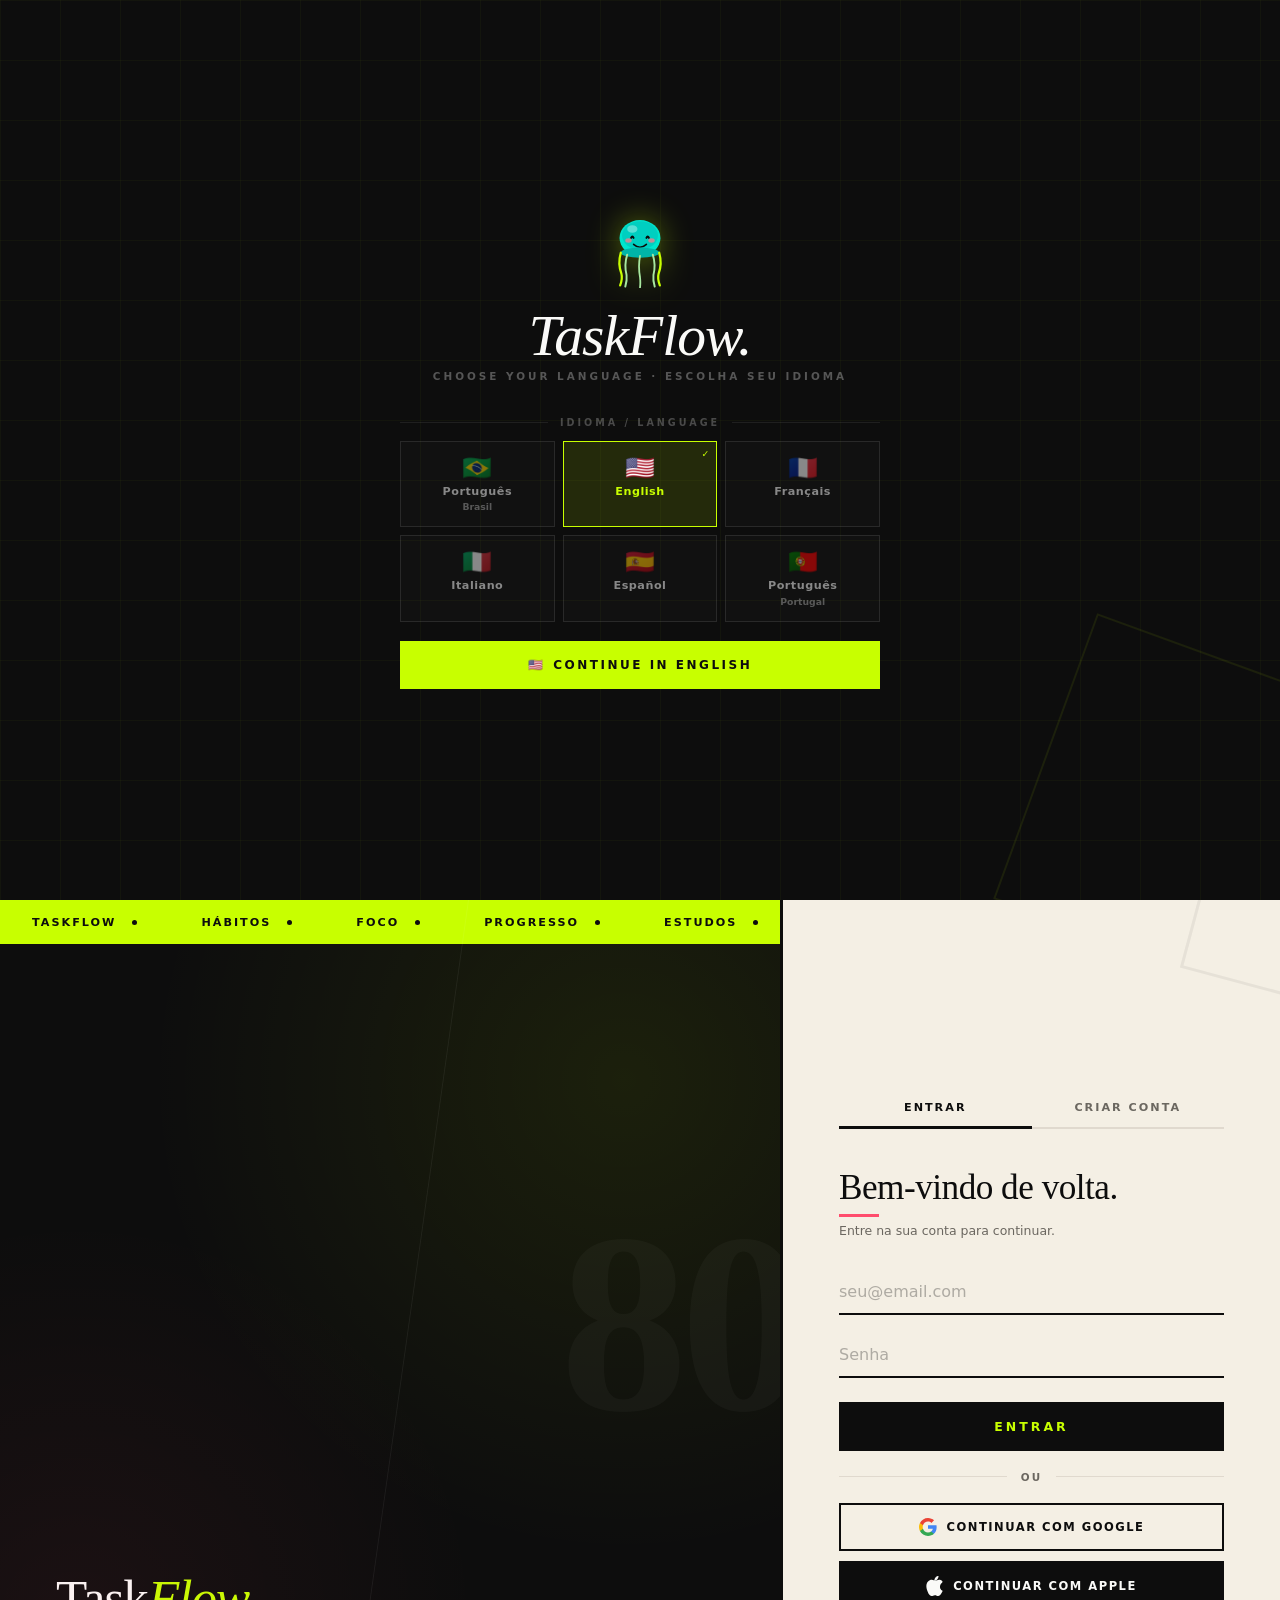
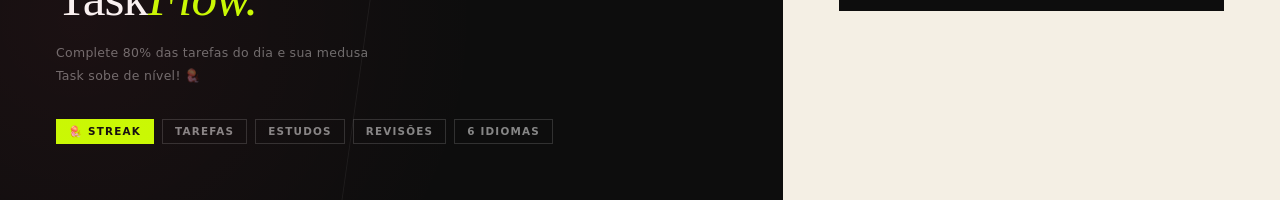
==== index.html.html @ 51c84fd9 "Add files via upload" ====
<!DOCTYPE html>
<html lang="pt-BR" id="html-root">
<head>
<meta charset="UTF-8">
<meta name="viewport" content="width=device-width,initial-scale=1.0,viewport-fit=cover,maximum-scale=1.0,user-scalable=no">
<meta name="theme-color" content="#0a0a0a" media="(prefers-color-scheme: dark)">
<meta name="theme-color" content="#0a0a0a">
<meta name="mobile-web-app-capable" content="yes">
<meta name="apple-mobile-web-app-capable" content="yes">
<meta name="apple-mobile-web-app-status-bar-style" content="black-translucent">
<meta name="apple-mobile-web-app-title" content="TaskFlow">
<meta name="application-name" content="TaskFlow">
<meta name="format-detection" content="telephone=no">
<meta http-equiv="X-Frame-Options" content="DENY">
<meta http-equiv="X-Content-Type-Options" content="nosniff">
<meta http-equiv="Referrer-Policy" content="no-referrer">
<meta http-equiv="Content-Security-Policy" content="default-src 'self' 'unsafe-inline' https://fonts.googleapis.com https://fonts.gstatic.com; script-src 'self' 'unsafe-inline'; object-src 'none'; base-uri 'self';">
<link href="https://fonts.googleapis.com/css2?family=Playfair+Display:ital,wght@0,700;0,900;1,700;1,900&family=Inter:wght@300;400;500;600;700;800;900&family=DM+Serif+Display:ital@0;1&display=swap" rel="stylesheet">
<style>
*{box-sizing:border-box;margin:0;padding:0}
:root{
  /* Paleta Zhoosh-inspired */
  --cream:#F4EFE4;--white:#FAFAF8;--black:#0D0D0D;
  --yellow:#C8FF00;--pink:#FF4D6D;--mint:#00E5CC;--lilac:#B8A9FF;--coral:#FF5F40;--orange:#FF8B00;
  --text:#0D0D0D;--muted:#6B6760;--faint:#E0D9CE;
  --font-head:'Playfair Display',Georgia,serif;
  --font-body:'Inter',system-ui,sans-serif;
  /* Extras Zhoosh */
  --lime:#C8FF00;--rouge:#FF4D6D;--sand:#F4EFE4;--ink:#0D0D0D;
}
body{font-family:var(--font-body);background:var(--cream);color:var(--text);min-height:100vh;overflow-x:hidden}
/* ===== AUTH — estética editorial maximalista (Zhoosh-inspired) ===== */
.auth-screen{display:flex;min-height:100vh;align-items:stretch;background:var(--sand)}
.auth-left{
  flex:1;background:var(--ink);
  display:flex;flex-direction:column;justify-content:flex-end;
  padding:3.5rem;position:relative;overflow:hidden;
}
/* Ticker animado no topo esquerdo */
.auth-left::before{
  content:'';position:absolute;inset:0;
  background:
    radial-gradient(circle at 80% 20%, rgba(200,255,0,0.08) 0%, transparent 50%),
    radial-gradient(circle at 10% 80%, rgba(255,77,109,0.06) 0%, transparent 40%);
  pointer-events:none;
}
/* Elemento decorativo — linha diagonal */
.auth-left::after{
  content:'';position:absolute;
  top:0;left:60%;right:0;bottom:0;
  border-left:1px solid rgba(255,255,255,0.06);
  transform:skewX(-8deg);transform-origin:top;
  pointer-events:none;
}
/* Ticker marquee no topo do auth-left */
.auth-ticker{
  position:absolute;top:0;left:0;right:0;
  height:44px;background:var(--lime);
  display:flex;align-items:center;
  overflow:hidden;border-bottom:none;
}
.auth-ticker-track{
  display:flex;align-items:center;gap:0;
  animation:tickerMove 18s linear infinite;
  white-space:nowrap;
}
@keyframes tickerMove{0%{transform:translateX(0)}100%{transform:translateX(-50%)}}
.auth-ticker-item{
  font-size:0.7rem;font-weight:900;color:var(--ink);
  text-transform:uppercase;letter-spacing:2px;
  padding:0 2rem;display:flex;align-items:center;gap:1rem;
}
.auth-ticker-dot{width:5px;height:5px;background:var(--ink);border-radius:50%;flex-shrink:0}
/* Número decorativo grande */
.auth-deco-num{
  position:absolute;right:-20px;top:50%;transform:translateY(-60%);
  font-family:var(--font-head);font-size:clamp(12rem,20vw,22rem);
  font-weight:900;color:rgba(255,255,255,0.03);
  line-height:1;pointer-events:none;letter-spacing:-8px;
  user-select:none;
}
.auth-brand{
  font-family:'DM Serif Display',var(--font-head);
  font-size:clamp(2.8rem,4vw,3.8rem);
  font-weight:400;
  color:var(--white);
  margin-bottom:1.2rem;
  line-height:1;
  letter-spacing:-1px;
}
.auth-brand em{color:var(--lime);font-style:italic}
.auth-tagline{
  font-size:0.78rem;
  color:rgba(255,255,255,0.4);
  line-height:1.8;
  max-width:340px;
  font-weight:500;
  letter-spacing:0.3px;
}
/* Tags de feature na auth left */
.auth-tags{display:flex;flex-wrap:wrap;gap:8px;margin-top:2rem}
.auth-tag{
  padding:5px 12px;
  border:1.5px solid rgba(255,255,255,0.15);
  border-radius:0;
  font-size:0.65rem;font-weight:700;
  color:rgba(255,255,255,0.5);
  text-transform:uppercase;letter-spacing:1.2px;
  transition:all 0.2s;
}
.auth-tag:hover{border-color:var(--lime);color:var(--lime)}
.auth-tag.highlight{background:var(--lime);color:var(--ink);border-color:var(--lime)}

/* ── Painel direito ── */
.auth-right{
  width:500px;
  display:flex;flex-direction:column;justify-content:center;
  padding:4rem 3.5rem;
  background:var(--sand);
  border-left:3px solid var(--ink);
  position:relative;overflow:hidden;
}
/* Detalhe geométrico no canto */
.auth-right::before{
  content:'';position:absolute;
  top:-40px;right:-40px;
  width:120px;height:120px;
  border:3px solid var(--ink);
  opacity:0.06;
  transform:rotate(15deg);
}
/* Tabs redesenhadas — estilo pill underline */
.auth-tabs{
  display:flex;margin-bottom:2.5rem;
  border:none;border-radius:0;overflow:visible;
  border-bottom:2px solid var(--faint);
  gap:0;
}
.auth-tab{
  flex:1;padding:12px 8px;border:none;
  background:transparent;
  font-size:0.7rem;font-weight:800;
  text-transform:uppercase;letter-spacing:2px;
  cursor:pointer;transition:all 0.2s;
  font-family:var(--font-body);
  color:var(--muted);
  border-bottom:3px solid transparent;
  margin-bottom:-2px;
  border-radius:0;
}
.auth-tab.active{
  color:var(--ink);
  border-bottom-color:var(--ink);
  background:transparent;
}
.auth-tab:hover:not(.active){color:var(--ink);border-bottom-color:var(--faint)}

/* Heading do form */
.auth-form h2{
  font-family:'DM Serif Display',var(--font-head);
  font-size:2.2rem;font-weight:400;
  margin-bottom:4px;line-height:1.1;
  letter-spacing:-0.5px;color:var(--ink);
}
.auth-form h2 em{font-style:italic;color:var(--rouge)}
.auth-form p{font-size:0.78rem;color:var(--muted);margin-bottom:1.8rem;line-height:1.6}

/* Inputs estilo editorial */
.auth-inp{
  width:100%;
  border:none;border-bottom:2px solid var(--ink);
  border-radius:0;
  padding:12px 0;
  font-size:0.92rem;font-family:var(--font-body);
  outline:none;
  background:transparent;
  color:var(--ink);
  transition:all 0.2s;
  margin-bottom:18px;
}
.auth-inp:focus{border-bottom-color:var(--rouge);background:transparent;box-shadow:none}
.auth-inp::placeholder{color:rgba(13,13,13,0.3);font-weight:400}

/* Botão principal — bold block */
.auth-btn{
  width:100%;padding:15px;
  border:2.5px solid var(--ink);border-radius:0;
  background:var(--ink);color:var(--lime);
  font-size:0.78rem;font-weight:900;
  text-transform:uppercase;letter-spacing:3px;
  cursor:pointer;transition:all 0.2s;
  font-family:var(--font-body);margin-top:6px;
  position:relative;overflow:hidden;
}
.auth-btn::before{
  content:'';position:absolute;
  inset:0;background:var(--lime);
  transform:translateX(-101%);transition:transform 0.3s cubic-bezier(0.77,0,0.18,1);
}
.auth-btn:hover::before{transform:translateX(0)}
.auth-btn:hover{color:var(--ink)}
.auth-btn span{position:relative;z-index:1}

/* Erros */
.auth-err{
  background:rgba(255,77,109,0.08);
  border-left:3px solid var(--rouge);
  border-radius:0;padding:10px 14px;
  font-size:0.78rem;color:var(--rouge);
  margin-bottom:14px;display:none;font-weight:600;
}
.auth-err.show{display:block}
.auth-lockout{
  background:rgba(255,139,0,0.08);
  border-left:3px solid var(--orange);
  border-radius:0;padding:10px 14px;
  font-size:0.78rem;color:var(--orange);
  margin-bottom:14px;display:none;font-weight:600;
}
.auth-lockout.show{display:block}

@media(max-width:900px){.auth-left{display:none}.auth-right{width:100%;border-left:none;padding:2.5rem 1.8rem}}
.app-screen{display:none;flex-direction:column;min-height:100vh}
.app-screen.visible{display:flex}
.nav{display:flex;background:var(--ink);border-bottom:3px solid var(--lime);padding:0 0.75rem;position:sticky;top:0;z-index:100;overflow-x:auto;align-items:center;height:52px;-webkit-overflow-scrolling:touch;scroll-snap-type:x proximity}
.nav::-webkit-scrollbar{display:none}
.nav-brand-wrap{display:flex;align-items:center;gap:8px;margin-right:6px;flex-shrink:0}
.nav-brand{font-family:'DM Serif Display',var(--font-head);font-size:1.1rem;font-weight:400;font-style:italic;color:var(--white);letter-spacing:-0.5px}
.task-mascot-nav{position:relative;display:flex;align-items:center;gap:4px;cursor:pointer;flex-shrink:0}
.task-svg-nav{width:36px;height:43px;transition:transform 0.2s;filter:drop-shadow(0 0 0px rgba(61,255,192,0))}
.task-svg-nav:hover{transform:translateY(-2px)}
.streak-nav-num{font-family:var(--font-head);font-size:1rem;font-weight:900;color:var(--lime);min-width:18px;text-align:center}
.streak-nav-days{font-size:0.52rem;color:rgba(255,255,255,0.4);font-weight:700;text-transform:uppercase;letter-spacing:0.4px;align-self:flex-end;padding-bottom:5px}
.streak-active .task-svg-nav{filter:drop-shadow(0 0 7px rgba(200,255,0,0.7))}
.nav-tabs{display:flex;flex:1;scroll-snap-align:start}
.nav-tab{padding:0 0.7rem;border:none;background:transparent;color:rgba(255,255,255,0.4);cursor:pointer;font-size:0.68rem;font-weight:800;text-transform:uppercase;letter-spacing:0.7px;height:52px;transition:all 0.2s;white-space:nowrap;font-family:var(--font-body);border-bottom:3px solid transparent;margin-bottom:-3px}
.nav-tab:hover{color:rgba(255,255,255,0.8)}
.nav-tab.active{color:var(--lime);border-bottom-color:var(--lime)}
.nav-right{display:flex;align-items:center;gap:6px;margin-left:4px;flex-shrink:0;border-left:1px solid rgba(255,255,255,0.1);padding-left:8px}
.nav-avatar{width:28px;height:28px;border-radius:50%;background:var(--yellow);display:flex;align-items:center;justify-content:center;font-size:0.7rem;font-weight:900;color:var(--black);border:2px solid var(--yellow)}
.nav-logout{font-size:0.6rem;color:rgba(255,255,255,0.35);font-weight:700;text-transform:uppercase;border:none;background:none;cursor:pointer;font-family:var(--font-body)}
.nav-logout:hover{color:var(--pink)}
.medusa-stage{position:fixed;inset:0;z-index:500;pointer-events:none;display:none}
.medusa-stage.active{display:block}
.water-blur{position:absolute;inset:0;backdrop-filter:blur(12px) saturate(1.4);background:radial-gradient(ellipse at center,rgba(10,42,26,0.6) 0%,rgba(0,0,50,0.4) 100%);animation:waterPulse 0.4s ease infinite alternate}
@keyframes waterPulse{from{backdrop-filter:blur(10px) saturate(1.2)}to{backdrop-filter:blur(16px) saturate(1.8)}}
.medusa-swimmer{position:absolute;bottom:-20px;left:-140px;animation:swimIn 1.6s cubic-bezier(0.34,1.2,0.64,1) forwards}
@keyframes swimIn{0%{left:-140px;bottom:-20px;transform:rotate(-10deg)}60%{left:calc(50% - 70px);bottom:calc(50% - 90px);transform:rotate(5deg)}80%{left:calc(50% - 70px);bottom:calc(50% - 80px);transform:rotate(-3deg)}100%{left:calc(50% - 70px);bottom:calc(50% - 85px);transform:rotate(0deg)}}
.medusa-swimmer svg{width:140px;height:168px;filter:drop-shadow(0 0 20px rgba(61,255,192,0.8))}
.old-number{position:absolute;top:50%;left:calc(50% + 20px);font-family:var(--font-head);font-size:5rem;font-weight:900;color:var(--yellow);text-shadow:0 0 20px rgba(245,230,66,0.8);transform:translate(0,-50%);animation:throwNum 0.7s ease-in forwards;animation-delay:1.5s;opacity:0}
@keyframes throwNum{0%{opacity:1;transform:translate(0,-50%) scale(1) rotate(0deg)}100%{opacity:0;transform:translate(300px,-200px) scale(0.2) rotate(720deg)}}
.new-number{position:absolute;top:-80px;left:calc(50% - 50px);font-family:var(--font-head);font-size:5rem;font-weight:900;color:var(--mint);text-shadow:0 0 30px rgba(61,255,192,0.9);animation:dropNum 0.8s cubic-bezier(0.34,1.56,0.64,1) forwards;animation-delay:2.3s;opacity:0}
@keyframes dropNum{0%{top:-80px;opacity:0;transform:scale(0.5)}60%{top:calc(50% - 60px);opacity:1;transform:scale(1.2)}80%{top:calc(50% - 50px);transform:scale(0.95)}100%{top:calc(50% - 55px);opacity:1;transform:scale(1)}}
.tentacle-anim{animation:tentacleWave 0.8s ease-in-out infinite alternate}
@keyframes tentacleWave{from{transform:scaleY(1) translateX(0)}to{transform:scaleY(1.08) translateX(3px)}}
.confetti-wrap{position:fixed;inset:0;pointer-events:none;z-index:600;display:none}
.confetti-wrap.show{display:block}
.cp{position:absolute;animation:cf linear forwards}
@keyframes cf{0%{transform:translateY(-20px) rotate(0deg);opacity:1}100%{transform:translateY(110vh) rotate(720deg);opacity:0}}
.streak-msg{position:absolute;bottom:calc(50% - 140px);left:50%;transform:translateX(-50%);font-family:var(--font-head);font-size:1.6rem;font-weight:900;color:var(--white);text-shadow:0 0 20px rgba(61,255,192,0.9);white-space:nowrap;animation:msgFade 0.5s ease forwards;animation-delay:2.8s;opacity:0;text-align:center}
@keyframes msgFade{0%{opacity:0;transform:translateX(-50%) translateY(10px)}100%{opacity:1;transform:translateX(-50%) translateY(0)}}
.page{display:none;padding:1rem 1rem 5rem;animation:pgIn 0.22s ease}
.page.active{display:block}
@keyframes pgIn{from{opacity:0;transform:translateY(6px)}to{opacity:1;transform:translateY(0)}}
.hero{background:var(--ink);padding:2rem 1.5rem 1.8rem;position:relative;overflow:hidden;margin-bottom:1rem;border-radius:0}
.hero::before{content:'';position:absolute;top:-30px;right:-30px;width:120px;height:120px;border-radius:50%;background:rgba(245,230,66,0.05)}
.hero-eye{font-size:0.62rem;font-weight:800;text-transform:uppercase;letter-spacing:2.5px;color:var(--lime);margin-bottom:7px}
.hero-title{font-family:'DM Serif Display',var(--font-head);font-size:clamp(1.7rem,5vw,2.5rem);font-weight:400;font-style:italic;color:var(--white);line-height:1;letter-spacing:-1px}
.hero-title span{color:var(--lime);font-style:normal}
.hero-sub{font-size:0.76rem;color:rgba(255,255,255,0.38);margin-top:5px}
.stats{display:flex;gap:0;margin-top:1.3rem;border-top:1px solid rgba(255,255,255,0.1);padding-top:1.1rem}
.stat{flex:1;text-align:center;border-right:1px solid rgba(255,255,255,0.1)}
.stat:last-child{border-right:none}
.stat-n{font-family:var(--font-head);font-size:1.5rem;font-weight:900;line-height:1}
.stat-l{font-size:0.58rem;text-transform:uppercase;letter-spacing:1.2px;color:rgba(255,255,255,0.38);margin-top:2px}
.s-y .stat-n{color:var(--yellow)}.s-p .stat-n{color:var(--pink)}.s-m .stat-n{color:var(--mint)}
.streak-card{background:linear-gradient(135deg,#0d0d0d,#1a1a0a);border:2px solid var(--lime);border-radius:14px;padding:1rem 1.2rem;margin-bottom:1rem;display:flex;align-items:center;gap:14px;position:relative;overflow:hidden}
.streak-card::before{content:'';position:absolute;top:-20px;right:-20px;width:100px;height:100px;border-radius:50%;background:rgba(61,255,192,0.06)}
.sc-medusa{width:52px;height:62px;flex-shrink:0}
.sc-info{flex:1}
.sc-title{font-size:0.62rem;font-weight:800;text-transform:uppercase;letter-spacing:1.5px;color:var(--lime);margin-bottom:3px}
.sc-num{font-family:var(--font-head);font-size:1.9rem;font-weight:900;color:var(--white);line-height:1}
.sc-sub{font-size:0.7rem;color:rgba(255,255,255,0.45);margin-top:2px}
.sc-right{display:flex;flex-direction:column;align-items:flex-end;gap:4px}
.sc-pct{font-family:var(--font-head);font-size:1.4rem;font-weight:900;color:var(--lime)}
.sc-bar{width:80px;height:6px;background:rgba(255,255,255,0.1);border-radius:0;overflow:hidden;border:1.5px solid rgba(200,255,0,0.3)}
.sc-bar-fill{height:100%;border-radius:0;background:linear-gradient(90deg,var(--lime),var(--white));transition:width 0.6s cubic-bezier(0.34,1.56,0.64,1)}
.sc-bar-lbl{font-size:0.58rem;color:rgba(255,255,255,0.35);font-weight:600}
.add-panel{background:var(--white);border:2px solid var(--ink);border-radius:0;padding:1rem;margin-bottom:1rem;position:relative}
.add-panel::before{content:'';position:absolute;top:0;left:0;right:0;height:4px;background:var(--lime);border-radius:0}
.panel-title{font-size:0.63rem;font-weight:800;text-transform:uppercase;letter-spacing:2px;color:var(--muted);margin-bottom:9px}
.inp{width:100%;background:var(--cream);border:1.5px solid var(--ink);border-radius:0;padding:9px 12px;font-size:0.86rem;color:var(--text);outline:none;transition:all 0.2s;font-family:var(--font-body);font-weight:500}
.inp:focus{border-color:var(--lime);background:var(--white);box-shadow:3px 3px 0 var(--lime)}
.inp::placeholder{color:#aaa;font-weight:400}
select.inp option{background:var(--white)}
.row2{display:flex;gap:7px;margin-top:7px}.row2 .inp{flex:1}
.kbtn{width:100%;margin-top:7px;padding:10px;border-radius:0;border:2px solid var(--ink);background:var(--ink);color:var(--lime);font-size:0.79rem;font-weight:800;cursor:pointer;transition:all 0.2s;font-family:var(--font-body);text-transform:uppercase;letter-spacing:1.2px}
.kbtn:hover{background:var(--lime);color:var(--ink);box-shadow:3px 3px 0 var(--ink)}
.kbtn.sec{background:var(--white);color:var(--ink)}.kbtn.sec:hover{background:var(--lime);color:var(--ink)}
.kbtn.sm{padding:6px 12px;width:auto;font-size:0.71rem;margin-top:0}
.kbtn.mint{background:var(--mint);color:var(--black)}
.kbtn.pink{background:var(--pink);color:var(--white)}
.filters{display:flex;gap:5px;margin-bottom:1rem;overflow-x:auto;padding-bottom:2px}
.filters::-webkit-scrollbar{display:none}
.fpill{padding:6px 12px;border-radius:0;border:2px solid var(--ink);background:var(--white);font-size:0.68rem;cursor:pointer;white-space:nowrap;transition:all 0.18s;color:var(--text);font-weight:700;text-transform:uppercase;letter-spacing:0.7px;font-family:var(--font-body)}
.fpill:hover{box-shadow:2px 2px 0 var(--black)}
.fpill.active{background:var(--ink);color:var(--lime)}
.tcard{background:var(--white);border:2px solid var(--ink);border-radius:0;margin-bottom:8px;padding:0.9rem 0.9rem 0.9rem 1.1rem;transition:all 0.2s;position:relative;overflow:hidden}
.tcard:hover{transform:translateY(-2px);box-shadow:5px 5px 0 var(--ink)}
.tcard.done{opacity:0.35;background:var(--cream)}
.tstrip{position:absolute;left:0;top:0;bottom:0;width:4px}
.ts-a{background:var(--rouge)}.ts-m{background:var(--yellow)}.ts-b{background:var(--lime)}
.ttop{display:flex;align-items:flex-start;gap:7px}
.ttitle{font-size:0.88rem;font-weight:700;flex:1;line-height:1.3}
.ttitle.struck{text-decoration:line-through;color:var(--muted)}
.rpill{font-size:0.6rem;background:var(--lilac);color:var(--black);padding:2px 7px;border-radius:20px;font-weight:700;white-space:nowrap;border:1.5px solid var(--black)}
.tmeta{display:flex;gap:5px;flex-wrap:wrap;margin-top:6px;align-items:center}
.badge{font-size:0.62rem;padding:2px 7px;border-radius:20px;font-weight:700;border:1.5px solid var(--black)}
.b-a{background:var(--rouge);color:var(--white)}.b-m{background:var(--ink);color:var(--lime)}.b-b{background:var(--lime);color:var(--ink)}
.b-s{background:var(--cream);color:var(--muted);border-color:var(--faint)}
.apill{font-size:0.6rem;background:var(--coral);color:var(--white);padding:2px 7px;border-radius:20px;font-weight:700;border:1.5px solid var(--black)}
.tacts{display:flex;gap:4px;margin-top:8px;padding-top:8px;border-top:2px solid var(--black)}
.tact{flex:1;padding:5px 3px;border-radius:6px;border:1.5px solid var(--black);background:var(--cream);font-size:0.66rem;cursor:pointer;font-weight:700;transition:all 0.15s;color:var(--muted);font-family:var(--font-body);text-transform:uppercase;letter-spacing:0.4px}
.tact.f1:hover,.tact.f1.on{background:var(--lime);color:var(--ink);border-color:var(--ink)}
.tact.f2:hover,.tact.f2.on{background:var(--yellow);color:var(--black);border-color:var(--black)}
.tact.f3:hover,.tact.f3.on{background:var(--pink);color:var(--black);border-color:var(--black)}
.tact.del:hover{background:var(--pink);color:var(--black);border-color:var(--black)}
.micro-toast{position:fixed;bottom:80px;left:50%;transform:translateX(-50%);background:var(--ink);color:var(--lime);border:2px solid var(--lime);border-radius:20px;padding:10px 20px;font-size:0.8rem;font-weight:700;z-index:400;animation:toastIn 0.3s ease,toastOut 0.3s ease 2.2s forwards;white-space:nowrap;font-family:var(--font-head);letter-spacing:0.3px}
@keyframes toastIn{from{opacity:0;transform:translateX(-50%) translateY(10px)}to{opacity:1;transform:translateX(-50%) translateY(0)}}
@keyframes toastOut{from{opacity:1}to{opacity:0}}
.dg{display:grid;grid-template-columns:repeat(7,1fr);gap:5px;margin:8px 0}
.dg-btn{padding:7px 2px;border-radius:7px;border:2px solid var(--black);background:var(--cream);color:var(--text);font-size:0.67rem;cursor:pointer;font-weight:700;transition:all 0.18s;font-family:var(--font-body);text-align:center;text-transform:uppercase}
.dg-btn.on{background:var(--black);color:var(--yellow)}
.overlay{display:none;position:fixed;inset:0;background:rgba(0,0,0,0.75);z-index:300;align-items:center;justify-content:center;padding:1rem;backdrop-filter:blur(4px)}
.overlay.open{display:flex;animation:fadeIn 0.18s}
@keyframes fadeIn{from{opacity:0}to{opacity:1}}
.modal{background:var(--white);border:3px solid var(--ink);border-radius:0;padding:1.4rem;width:100%;max-width:400px;animation:mUp 0.22s;max-height:90vh;overflow-y:auto;box-shadow:6px 6px 0 var(--ink)}
@keyframes mUp{from{opacity:0;transform:translateY(18px)}to{opacity:1;transform:translateY(0)}}
.modal h3{font-family:var(--font-head);font-size:1.25rem;font-weight:900;margin-bottom:4px}
.modal p{font-size:0.78rem;color:var(--muted);margin-bottom:1rem}
.modal-btns{display:flex;gap:7px;margin-top:11px}
.modal-btns .kbtn{margin-top:0}
.modal-btns .kbtn.cancel{background:var(--cream);color:var(--muted);border-color:var(--faint)}
.mini-cal{background:var(--black);border-radius:10px;overflow:hidden;margin-bottom:11px}
.mc-hdr{display:flex;align-items:center;justify-content:space-between;padding:8px 12px;border-bottom:1px solid rgba(255,255,255,0.08)}
.mc-hdr span{font-size:0.78rem;font-weight:700;color:var(--yellow);text-transform:uppercase;letter-spacing:0.8px}
.mc-nav{display:flex;gap:3px}
.mc-nav button{width:26px;height:26px;border-radius:6px;border:1.5px solid rgba(255,255,255,0.15);background:transparent;color:var(--white);cursor:pointer;font-size:0.85rem;font-family:var(--font-body);transition:all 0.15s}
.mc-nav button:hover{border-color:var(--yellow);color:var(--yellow)}
.mc-dh{display:grid;grid-template-columns:repeat(7,1fr);padding:5px 7px 2px}
.mc-dh span{text-align:center;font-size:0.56rem;color:rgba(255,255,255,0.3);font-weight:700;text-transform:uppercase}
.mc-grid{display:grid;grid-template-columns:repeat(7,1fr);padding:0 7px 8px;gap:2px}
.mc-cell{height:28px;border-radius:6px;display:flex;align-items:center;justify-content:center;font-size:0.7rem;cursor:pointer;transition:all 0.15s;color:rgba(255,255,255,0.45);font-weight:600}
.mc-cell:hover{background:rgba(245,230,66,0.15);color:var(--yellow)}
.mc-cell.mc-oth{opacity:0.15;pointer-events:none}
.mc-cell.mc-tod{color:var(--lime);font-weight:800}
.mc-cell.mc-sel{background:var(--lime);color:var(--ink);font-weight:800;border-radius:0}
.sel-chips{display:flex;flex-wrap:wrap;gap:4px;min-height:20px;margin-bottom:9px}
.schap{display:flex;align-items:center;gap:4px;background:var(--lime);border:1.5px solid var(--ink);border-radius:0;padding:2px 7px;font-size:0.65rem;color:var(--ink);font-weight:700}
.schap button{background:none;border:none;cursor:pointer;font-size:0.7rem;font-weight:800}
.cal-hdr{display:flex;align-items:center;justify-content:space-between;margin-bottom:1rem}
.cal-hdr h2{font-family:var(--font-head);font-size:1.2rem;font-weight:900}
.cnav{display:flex;gap:5px}
.cnav button{width:32px;height:32px;border-radius:0;border:2px solid var(--ink);background:var(--white);cursor:pointer;font-size:0.9rem;transition:all 0.18s;font-family:var(--font-body);font-weight:700}
.cnav button:hover{background:var(--lime)}
.cal-wrap{background:var(--white);border:2px solid var(--black);border-radius:12px;overflow:hidden;margin-bottom:1rem}
.cal-dh{display:grid;grid-template-columns:repeat(7,1fr);background:var(--black)}
.cal-dh span{text-align:center;padding:6px 1px;font-size:0.58rem;font-weight:800;color:rgba(255,255,255,0.55);text-transform:uppercase;letter-spacing:0.4px}
.cal-grid{display:grid;grid-template-columns:repeat(7,1fr)}
.cal-cell{min-height:54px;border-right:1.5px solid var(--faint);border-bottom:1.5px solid var(--faint);padding:3px;cursor:pointer;transition:background 0.15s}
.cal-cell:nth-child(7n){border-right:none}
.cal-cell:hover{background:rgba(245,230,66,0.07)}
.cal-cell.c-oth{opacity:0.3}
.cal-cell.c-today{background:rgba(245,230,66,0.1)}
.cal-cell.c-today .day-n{background:var(--ink);color:var(--lime);border-radius:0}
.day-n{font-size:0.67rem;font-weight:700;color:var(--muted);width:19px;height:19px;display:flex;align-items:center;justify-content:center;margin-bottom:2px}
.cdots{display:flex;flex-direction:column;gap:1px}
.cdot{font-size:0.54rem;padding:1px 3px;border-radius:3px;white-space:nowrap;overflow:hidden;text-overflow:ellipsis;max-width:100%;font-weight:600}
.d-r{background:var(--pink);color:var(--black)}.d-y{background:var(--yellow);color:var(--black)}.d-g{background:var(--mint);color:var(--black)}.d-p{background:var(--lilac);color:var(--black)}.d-c{background:#a5f3fc;color:var(--black)}
.tbl-wrap{overflow-x:auto;border:2px solid var(--black);border-radius:12px;background:var(--white);margin-bottom:9px}
.xtable{width:100%;border-collapse:collapse;min-width:560px}
.xtable th{background:var(--black);border:1px solid rgba(255,255,255,0.08);padding:5px 6px;font-size:0.62rem;font-weight:800;color:rgba(255,255,255,0.55);text-align:center;white-space:nowrap;text-transform:uppercase}
.xtable th.rh{text-align:left;min-width:120px;color:var(--yellow)}
.xtable td{border:1px solid var(--faint);padding:4px 4px;font-size:0.66rem;text-align:center;vertical-align:middle}
.xtable td.tnc{text-align:left;font-weight:700;color:var(--text);font-size:0.69rem;background:var(--cream);white-space:nowrap;padding-left:8px}
.cd{background:rgba(61,255,192,0.2);color:#00875a}.cf{background:rgba(245,230,66,0.3);color:#7a6800}.cn{background:rgba(255,107,157,0.15);color:#c00060}.cr{background:rgba(196,181,253,0.25);color:#5b21b6}.ce{color:var(--faint)}
.mat-card{background:var(--white);border:2px solid var(--ink);border-radius:0;margin-bottom:9px;overflow:hidden;transition:all 0.2s}
.mat-card:hover{box-shadow:5px 5px 0 var(--ink)}
.mat-hd{display:flex;align-items:center;gap:8px;padding:0.8rem 0.95rem;cursor:pointer;user-select:none}
.mat-dot{width:9px;height:9px;border-radius:50%;flex-shrink:0;border:2px solid var(--black)}
.mat-name{font-size:0.88rem;font-weight:800;flex:1;text-transform:uppercase;letter-spacing:0.3px}
.mat-badge{padding:2px 8px;border-radius:20px;font-weight:800;border:1.5px solid var(--black);font-size:0.6rem}
.mb-g{background:var(--lime);color:var(--ink)}.mb-y{background:var(--ink);color:var(--lime)}.mb-r{background:var(--rouge);color:var(--white)}
.mat-body{display:none;border-top:2px solid var(--black);padding:0.85rem;background:var(--cream)}
.mat-body.open{display:block}
.tema-card{background:var(--white);border:1.5px solid var(--black);border-radius:9px;margin-bottom:7px;overflow:hidden}
.tema-hd{display:flex;align-items:center;gap:6px;padding:0.55rem 0.8rem;cursor:pointer}
.tema-name{font-size:0.79rem;font-weight:700;flex:1;text-transform:uppercase;letter-spacing:0.2px}
.tema-body{display:none;border-top:1.5px solid var(--black)}
.tema-body.open{display:block}
.aula-row{display:flex;align-items:center;gap:8px;padding:0.52rem 0.8rem;border-bottom:1px solid var(--faint);transition:background 0.15s}
.aula-row:last-child{border-bottom:none}
.aula-row:hover{background:rgba(245,230,66,0.05)}
.aula-info{flex:1;display:flex;flex-direction:column;gap:2px;min-width:0}
.aula-title{font-size:0.77rem;font-weight:600}
.aula-acts{display:flex;gap:6px;align-items:center;flex-shrink:0}
.dot-s{width:13px;height:13px;border-radius:50%;border:2px solid var(--black);cursor:pointer;transition:all 0.2s;flex-shrink:0;background:var(--cream)}
.dot-s.g{background:var(--lime);box-shadow:0 0 0 2px var(--ink)}
.dot-s.atras{background:var(--rouge);box-shadow:0 0 0 2px var(--ink)}
.dot-lbl{font-size:0.55rem;color:var(--muted);white-space:nowrap;font-weight:700;text-transform:uppercase;letter-spacing:0.3px}
.rchips{display:flex;gap:2px;flex-wrap:wrap;margin-top:2px}
.rchip{display:flex;align-items:center;gap:2px;background:var(--cream);border-radius:4px;padding:2px 5px;border:1px solid var(--black)}
.rcd{width:6px;height:6px;border-radius:50%;flex-shrink:0;cursor:pointer;border:1px solid var(--black)}
.rcd.g{background:var(--mint)}.rcd.r{background:var(--pink)}.rcd.e{background:var(--cream)}
.rcd-date{font-size:0.58rem;color:var(--text);font-weight:600}
.rcd-adiar{font-size:0.55rem;color:var(--coral);cursor:pointer;margin-left:2px;font-weight:700}
.anki-dot{width:13px;height:13px;border-radius:3px;border:2px solid var(--black);cursor:pointer;transition:all 0.2s;flex-shrink:0;display:flex;align-items:center;justify-content:center;font-size:0.57rem;font-weight:900;background:var(--cream);color:var(--muted)}
.anki-dot.on{background:var(--lime);color:var(--ink)}
.ibtn{background:none;border:none;cursor:pointer;padding:3px 5px;border-radius:4px;font-size:0.78rem;transition:all 0.15s;color:var(--muted)}
.ibtn:hover{background:var(--yellow);color:var(--black)}
.ibtn.dng:hover{background:var(--pink);color:var(--black)}
.cp-row{display:flex;gap:6px;flex-wrap:wrap;margin:7px 0}
.cp-o{width:20px;height:20px;border-radius:50%;cursor:pointer;border:2px solid transparent;transition:all 0.2s}
.cp-o.sel{border-color:var(--ink);transform:scale(1.2);box-shadow:2px 2px 0 var(--ink)}
.sec-label{font-size:0.62rem;font-weight:800;text-transform:uppercase;letter-spacing:1.8px;color:var(--muted);margin-bottom:7px;display:flex;align-items:center;gap:6px}
.sec-label::after{content:'';flex:1;height:1.5px;background:var(--faint)}
.empty-state{text-align:center;padding:2rem 1rem;color:var(--muted)}
.es-ico{font-size:2.2rem;margin-bottom:7px;opacity:0.4}
.es-txt{font-size:0.8rem;font-weight:600;text-transform:uppercase;letter-spacing:0.4px}
.quest-box{background:var(--cream);border:1.5px solid var(--black);border-radius:9px;padding:0.7rem 0.85rem;margin-top:4px}
.quest-box-title{font-size:0.6rem;font-weight:800;text-transform:uppercase;letter-spacing:1px;color:var(--muted);margin-bottom:7px}
.quest-row{display:flex;gap:7px;align-items:center;margin-bottom:5px}
.quest-lbl{font-size:0.68rem;font-weight:600;color:var(--text);width:90px;flex-shrink:0}
.quest-inp{width:60px;background:var(--white);border:1.5px solid var(--black);border-radius:6px;padding:4px 8px;font-size:0.78rem;font-family:var(--font-body);font-weight:700;outline:none;text-align:center}
.quest-inp:focus{border-color:var(--yellow)}
.quest-stats{display:flex;gap:8px;margin-top:8px;flex-wrap:wrap}
.qstat{flex:1;min-width:60px;text-align:center;background:var(--white);border:1.5px solid var(--black);border-radius:8px;padding:5px 4px}
.qstat-n{font-family:var(--font-head);font-size:1.1rem;font-weight:900}
.qstat-l{font-size:0.56rem;font-weight:700;text-transform:uppercase;letter-spacing:0.5px;color:var(--muted);margin-top:1px}
/* [SEGURANÇA] Indicador visual de sessão com expiração próxima */
.session-warn{background:#fff3cd;border-bottom:2px solid #ffc107;padding:6px 1rem;font-size:0.72rem;color:#856404;font-weight:700;display:none;text-align:center}
.session-warn.show{display:block}

/* ===== LANG PICKER — estética Zhoosh ===== */
#lang-screen{display:none;min-height:100vh;flex-direction:column;align-items:center;justify-content:center;padding:2rem;background:var(--ink);position:relative;overflow:hidden}
/* Grade de fundo sutil */
#lang-screen::before{content:'';position:absolute;inset:0;background-image:linear-gradient(rgba(200,255,0,0.03) 1px,transparent 1px),linear-gradient(90deg,rgba(200,255,0,0.03) 1px,transparent 1px);background-size:60px 60px;pointer-events:none}
/* Detalhe decorativo canto */
#lang-screen::after{content:'';position:absolute;bottom:-60px;right:-60px;width:300px;height:300px;border:2px solid rgba(200,255,0,0.08);transform:rotate(20deg);pointer-events:none}
#lang-screen.visible{display:flex}
.ls-inner{position:relative;z-index:1;display:flex;flex-direction:column;align-items:center;width:100%;max-width:480px;animation:lsFadeUp 0.6s ease both}
@keyframes lsFadeUp{from{opacity:0;transform:translateY(20px)}to{opacity:1;transform:translateY(0)}}
.ls-mascot{width:64px;height:77px;margin-bottom:1.2rem;filter:drop-shadow(0 0 16px rgba(200,255,0,0.4));animation:lsFloat 3s ease-in-out infinite}
@keyframes lsFloat{0%,100%{transform:translateY(0)}50%{transform:translateY(-7px)}}
.ls-brand{font-family:'DM Serif Display',var(--font-head);font-size:clamp(2.6rem,9vw,3.6rem);font-weight:400;font-style:italic;color:var(--white);letter-spacing:-1px;line-height:1;margin-bottom:0.3rem}
.ls-brand span{color:var(--lime);font-style:normal}
.ls-tagline{font-size:0.65rem;color:rgba(255,255,255,0.3);font-weight:700;letter-spacing:3px;text-transform:uppercase;margin-bottom:2.2rem;text-align:center}
.ls-prompt{font-size:0.6rem;font-weight:900;text-transform:uppercase;letter-spacing:3px;color:rgba(255,255,255,0.25);margin-bottom:0.8rem;display:flex;align-items:center;gap:12px;width:100%}
.ls-prompt::before,.ls-prompt::after{content:'';flex:1;height:1px;background:rgba(255,255,255,0.08)}
.ls-prompt::after{transform:none}
.lang-grid{display:grid;grid-template-columns:repeat(3,1fr);gap:8px;width:100%;margin-bottom:1.2rem}
@media(max-width:400px){.lang-grid{grid-template-columns:repeat(2,1fr)}}
.lang-btn{display:flex;flex-direction:column;align-items:center;gap:5px;padding:14px 8px;border:1.5px solid rgba(255,255,255,0.1);border-radius:0;background:rgba(255,255,255,0.02);color:rgba(255,255,255,0.5);cursor:pointer;transition:all 0.2s;font-family:var(--font-body);position:relative;overflow:hidden}
.lang-btn::before{content:'';position:absolute;inset:0;background:var(--lime);opacity:0;transition:opacity 0.2s}
.lang-btn:hover{border-color:var(--lime);color:var(--ink);transform:translateY(-2px)}
.lang-btn:hover::before{opacity:1}
.lang-btn:hover .lang-flag,.lang-btn:hover .lang-name,.lang-btn:hover .lang-region{position:relative;z-index:1}
.lang-btn:focus-visible{outline:2px solid var(--lime);outline-offset:2px}
.lang-btn.active{border-color:var(--lime);background:rgba(200,255,0,0.12);color:var(--lime)}
.lang-btn.active .lang-check{opacity:1;transform:scale(1)}
.lang-check{position:absolute;top:6px;right:7px;font-size:0.58rem;opacity:0;transform:scale(0.5);transition:all 0.2s;color:var(--lime);font-weight:900}
.lang-btn.active .lang-check{color:var(--lime)}
.lang-btn:hover .lang-check{color:var(--ink)}
.lang-flag{font-size:1.5rem;line-height:1;position:relative;z-index:1}
.lang-name{font-size:0.7rem;font-weight:800;letter-spacing:0.5px;text-align:center;line-height:1.2;position:relative;z-index:1}
.lang-region{font-size:0.58rem;font-weight:600;opacity:0.6;text-align:center;margin-top:-2px;position:relative;z-index:1}
.ls-confirm{width:100%;padding:15px;border:2.5px solid var(--lime);border-radius:0;background:var(--lime);color:var(--ink);font-size:0.75rem;font-weight:900;text-transform:uppercase;letter-spacing:2.5px;cursor:pointer;font-family:var(--font-body);transition:all 0.22s;position:relative;overflow:hidden}
.ls-confirm::before{content:'';position:absolute;inset:0;background:var(--ink);transform:translateX(-101%);transition:transform 0.3s cubic-bezier(0.77,0,0.18,1)}
.ls-confirm:not(:disabled):hover{color:var(--lime)}
.ls-confirm:not(:disabled):hover::before{transform:translateX(0)}
.ls-confirm:disabled{opacity:0.25;cursor:not-allowed;background:rgba(255,255,255,0.08);border-color:rgba(255,255,255,0.08);color:rgba(255,255,255,0.2)}
.ls-confirm-inner{display:flex;align-items:center;justify-content:center;gap:8px;position:relative;z-index:1}
/* ===== NAV LANG BTN ===== */
.nav-lang-btn{display:flex;align-items:center;gap:5px;border:1.5px solid rgba(255,255,255,0.12);border-radius:20px;padding:4px 10px;background:transparent;color:rgba(255,255,255,0.55);font-size:0.68rem;font-weight:700;cursor:pointer;font-family:var(--font-body);transition:all 0.2s;white-space:nowrap}
.nav-lang-btn:hover{border-color:var(--yellow);color:var(--yellow);background:rgba(245,230,66,0.06)}
.nav-lang-flag{font-size:0.95rem;line-height:1}
/* ===== LANG MODAL ===== */
.lang-modal-overlay{display:none;position:fixed;inset:0;z-index:999;background:rgba(0,0,0,0.88);align-items:center;justify-content:center;padding:1rem;backdrop-filter:blur(8px)}
.lang-modal-overlay.open{display:flex;animation:fadeIn 0.18s ease}
.lang-modal{background:#111;border:2px solid rgba(245,230,66,0.3);border-radius:16px;padding:1.5rem;width:100%;max-width:440px;animation:mUp 0.25s cubic-bezier(0.34,1.4,0.64,1);box-shadow:0 0 60px rgba(0,0,0,0.8)}
.lm-header{display:flex;align-items:center;justify-content:space-between;margin-bottom:1.2rem}
.lm-title{font-family:var(--font-head);font-size:1.2rem;font-weight:900;color:var(--yellow)}
.lm-close{width:30px;height:30px;border-radius:50%;border:1.5px solid rgba(255,255,255,0.15);background:transparent;color:rgba(255,255,255,0.5);cursor:pointer;font-size:1rem;display:flex;align-items:center;justify-content:center;transition:all 0.15s;font-family:var(--font-body)}
.lm-close:hover{border-color:var(--pink);color:var(--pink);background:rgba(255,107,157,0.1)}
.lm-current{font-size:0.68rem;font-weight:700;color:rgba(255,255,255,0.3);text-transform:uppercase;letter-spacing:1.5px;margin-bottom:0.8rem;display:flex;align-items:center;gap:6px}
.lm-current-pill{background:rgba(61,255,192,0.1);border:1px solid rgba(61,255,192,0.2);border-radius:20px;padding:2px 10px;font-size:0.65rem;font-weight:800;color:var(--mint)}
.lang-modal .lang-grid{margin-bottom:0}
.lang-modal .lang-btn{padding:12px 8px}
.lang-modal .lang-flag{font-size:1.3rem}
.lang-modal .lang-name{font-size:0.7rem}
.lang-toast{position:fixed;bottom:24px;left:50%;transform:translateX(-50%);background:var(--ink);border:2px solid var(--lime);border-radius:0;padding:10px 20px;font-size:0.78rem;font-weight:700;color:var(--lime);z-index:9999;white-space:nowrap;animation:toastIn 0.3s ease,toastOut 0.3s ease 2s forwards;font-family:var(--font-head)}


/* ===== MOBILE / iOS / ANDROID ===== */
html { -webkit-text-size-adjust: 100%; text-size-adjust: 100%; }
body { -webkit-tap-highlight-color: transparent; overscroll-behavior: none; }
input, button, select, textarea { -webkit-appearance: none; appearance: none; border-radius: 0; font-size: 16px; }
input[type="email"], input[type="password"], input[type="text"], input[type="date"], input[type="number"] {
  font-size: 16px; /* previne zoom no iOS ao focar */
}
button { cursor: pointer; -webkit-tap-highlight-color: transparent; }
/* Safe area (notch iPhone / Android) */
.nav { padding-left: max(0.75rem, env(safe-area-inset-left)); padding-right: max(0.75rem, env(safe-area-inset-right)); }
.page { padding-bottom: max(5rem, calc(4rem + env(safe-area-inset-bottom))); }
.auth-screen { padding-bottom: env(safe-area-inset-bottom); }
#lang-screen { padding-bottom: max(2rem, env(safe-area-inset-bottom)); }
/* Touch feedback melhorado */
.kbtn:active, .auth-btn:active, .lang-btn:active, .ls-confirm:active,
.fpill:active, .tact:active, .nav-tab:active, .ibtn:active {
  transform: scale(0.97); transition: transform 0.08s;
}
/* Scroll suave nativo */
.page, .filters, .nav, .mat-body, .tbl-wrap { -webkit-overflow-scrolling: touch; }
/* Evitar seleção de texto em elementos interativos */
.nav-tab, .fpill, .kbtn, .auth-btn, .lang-btn, .ls-confirm, .tact {
  -webkit-user-select: none; user-select: none;
}

/* ===== SOCIAL AUTH — estilo Zhoosh ===== */
.auth-divider {
  display: flex; align-items: center; gap: 14px;
  margin: 20px 0; color: var(--muted); font-size: 0.65rem;
  font-weight: 800; text-transform: uppercase; letter-spacing: 2px;
}
.auth-divider::before, .auth-divider::after {
  content: ''; flex: 1; height: 1px; background: var(--faint);
}
.social-btns { display: flex; flex-direction: column; gap: 10px; }
.social-btn {
  width: 100%; padding: 13px 16px;
  border: 2px solid var(--ink); border-radius: 0;
  background: transparent; color: var(--ink);
  font-size: 0.72rem; font-weight: 800;
  cursor: pointer; transition: all 0.2s;
  font-family: var(--font-body);
  display: flex; align-items: center; justify-content: center; gap: 10px;
  -webkit-tap-highlight-color: transparent;
  position: relative; overflow: hidden;
  text-transform: uppercase; letter-spacing: 1.5px;
}
.social-btn::before {
  content: ''; position: absolute; inset: 0;
  transform: translateX(-101%); transition: transform 0.28s cubic-bezier(0.77,0,0.18,1);
}
.social-btn:hover::before { transform: translateX(0); }
.social-btn:hover { color: var(--white); }
.social-btn svg { flex-shrink: 0; position: relative; z-index: 1; }
.social-btn span { position: relative; z-index: 1; }

/* Google — destaque verde lima */
.social-btn-google::before { background: var(--ink); }
.social-btn-google:hover { color: var(--lime); }
.social-btn-google:hover svg path { fill: var(--lime) !important; }

/* Apple — sólido preto */
.social-btn-apple { background: var(--ink); color: var(--white); }
.social-btn-apple svg { fill: var(--white); }
.social-btn-apple::before { background: var(--rouge); }
.social-btn-apple:hover { color: var(--white); }

/* Loading */
.social-btn.loading { pointer-events: none; opacity: 0.6; }
.social-btn.loading::after {
  content: ''; position: absolute; right: 16px;
  width: 16px; height: 16px;
  border: 2px solid rgba(255,255,255,0.2);
  border-top-color: currentColor;
  border-radius: 50%;
  animation: spin 0.7s linear infinite;
}
@keyframes spin { to { transform: rotate(360deg); } }

/* Badge */
.social-badge {
  font-size: 0.56rem; font-weight: 900;
  background: var(--lime); color: var(--ink);
  border-radius: 0; padding: 2px 6px;
  text-transform: uppercase; letter-spacing: 0.5px;
  margin-left: auto; flex-shrink: 0;
}

/* Modal de instruções OAuth (quando client_id não configurado) */
.oauth-info-modal {
  display: none; position: fixed; inset: 0; z-index: 9998;
  background: rgba(0,0,0,0.8); align-items: flex-end; justify-content: center;
  backdrop-filter: blur(4px); padding: 0;
}
.oauth-info-modal.open { display: flex; animation: fadeIn 0.2s; }
.oauth-sheet {
  background: var(--white); border-radius: 20px 20px 0 0;
  padding: 1.5rem 1.5rem max(1.5rem, env(safe-area-inset-bottom));
  width: 100%; max-width: 480px; max-height: 80vh; overflow-y: auto;
  animation: slideUp 0.3s cubic-bezier(0.34,1.4,0.64,1);
}
@keyframes slideUp { from { transform: translateY(100%); } to { transform: translateY(0); } }
.oauth-sheet-handle {
  width: 40px; height: 4px; border-radius: 2px;
  background: var(--faint); margin: 0 auto 1.2rem;
}
.oauth-sheet h3 { font-family: var(--font-head); font-size: 1.2rem; font-weight: 900; margin-bottom: 8px; }
.oauth-sheet p { font-size: 0.82rem; color: var(--muted); line-height: 1.6; margin-bottom: 12px; }
.oauth-step {
  display: flex; align-items: flex-start; gap: 10px;
  background: var(--cream); border-radius: 8px; padding: 10px 12px;
  margin-bottom: 8px; border: 1.5px solid var(--faint);
}
.oauth-step-num {
  width: 22px; height: 22px; border-radius: 50%;
  background: var(--black); color: var(--yellow);
  font-size: 0.68rem; font-weight: 900;
  display: flex; align-items: center; justify-content: center; flex-shrink: 0;
}
.oauth-step-text { font-size: 0.76rem; color: var(--text); line-height: 1.5; }
.oauth-step-text code {
  background: var(--black); color: var(--yellow);
  padding: 1px 5px; border-radius: 4px;
  font-size: 0.72rem; font-family: monospace;
}

/* ===== MOBILE ESPECÍFICO ===== */
@media (max-width: 480px) {
  .auth-right { padding: 1.5rem 1.2rem; }
  .auth-form h2 { font-size: 1.5rem; }
  .auth-inp { padding: 13px 14px; } /* maior área de toque */
  .auth-btn { padding: 15px; font-size: 0.85rem; }
  .social-btn { padding: 14px 16px; }
  .lang-btn { padding: 16px 10px; }
  .ls-confirm { padding: 15px; }
  .modal { border-radius: 20px 20px 0 0; max-width: 100%; margin: 0; align-self: flex-end; }
  .overlay { align-items: flex-end; padding: 0; }
  .kbtn { padding: 13px; }
  .nav { height: 56px; }
  .nav-tab { height: 56px; font-size: 0.65rem; }
  .stat-n { font-size: 1.3rem; }
  .tact { padding: 8px 3px; font-size: 0.64rem; }
}
/* iPhone com notch/dynamic island */
@supports (padding-top: env(safe-area-inset-top)) {
  .nav { padding-top: 0; } /* nav já tem height fixa */
  #lang-screen { padding-top: max(2rem, env(safe-area-inset-top)); }
  .auth-screen { padding-top: env(safe-area-inset-top); }
}


/* Auth form heading — acento na última palavra via ::after não é viável com textContent
   Usar font-size maior e cor para h2 */
.auth-form h2 { color: var(--ink); }
.auth-form #tab-login h2, .auth-form #tab-register h2 { font-size: 2rem; }
#tab-login .auth-form h2::after { content: ''; display:block; width:40px; height:3px; background:var(--rouge); margin-top:6px; }
#tab-register .auth-form h2::after { content: ''; display:block; width:40px; height:3px; background:var(--lime); margin-top:6px; }

/* Input labels flutuantes (label acima do input) */
.auth-inp-wrap { position: relative; margin-bottom: 18px; }
.auth-inp-wrap .auth-inp { margin-bottom: 0; }

/* Nav lang btn Zhoosh */
.nav-lang-btn { border-radius: 0; }

/* OAuth modal Zhoosh */
.oauth-sheet { border-radius: 0; }
.oauth-step { border-radius: 0; }
.oauth-step-num { border-radius: 0; }

/* Lang modal Zhoosh */
.lang-modal { border-radius: 0; background: var(--sand); }
.lang-modal .lang-btn { border-radius: 0; }

/* Bottom sheet mobile */
@media(max-width:480px) {
  .modal { border-radius: 0; }
  .lang-modal { border-radius: 0; }
}

/* Tact sem radius */
.tact { border-radius: 0; }
.dg-btn { border-radius: 0; }
.ibtn { border-radius: 0; }
.anki-dot { border-radius: 0; }
.tema-card { border-radius: 0; }
.tema-hd { border-radius: 0; }
.mat-card { border-radius: 0; }
.tcard { border-radius: 0; }
.rchip { border-radius: 0; }
.badge { border-radius: 0; }
.rpill { border-radius: 0; }
.apill { border-radius: 0; }
.mat-badge { border-radius: 0; }

/* Cal wrap sem radius */
.cal-wrap { border-radius: 0; }
.tbl-wrap { border-radius: 0; }
.quest-box { border-radius: 0; }
.qstat { border-radius: 0; }

/* Hover nos filtros */
.fpill:hover { box-shadow: 3px 3px 0 var(--ink); }

/* Scrollbar estilizada */
::-webkit-scrollbar { width: 4px; height: 4px; }
::-webkit-scrollbar-track { background: var(--faint); }
::-webkit-scrollbar-thumb { background: var(--ink); }
::-webkit-scrollbar-thumb:hover { background: var(--lime); }

/* Seleção de texto */
::selection { background: var(--lime); color: var(--ink); }


/* ===== PAYWALL / SUBSCRIPTION ===== */
/* Overlay de desfoque total */
#paywall-overlay {
  display: none; position: fixed; inset: 0; z-index: 9000;
  background: rgba(13,13,13,0.55);
  backdrop-filter: blur(18px) saturate(1.2);
  -webkit-backdrop-filter: blur(18px) saturate(1.2);
  align-items: center; justify-content: center;
  padding: 1rem;
  animation: pwFadeIn 0.5s ease;
}
@keyframes pwFadeIn { from { opacity: 0; backdrop-filter: blur(0px); } to { opacity: 1; backdrop-filter: blur(18px); } }
#paywall-overlay.active { display: flex; }

/* Card do paywall */
.pw-card {
  background: var(--ink); color: var(--white);
  border: 3px solid var(--lime);
  border-radius: 0; width: 100%; max-width: 480px;
  max-height: 92vh; overflow-y: auto;
  box-shadow: 8px 8px 0 var(--lime);
  animation: pwSlide 0.45s cubic-bezier(0.34,1.2,0.64,1);
  position: relative;
}
@keyframes pwSlide { from { transform: translateY(30px) scale(0.97); opacity: 0; } to { transform: none; opacity: 1; } }

/* Ticker verde lima no topo do card */
.pw-ticker {
  background: var(--lime); overflow: hidden;
  height: 36px; display: flex; align-items: center;
}
.pw-ticker-track {
  display: flex; white-space: nowrap;
  animation: tickerMove 12s linear infinite;
}
.pw-ticker-item {
  font-size: 0.65rem; font-weight: 900; color: var(--ink);
  text-transform: uppercase; letter-spacing: 2px;
  padding: 0 1.5rem; display: flex; align-items: center; gap: 0.8rem;
}
.pw-ticker-dot { width: 4px; height: 4px; background: var(--ink); border-radius: 50%; flex-shrink: 0; }

.pw-body { padding: 2rem 2rem 0.5rem; }

/* Mascote + header */
.pw-header { display: flex; align-items: center; gap: 16px; margin-bottom: 1.5rem; }
.pw-mascot { width: 52px; height: 62px; flex-shrink: 0; filter: drop-shadow(0 0 12px rgba(200,255,0,0.5)); }
.pw-header-text {}
.pw-eyebrow {
  font-size: 0.58rem; font-weight: 900; text-transform: uppercase;
  letter-spacing: 2.5px; color: var(--lime); margin-bottom: 4px;
}
.pw-title {
  font-family: 'DM Serif Display', var(--font-head);
  font-size: clamp(1.6rem, 5vw, 2rem);
  font-weight: 400; font-style: italic;
  color: var(--white); line-height: 1.1; letter-spacing: -0.5px;
}
.pw-title span { color: var(--lime); font-style: normal; }

/* Trial status bar */
.pw-trial-bar {
  background: rgba(255,255,255,0.04);
  border: 1.5px solid rgba(255,255,255,0.1);
  padding: 14px 16px; margin-bottom: 1.5rem;
  display: flex; align-items: center; gap: 12px;
}
.pw-trial-icon { font-size: 1.4rem; flex-shrink: 0; }
.pw-trial-info { flex: 1; }
.pw-trial-label {
  font-size: 0.65rem; font-weight: 800; text-transform: uppercase;
  letter-spacing: 1.5px; color: rgba(255,255,255,0.4); margin-bottom: 2px;
}
.pw-trial-value { font-size: 0.92rem; font-weight: 700; color: var(--white); }
.pw-trial-value em { color: var(--lime); font-style: normal; }
.pw-trial-value.expired { color: #FF4D6D; }

/* Progress bar do trial */
.pw-progress-wrap {
  background: rgba(255,255,255,0.08);
  height: 4px; margin-bottom: 1.8rem; position: relative; overflow: hidden;
}
.pw-progress-fill {
  height: 100%; background: var(--lime);
  transition: width 0.8s cubic-bezier(0.34,1.2,0.64,1);
}
.pw-progress-fill.expired { background: #FF4D6D; }

/* Features list */
.pw-features {
  display: flex; flex-direction: column; gap: 8px;
  margin-bottom: 1.8rem;
}
.pw-feature {
  display: flex; align-items: center; gap: 10px;
  font-size: 0.78rem; color: rgba(255,255,255,0.7);
}
.pw-feature-icon {
  width: 20px; height: 20px; background: var(--lime);
  display: flex; align-items: center; justify-content: center;
  font-size: 0.7rem; color: var(--ink); font-weight: 900; flex-shrink: 0;
}

/* Planos */
.pw-plans-label {
  font-size: 0.6rem; font-weight: 900; text-transform: uppercase;
  letter-spacing: 2.5px; color: rgba(255,255,255,0.3);
  margin-bottom: 10px;
}
.pw-plans { display: grid; grid-template-columns: 1fr 1fr; gap: 10px; margin-bottom: 1.5rem; }
.pw-plan {
  border: 2px solid rgba(255,255,255,0.15); padding: 1.2rem 1rem;
  cursor: pointer; transition: all 0.2s; position: relative; overflow: hidden;
  background: rgba(255,255,255,0.02);
}
.pw-plan::before {
  content: ''; position: absolute; inset: 0;
  background: rgba(200,255,0,0.06); opacity: 0; transition: opacity 0.2s;
}
.pw-plan:hover { border-color: var(--lime); }
.pw-plan:hover::before { opacity: 1; }
.pw-plan.selected { border-color: var(--lime); background: rgba(200,255,0,0.08); }
.pw-plan.selected .pw-plan-check { opacity: 1; }

/* Badge melhor valor */
.pw-plan-badge {
  position: absolute; top: -1px; right: -1px;
  background: var(--lime); color: var(--ink);
  font-size: 0.52rem; font-weight: 900;
  text-transform: uppercase; letter-spacing: 1px;
  padding: 3px 8px;
}
.pw-plan-check {
  position: absolute; top: 8px; left: 8px;
  width: 16px; height: 16px; background: var(--lime);
  display: flex; align-items: center; justify-content: center;
  font-size: 0.6rem; color: var(--ink); font-weight: 900;
  opacity: 0; transition: opacity 0.2s;
}
.pw-plan-period {
  font-size: 0.62rem; font-weight: 800; text-transform: uppercase;
  letter-spacing: 1.5px; color: rgba(255,255,255,0.4);
  margin-bottom: 6px;
}
.pw-plan-price {
  font-family: var(--font-head); font-size: 1.8rem;
  font-weight: 900; color: var(--white); line-height: 1;
}
.pw-plan-price sup {
  font-size: 0.8rem; font-weight: 700;
  vertical-align: super; margin-right: 1px;
}
.pw-plan-price sub {
  font-size: 0.65rem; font-weight: 600;
  color: rgba(255,255,255,0.45); vertical-align: baseline;
}
.pw-plan-monthly {
  font-size: 0.62rem; color: rgba(255,255,255,0.35);
  margin-top: 4px; font-weight: 600;
}
.pw-plan.selected .pw-plan-price { color: var(--lime); }

/* CTA botão */
.pw-cta {
  width: 100%; padding: 16px;
  border: 2.5px solid var(--lime); border-radius: 0;
  background: var(--lime); color: var(--ink);
  font-size: 0.78rem; font-weight: 900;
  text-transform: uppercase; letter-spacing: 3px;
  cursor: pointer; font-family: var(--font-body);
  transition: all 0.22s; position: relative; overflow: hidden;
  margin-bottom: 1rem;
}
.pw-cta::before {
  content: ''; position: absolute; inset: 0;
  background: var(--ink); transform: translateX(-101%);
  transition: transform 0.3s cubic-bezier(0.77,0,0.18,1);
}
.pw-cta:hover::before { transform: translateX(0); }
.pw-cta:hover { color: var(--lime); }
.pw-cta span { position: relative; z-index: 1; }
.pw-cta:disabled { opacity: 0.4; cursor: not-allowed; pointer-events: none; }

/* Link "já tenho assinatura" */
.pw-restore {
  text-align: center; font-size: 0.7rem;
  color: rgba(255,255,255,0.3); cursor: pointer;
  font-weight: 700; text-decoration: underline;
  margin-bottom: 0.5rem; display: block;
  background: none; border: none; width: 100%;
  font-family: var(--font-body);
}
.pw-restore:hover { color: var(--lime); }

/* Footer do card */
.pw-footer {
  padding: 1rem 2rem 1.5rem;
  border-top: 1px solid rgba(255,255,255,0.08);
}
.pw-fine-print {
  font-size: 0.62rem; color: rgba(255,255,255,0.2);
  line-height: 1.6; text-align: center;
}

/* Badge de "trial ativo" no nav */
.nav-trial-badge {
  background: var(--lime); color: var(--ink);
  font-size: 0.52rem; font-weight: 900;
  padding: 2px 6px; text-transform: uppercase; letter-spacing: 0.5px;
  cursor: pointer; transition: all 0.15s; border: none;
  font-family: var(--font-body); flex-shrink: 0;
}
.nav-trial-badge:hover { background: var(--rouge); color: var(--white); }
.nav-trial-badge.expired { background: var(--rouge); color: var(--white); animation: pulseBadge 1.5s ease-in-out infinite; }
@keyframes pulseBadge { 0%,100%{ opacity:1; } 50%{ opacity:0.6; } }

/* Verificação de sub em loading */
.pw-verify {
  text-align: center; padding: 3rem 2rem;
}
.pw-verify-spinner {
  width: 32px; height: 32px; border: 3px solid rgba(200,255,0,0.2);
  border-top-color: var(--lime); border-radius: 50%;
  animation: spin 0.8s linear infinite; margin: 0 auto 1rem;
}
.pw-verify-text { font-size: 0.78rem; color: rgba(255,255,255,0.4); font-weight: 600; }

/* Sucesso de assinatura */
.pw-success { text-align: center; padding: 2.5rem 2rem; }
.pw-success-icon { font-size: 3rem; margin-bottom: 1rem; }
.pw-success-title {
  font-family: 'DM Serif Display', var(--font-head);
  font-size: 1.8rem; font-weight: 400; font-style: italic;
  color: var(--lime); margin-bottom: 0.5rem;
}
.pw-success-sub { font-size: 0.8rem; color: rgba(255,255,255,0.5); margin-bottom: 1.5rem; }

/* Mobile */
@media(max-width:480px) {
  .pw-card { max-height: 96vh; }
  .pw-body { padding: 1.5rem 1.5rem 0.5rem; }
  .pw-plans { grid-template-columns: 1fr 1fr; gap: 8px; }
  .pw-footer { padding: 1rem 1.5rem 1.2rem; }
  .pw-title { font-size: 1.5rem; }
}

</style>
<!-- Google Identity Services SDK -->
<script src="https://accounts.google.com/gsi/client" async defer></script>
</head>
<body>


<!-- ============================================
     PAYWALL OVERLAY — Sistema de Assinatura
     ============================================ -->
<div id="paywall-overlay" role="dialog" aria-modal="true" aria-labelledby="pw-title-el">

  <div class="pw-card">
    <!-- Ticker topo -->
    <div class="pw-ticker" aria-hidden="true">
      <div class="pw-ticker-track">
        <span class="pw-ticker-item">TaskFlow Pro<span class="pw-ticker-dot"></span></span>
        <span class="pw-ticker-item">Desbloqueie tudo<span class="pw-ticker-dot"></span></span>
        <span class="pw-ticker-item">7 dias grátis<span class="pw-ticker-dot"></span></span>
        <span class="pw-ticker-item">TaskFlow Pro<span class="pw-ticker-dot"></span></span>
        <span class="pw-ticker-item">Desbloqueie tudo<span class="pw-ticker-dot"></span></span>
        <span class="pw-ticker-item">7 dias grátis<span class="pw-ticker-dot"></span></span>
      </div>
    </div>

    <!-- Estado: verificando -->
    <div id="pw-state-verify" class="pw-verify" style="display:none">
      <div class="pw-verify-spinner"></div>
      <div class="pw-verify-text" id="pw-verify-text">Verificando assinatura...</div>
    </div>

    <!-- Estado: sucesso -->
    <div id="pw-state-success" class="pw-success" style="display:none">
      <div class="pw-success-icon">🎉</div>
      <div class="pw-success-title" id="pw-success-title">Assinatura ativa!</div>
      <div class="pw-success-sub" id="pw-success-sub">Bem-vindo ao TaskFlow Pro.</div>
      <button class="pw-cta" id="pw-success-btn"><span id="pw-success-btn-lbl">Continuar</span></button>
    </div>

    <!-- Estado: principal (trial/bloqueado) -->
    <div id="pw-state-main">
      <div class="pw-body">
        <div class="pw-header">
          <!-- Mascote SVG -->
          <svg class="pw-mascot" viewBox="0 0 100 120" fill="none" aria-hidden="true">
            <ellipse cx="50" cy="42" rx="32" ry="28" fill="#00E5CC"/>
            <ellipse cx="50" cy="38" rx="28" ry="22" fill="#00CFC0"/>
            <ellipse cx="38" cy="28" rx="8" ry="6" fill="rgba(255,255,255,0.35)"/>
            <path d="M36 42 Q38 37 40 42" stroke="#0a0a0a" stroke-width="3" stroke-linecap="round" fill="none"/>
            <path d="M60 42 Q62 37 64 42" stroke="#0a0a0a" stroke-width="3" stroke-linecap="round" fill="none"/>
            <ellipse cx="32" cy="46" rx="5" ry="3.5" fill="#FF7A8A" opacity="0.75"/>
            <ellipse cx="68" cy="46" rx="5" ry="3.5" fill="#FF7A8A" opacity="0.75"/>
            <path d="M40 52 Q50 61 60 52" stroke="#0a0a0a" stroke-width="2.5" stroke-linecap="round" fill="none"/>
            <ellipse cx="50" cy="65" rx="30" ry="8" fill="#00B5A8"/>
            <path d="M20 65 Q15 80 21 94" stroke="#C8FF00" stroke-width="3.5" stroke-linecap="round" fill="none"/>
            <path d="M80 65 Q85 80 79 94" stroke="#C8FF00" stroke-width="3.5" stroke-linecap="round" fill="none"/>
            <path d="M50 70 Q47 85 50 100" stroke="#A8E8A0" stroke-width="2.8" stroke-linecap="round" fill="none"/>
          </svg>
          <div class="pw-header-text">
            <div class="pw-eyebrow" id="pw-eyebrow-lbl">TaskFlow Pro</div>
            <div class="pw-title" id="pw-title-el">Desbloqueie <span id="pw-title-span">tudo.</span></div>
          </div>
        </div>

        <!-- Status do trial -->
        <div class="pw-trial-bar">
          <div class="pw-trial-icon" id="pw-trial-icon">⏳</div>
          <div class="pw-trial-info">
            <div class="pw-trial-label" id="pw-trial-label-lbl">Período de avaliação</div>
            <div class="pw-trial-value" id="pw-trial-value">Carregando...</div>
          </div>
        </div>

        <!-- Barra de progresso do trial -->
        <div class="pw-progress-wrap">
          <div class="pw-progress-fill" id="pw-progress-fill" style="width:100%"></div>
        </div>

        <!-- Features -->
        <div class="pw-features" id="pw-features">
          <div class="pw-feature"><div class="pw-feature-icon">✓</div><span id="pw-feat-1">Tarefas ilimitadas + recorrentes</span></div>
          <div class="pw-feature"><div class="pw-feature-icon">✓</div><span id="pw-feat-2">Gestão de estudos completa</span></div>
          <div class="pw-feature"><div class="pw-feature-icon">✓</div><span id="pw-feat-3">Calendário + Visão geral</span></div>
          <div class="pw-feature"><div class="pw-feature-icon">✓</div><span id="pw-feat-4">Streak com a mascote Task</span></div>
          <div class="pw-feature"><div class="pw-feature-icon">✓</div><span id="pw-feat-5">6 idiomas disponíveis</span></div>
        </div>

        <!-- Planos -->
        <div class="pw-plans-label" id="pw-plans-label-lbl">Escolha seu plano</div>
        <div class="pw-plans">
          <!-- Plano 1 mês -->
          <div class="pw-plan" id="pw-plan-1m" data-plan="1m" data-price="7.99" tabindex="0" role="radio" aria-checked="false">
            <div class="pw-plan-check">✓</div>
            <div class="pw-plan-period" id="pw-plan-1m-period">1 mês</div>
            <div class="pw-plan-price">
              <sup>R$</sup>7<sub>,99</sub>
            </div>
            <div class="pw-plan-monthly" id="pw-plan-1m-sub">por mês</div>
          </div>
          <!-- Plano 3 meses — melhor valor -->
          <div class="pw-plan selected" id="pw-plan-3m" data-plan="3m" data-price="16.99" tabindex="0" role="radio" aria-checked="true">
            <div class="pw-plan-badge" id="pw-plan-best">Melhor valor</div>
            <div class="pw-plan-check">✓</div>
            <div class="pw-plan-period" id="pw-plan-3m-period">3 meses</div>
            <div class="pw-plan-price">
              <sup>R$</sup>16<sub>,99</sub>
            </div>
            <div class="pw-plan-monthly" id="pw-plan-3m-sub">≈ R$ 5,66/mês</div>
          </div>
        </div>

        <!-- CTA -->
        <button class="pw-cta" id="pw-cta-btn">
          <span id="pw-cta-lbl">Assinar agora</span>
        </button>

        <!-- Restaurar assinatura -->
        <button class="pw-restore" id="pw-restore-btn" id="pw-restore-lbl">Já tenho assinatura →</button>
      </div>

      <!-- Footer -->
      <div class="pw-footer">
        <p class="pw-fine-print" id="pw-fine-print">
          Cancele quando quiser. Sem taxa de cancelamento. Renovação automática ao final do período. Gerencie sua assinatura a qualquer momento.
        </p>
      </div>
    </div>
  </div>
</div>

<!-- LANG PICKER — primeira vez -->
<div id="lang-screen">
  <div class="ls-inner">
    <svg class="ls-mascot" viewBox="0 0 100 120" fill="none" aria-hidden="true">
      <ellipse cx="50" cy="42" rx="32" ry="28" fill="#00E5CC"/><ellipse cx="50" cy="38" rx="28" ry="22" fill="#00CFC0"/>
      <ellipse cx="38" cy="28" rx="8" ry="6" fill="rgba(255,255,255,0.35)"/>
      <path d="M36 42 Q38 37 40 42" stroke="#0a0a0a" stroke-width="3" stroke-linecap="round" fill="none"/>
      <path d="M60 42 Q62 37 64 42" stroke="#0a0a0a" stroke-width="3" stroke-linecap="round" fill="none"/>
      <ellipse cx="32" cy="46" rx="5" ry="3.5" fill="#FF7A8A" opacity="0.75"/>
      <ellipse cx="68" cy="46" rx="5" ry="3.5" fill="#FF7A8A" opacity="0.75"/>
      <path d="M40 52 Q50 61 60 52" stroke="#0a0a0a" stroke-width="2.5" stroke-linecap="round" fill="none"/>
      <ellipse cx="50" cy="65" rx="30" ry="8" fill="#00B5A8"/>
      <path d="M20 65 Q15 82 21 98 Q23 106 19 116" stroke="#C8FF00" stroke-width="3.5" stroke-linecap="round" fill="none"/>
      <path d="M80 65 Q85 82 79 98 Q77 106 81 116" stroke="#C8FF00" stroke-width="3.5" stroke-linecap="round" fill="none"/>
      <path d="M30 68 Q25 84 29 100 Q30 108 27 118" stroke="#A8E8A0" stroke-width="3" stroke-linecap="round" fill="none"/>
      <path d="M70 68 Q75 84 71 100 Q70 108 73 118" stroke="#A8E8A0" stroke-width="3" stroke-linecap="round" fill="none"/>
      <path d="M50 70 Q47 87 50 103 Q51 112 50 120" stroke="#A8E8A0" stroke-width="2.8" stroke-linecap="round" fill="none"/>
    </svg>
    <div class="ls-brand">TaskFlow.</div>
    <div class="ls-tagline">Choose your language · Escolha seu idioma</div>
    <div class="ls-prompt">Idioma / Language</div>
    <div class="lang-grid" id="lang-grid-init"></div>
    <button class="ls-confirm" id="btn-confirm-lang" disabled>
      <div class="ls-confirm-inner"><span id="confirm-flag"></span><span id="confirm-text">Selecione um idioma</span></div>
    </button>
  </div>
</div>

<!-- MODAL IDIOMA in-app -->
<div class="lang-modal-overlay" id="lang-modal-overlay" role="dialog" aria-modal="true" aria-labelledby="lm-title-id">
  <div class="lang-modal">
    <div class="lm-header">
      <div class="lm-title" id="lm-title-id">🌐 Idioma</div>
      <button class="lm-close" id="lm-close-btn" aria-label="Fechar">✕</button>
    </div>
    <div class="lm-current"><span id="lm-current-text">Idioma atual</span><span class="lm-current-pill" id="lm-current-pill"></span></div>
    <div class="lang-grid" id="lang-grid-modal"></div>
  </div>
</div>


<!-- MODAL INSTRUÇÕES OAUTH -->
<div class="oauth-info-modal" id="oauth-info-modal" role="dialog" aria-modal="true">
  <div class="oauth-sheet" id="oauth-sheet">
    <div class="oauth-sheet-handle"></div>
    <h3 id="oauth-modal-title">Google Sign-In</h3>
    <p id="oauth-modal-p"></p>
    <div id="oauth-steps"></div>
    <button class="kbtn" id="oauth-modal-close" style="margin-top:16px"></button>
  </div>
</div>

<!-- MEDUSA STAGE -->
<div class="medusa-stage" id="medusa-stage">
  <div class="water-blur"></div>
  <div class="medusa-swimmer" id="medusa-swimmer">
    <svg viewBox="0 0 100 120" fill="none" xmlns="http://www.w3.org/2000/svg">
      <ellipse cx="50" cy="42" rx="32" ry="28" fill="#00E5CC"/>
      <ellipse cx="50" cy="38" rx="28" ry="22" fill="#00CFC0"/>
      <ellipse cx="38" cy="28" rx="8" ry="6" fill="rgba(255,255,255,0.35)"/>
      <path d="M36 42 Q38 37 40 42" stroke="#0a0a0a" stroke-width="3" stroke-linecap="round" fill="none"/>
      <path d="M60 42 Q62 37 64 42" stroke="#0a0a0a" stroke-width="3" stroke-linecap="round" fill="none"/>
      <ellipse cx="32" cy="46" rx="5" ry="3.5" fill="#FF7A8A" opacity="0.75"/>
      <ellipse cx="68" cy="46" rx="5" ry="3.5" fill="#FF7A8A" opacity="0.75"/>
      <path d="M40 52 Q50 61 60 52" stroke="#0a0a0a" stroke-width="2.5" stroke-linecap="round" fill="none"/>
      <ellipse cx="50" cy="65" rx="30" ry="8" fill="#00B5A8"/>
      <path d="M22 58 Q8 52 2 42" stroke="#C8FF00" stroke-width="4.5" stroke-linecap="round" fill="none"/>
      <path d="M78 58 Q92 52 98 42" stroke="#C8FF00" stroke-width="4.5" stroke-linecap="round" fill="none"/>
      <g class="tentacle-anim">
        <path d="M20 65 Q15 82 21 98 Q23 106 19 116" stroke="#C8FF00" stroke-width="4" stroke-linecap="round" fill="none"/>
        <path d="M80 65 Q85 82 79 98 Q77 106 81 116" stroke="#C8FF00" stroke-width="4" stroke-linecap="round" fill="none"/>
        <path d="M30 68 Q25 84 29 100 Q30 108 27 118" stroke="#A8E8A0" stroke-width="3.5" stroke-linecap="round" fill="none"/>
        <path d="M70 68 Q75 84 71 100 Q70 108 73 118" stroke="#A8E8A0" stroke-width="3.5" stroke-linecap="round" fill="none"/>
        <path d="M40 70 Q36 86 39 102 Q39 110 37 120" stroke="#C8FF00" stroke-width="3" stroke-linecap="round" fill="none"/>
        <path d="M60 70 Q64 86 61 102 Q61 110 63 120" stroke="#C8FF00" stroke-width="3" stroke-linecap="round" fill="none"/>
        <path d="M50 70 Q47 87 50 103 Q51 112 50 122" stroke="#A8E8A0" stroke-width="3" stroke-linecap="round" fill="none"/>
      </g>
    </svg>
  </div>
  <div class="old-number" id="old-number">0</div>
  <div class="new-number" id="new-number">1</div>
  <div class="streak-msg" id="streak-msg">🔥 Streak! Dia <span id="streak-msg-num">1</span>!</div>
</div>

<div class="confetti-wrap" id="confetti-wrap"></div>

<!-- AUTH -->
<div class="auth-screen" id="auth-screen">
  <div class="auth-left">
    <!-- Ticker marquee animado no topo -->
    <div class="auth-ticker" aria-hidden="true">
      <div class="auth-ticker-track">
        <span class="auth-ticker-item">TaskFlow<span class="auth-ticker-dot"></span></span>
        <span class="auth-ticker-item">Hábitos<span class="auth-ticker-dot"></span></span>
        <span class="auth-ticker-item">Foco<span class="auth-ticker-dot"></span></span>
        <span class="auth-ticker-item">Progresso<span class="auth-ticker-dot"></span></span>
        <span class="auth-ticker-item">Estudos<span class="auth-ticker-dot"></span></span>
        <span class="auth-ticker-item">Streak<span class="auth-ticker-dot"></span></span>
        <span class="auth-ticker-item">TaskFlow<span class="auth-ticker-dot"></span></span>
        <span class="auth-ticker-item">Hábitos<span class="auth-ticker-dot"></span></span>
        <span class="auth-ticker-item">Foco<span class="auth-ticker-dot"></span></span>
        <span class="auth-ticker-item">Progresso<span class="auth-ticker-dot"></span></span>
        <span class="auth-ticker-item">Estudos<span class="auth-ticker-dot"></span></span>
        <span class="auth-ticker-item">Streak<span class="auth-ticker-dot"></span></span>
      </div>
    </div>
    <!-- Número decorativo -->
    <div class="auth-deco-num" aria-hidden="true">80</div>
    <!-- Conteúdo principal -->
    <div class="auth-brand" id="auth-brand-lbl">Task<em>Flow.</em></div>
    <div class="auth-tagline" id="auth-tagline">Complete 80% das tarefas do dia e sua medusa Task sobe de nível! 🪼</div>
    <div class="auth-tags">
      <span class="auth-tag highlight">🪼 Streak</span>
      <span class="auth-tag">Tarefas</span>
      <span class="auth-tag">Estudos</span>
      <span class="auth-tag">Revisões</span>
      <span class="auth-tag">6 idiomas</span>
    </div>
  </div>
  <div class="auth-right">
    <div class="auth-tabs">
      <button class="auth-tab active" id="tab-btn-login">Entrar</button>
      <button class="auth-tab" id="tab-btn-register">Criar conta</button>
    </div>
    <div id="tab-login">
      <div class="auth-form">
        <h2>Bem-vindo de volta.</h2>
        <p>Entre na sua conta para continuar.</p>
        <div class="auth-err" id="login-err"></div>
        <div class="auth-lockout" id="login-lockout"></div>
        <input class="auth-inp" type="email" id="login-email" placeholder="seu@email.com" maxlength="254" autocomplete="email">
        <input class="auth-inp" type="password" id="login-pass" placeholder="Senha" maxlength="128" autocomplete="current-password">
        <button class="auth-btn" id="btn-login">Entrar</button>

        <div class="auth-divider" id="auth-divider-login">ou</div>

        <div class="social-btns">
          <button class="social-btn social-btn-google" id="btn-google-login" type="button">
            <svg width="18" height="18" viewBox="0 0 18 18" aria-hidden="true">
              <path d="M17.64 9.2c0-.637-.057-1.251-.164-1.84H9v3.481h4.844c-.209 1.125-.843 2.078-1.796 2.717v2.258h2.908c1.702-1.567 2.684-3.875 2.684-6.615z" fill="#4285F4"/>
              <path d="M9 18c2.43 0 4.467-.806 5.956-2.184l-2.908-2.258c-.806.54-1.837.86-3.048.86-2.344 0-4.328-1.584-5.036-3.711H.957v2.332C2.438 15.983 5.482 18 9 18z" fill="#34A853"/>
              <path d="M3.964 10.707c-.18-.54-.282-1.117-.282-1.707s.102-1.167.282-1.707V4.961H.957C.347 6.175 0 7.55 0 9s.348 2.825.957 4.039l3.007-2.332z" fill="#FBBC05"/>
              <path d="M9 3.58c1.321 0 2.508.454 3.44 1.345l2.582-2.58C13.463.891 11.426 0 9 0 5.482 0 2.438 2.017.957 4.961L3.964 7.293C4.672 5.166 6.656 3.58 9 3.58z" fill="#EA4335"/>
            </svg>
            <span id="lbl-google-login">Continuar com Google</span>
          </button>

          <button class="social-btn social-btn-apple" id="btn-apple-login" type="button">
            <svg width="17" height="20" viewBox="0 0 814 1000" aria-hidden="true">
              <path d="M788.1 340.9c-5.8 4.5-108.2 62.2-108.2 190.5 0 148.4 130.3 200.9 134.2 202.2-.6 3.2-20.7 71.9-68.7 141.9-42.8 61.6-87.5 123.1-155.5 123.1s-85.5-39.5-164-39.5c-76 0-103.7 40.8-165.9 40.8s-105.1-57.2-155.5-127.5C45.1 733.5 0 617.7 0 507.5c0-210.7 137.1-322.3 272.4-322.3 72.4 0 132.5 47.5 177.8 47.5 43.2 0 112.5-50.2 195.2-50.2 31 0 108.2 2.6 164 96.4zm-234.5-181.5c32.1-37.9 54.5-90.9 54.5-143.9 0-7.4-.6-14.9-1.9-21.7-51.6 1.9-113.3 34.4-149.9 77.7-28.2 32.1-54.5 84.4-54.5 138.1 0 8.3 1.3 16.5 1.9 19.1 3.2.6 8.4 1.3 13.6 1.3 46.2 0 103.7-30.8 136.3-70.6z"/>
            </svg>
            <span id="lbl-apple-login">Continuar com Apple</span>
          </button>
        </div>
      </div>
    </div>
    <div id="tab-register" style="display:none">
      <div class="auth-form">
        <h2>Criar conta.</h2>
        <p>Grátis. Seus dados salvos localmente.</p>
        <div class="auth-err" id="reg-err"></div>
        <input class="auth-inp" type="text" id="reg-nome" placeholder="Seu nome" maxlength="80" autocomplete="name">
        <input class="auth-inp" type="email" id="reg-email" placeholder="seu@email.com" maxlength="254" autocomplete="email">
        <input class="auth-inp" type="password" id="reg-pass" placeholder="Senha (mín. 8 caracteres)" maxlength="128" autocomplete="new-password">
        <button class="auth-btn" id="btn-register">Criar conta grátis</button>

        <div class="auth-divider" id="auth-divider-reg">ou</div>

        <div class="social-btns">
          <button class="social-btn social-btn-google" id="btn-google-reg" type="button">
            <svg width="18" height="18" viewBox="0 0 18 18" aria-hidden="true">
              <path d="M17.64 9.2c0-.637-.057-1.251-.164-1.84H9v3.481h4.844c-.209 1.125-.843 2.078-1.796 2.717v2.258h2.908c1.702-1.567 2.684-3.875 2.684-6.615z" fill="#4285F4"/>
              <path d="M9 18c2.43 0 4.467-.806 5.956-2.184l-2.908-2.258c-.806.54-1.837.86-3.048.86-2.344 0-4.328-1.584-5.036-3.711H.957v2.332C2.438 15.983 5.482 18 9 18z" fill="#34A853"/>
              <path d="M3.964 10.707c-.18-.54-.282-1.117-.282-1.707s.102-1.167.282-1.707V4.961H.957C.347 6.175 0 7.55 0 9s.348 2.825.957 4.039l3.007-2.332z" fill="#FBBC05"/>
              <path d="M9 3.58c1.321 0 2.508.454 3.44 1.345l2.582-2.58C13.463.891 11.426 0 9 0 5.482 0 2.438 2.017.957 4.961L3.964 7.293C4.672 5.166 6.656 3.58 9 3.58z" fill="#EA4335"/>
            </svg>
            <span id="lbl-google-reg">Criar conta com Google</span>
          </button>

          <button class="social-btn social-btn-apple" id="btn-apple-reg" type="button">
            <svg width="17" height="20" viewBox="0 0 814 1000" aria-hidden="true">
              <path d="M788.1 340.9c-5.8 4.5-108.2 62.2-108.2 190.5 0 148.4 130.3 200.9 134.2 202.2-.6 3.2-20.7 71.9-68.7 141.9-42.8 61.6-87.5 123.1-155.5 123.1s-85.5-39.5-164-39.5c-76 0-103.7 40.8-165.9 40.8s-105.1-57.2-155.5-127.5C45.1 733.5 0 617.7 0 507.5c0-210.7 137.1-322.3 272.4-322.3 72.4 0 132.5 47.5 177.8 47.5 43.2 0 112.5-50.2 195.2-50.2 31 0 108.2 2.6 164 96.4zm-234.5-181.5c32.1-37.9 54.5-90.9 54.5-143.9 0-7.4-.6-14.9-1.9-21.7-51.6 1.9-113.3 34.4-149.9 77.7-28.2 32.1-54.5 84.4-54.5 138.1 0 8.3 1.3 16.5 1.9 19.1 3.2.6 8.4 1.3 13.6 1.3 46.2 0 103.7-30.8 136.3-70.6z"/>
            </svg>
            <span id="lbl-apple-reg">Criar conta com Apple</span>
          </button>
        </div>
      </div>
    </div>
  </div>
</div>

<!-- APP -->
<div class="app-screen" id="app-screen">
  <div class="session-warn" id="session-warn">⚠️ Sua sessão expira em breve. Salve seu trabalho.</div>
  <div class="nav">
    <div class="nav-brand-wrap">
      <div class="nav-brand">TaskFlow</div>
      <div class="task-mascot-nav" id="task-mascot-nav" role="button" tabindex="0" aria-label="Task — ver streak">
        <svg class="task-svg-nav" viewBox="0 0 100 120" fill="none" xmlns="http://www.w3.org/2000/svg">
          <ellipse cx="50" cy="42" rx="32" ry="28" fill="#00E5CC"/>
          <ellipse cx="50" cy="38" rx="28" ry="22" fill="#00CFC0"/>
          <ellipse cx="38" cy="28" rx="8" ry="6" fill="rgba(255,255,255,0.35)"/>
          <path d="M36 42 Q38 37 40 42" stroke="#0a0a0a" stroke-width="3" stroke-linecap="round" fill="none"/>
          <path d="M60 42 Q62 37 64 42" stroke="#0a0a0a" stroke-width="3" stroke-linecap="round" fill="none"/>
          <ellipse cx="32" cy="46" rx="5" ry="3.5" fill="#FF7A8A" opacity="0.75"/>
          <ellipse cx="68" cy="46" rx="5" ry="3.5" fill="#FF7A8A" opacity="0.75"/>
          <path d="M40 52 Q50 61 60 52" stroke="#0a0a0a" stroke-width="2.5" stroke-linecap="round" fill="none"/>
          <ellipse cx="50" cy="65" rx="30" ry="8" fill="#00B5A8"/>
          <path d="M22 58 Q10 54 6 46" stroke="#C8FF00" stroke-width="3.5" stroke-linecap="round" fill="none"/>
          <path d="M78 58 Q90 54 94 46" stroke="#C8FF00" stroke-width="3.5" stroke-linecap="round" fill="none"/>
          <path d="M20 65 Q15 80 21 95 Q23 103 19 112" stroke="#C8FF00" stroke-width="3.5" stroke-linecap="round" fill="none"/>
          <path d="M80 65 Q85 80 79 95 Q77 103 81 112" stroke="#C8FF00" stroke-width="3.5" stroke-linecap="round" fill="none"/>
          <path d="M30 68 Q25 83 29 98 Q30 106 27 115" stroke="#A8E8A0" stroke-width="3" stroke-linecap="round" fill="none"/>
          <path d="M70 68 Q75 83 71 98 Q70 106 73 115" stroke="#A8E8A0" stroke-width="3" stroke-linecap="round" fill="none"/>
          <path d="M50 70 Q47 86 50 102 Q51 110 50 120" stroke="#A8E8A0" stroke-width="2.8" stroke-linecap="round" fill="none"/>
        </svg>
        <div style="display:flex;flex-direction:column;align-items:center;gap:1px">
          <div class="streak-nav-num" id="streak-nav-num">0</div>
          <div class="streak-nav-days">dias</div>
        </div>
      </div>
    </div>
    <div class="nav-tabs">
      <button class="nav-tab active" id="nav-tarefas">Tarefas</button>
      <button class="nav-tab" id="nav-estudos">Estudos</button>
      <button class="nav-tab" id="nav-calendario">Calendário</button>
      <button class="nav-tab" id="nav-tabela">Visão Geral</button>
    </div>
    <div class="nav-right">
      <div class="nav-avatar" id="nav-avatar">?</div>
      <button class="nav-trial-badge" id="nav-trial-badge" aria-label="Status da assinatura" style="display:none"></button>
      <button class="nav-lang-btn" id="nav-lang-btn" aria-label="Mudar idioma"><span class="nav-lang-flag" id="nav-flag">🌐</span><span id="nav-lang-code" style="font-size:0.6rem;font-weight:800;text-transform:uppercase;letter-spacing:0.5px"></span></button>
      <button class="nav-logout" id="btn-logout">Sair</button>
    </div>
  </div>

  <!-- TAREFAS -->
  <div class="page active" id="page-tarefas">
    <div class="streak-card" style="margin-top:1rem">
      <svg class="sc-medusa" viewBox="0 0 100 120" fill="none">
        <ellipse cx="50" cy="42" rx="32" ry="28" fill="#00E5CC"/>
        <ellipse cx="50" cy="38" rx="28" ry="22" fill="#00CFC0"/>
        <ellipse cx="38" cy="28" rx="8" ry="6" fill="rgba(255,255,255,0.35)"/>
        <path d="M36 42 Q38 37 40 42" stroke="#0a0a0a" stroke-width="3" stroke-linecap="round" fill="none"/>
        <path d="M60 42 Q62 37 64 42" stroke="#0a0a0a" stroke-width="3" stroke-linecap="round" fill="none"/>
        <ellipse cx="32" cy="46" rx="5" ry="3.5" fill="#FF7A8A" opacity="0.75"/>
        <ellipse cx="68" cy="46" rx="5" ry="3.5" fill="#FF7A8A" opacity="0.75"/>
        <path d="M40 52 Q50 61 60 52" stroke="#0a0a0a" stroke-width="2.5" stroke-linecap="round" fill="none"/>
        <ellipse cx="50" cy="65" rx="30" ry="8" fill="#00B5A8"/>
        <path d="M20 65 Q15 80 21 94" stroke="#C8FF00" stroke-width="3.5" stroke-linecap="round" fill="none"/>
        <path d="M80 65 Q85 80 79 94" stroke="#C8FF00" stroke-width="3.5" stroke-linecap="round" fill="none"/>
        <path d="M50 70 Q47 85 50 100" stroke="#A8E8A0" stroke-width="2.8" stroke-linecap="round" fill="none"/>
      </svg>
      <div class="sc-info">
        <div class="sc-title">🔥 Task — streak</div>
        <div class="sc-num" id="sc-num">0 dias</div>
        <div class="sc-sub" id="sc-sub">Complete 80% das tarefas de hoje!</div>
      </div>
      <div class="sc-right">
        <div class="sc-pct" id="sc-pct">0%</div>
        <div class="sc-bar"><div class="sc-bar-fill" id="sc-bar-fill" style="width:0%"></div></div>
        <div class="sc-bar-lbl">de hoje</div>
      </div>
    </div>
    <div class="hero" style="margin-top:0">
      <div class="hero-eye">Seu dia começa aqui</div>
      <div class="hero-title">Minhas<br><span>Tarefas.</span></div>
      <div class="hero-sub" id="data-hoje"></div>
      <div class="stats">
        <div class="stat s-y"><div class="stat-n" id="cnt-f">0</div><div class="stat-l">Feitas</div></div>
        <div class="stat s-p"><div class="stat-n" id="cnt-a">0</div><div class="stat-l">Andamento</div></div>
        <div class="stat s-m"><div class="stat-n" id="cnt-n">0</div><div class="stat-l">Pendentes</div></div>
      </div>
    </div>
    <div class="add-panel">
      <div class="panel-title">Nova tarefa</div>
      <input class="inp" id="t-title" placeholder="O que precisa ser feito?" maxlength="200">
      <div class="row2">
        <select class="inp" id="t-prio"><option value="alta">🔴 Alta</option><option value="media" selected>🟡 Média</option><option value="baixa">🟢 Baixa</option></select>
        <input class="inp" type="date" id="t-date">
      </div>
      <button class="kbtn" id="btn-add-task">+ Adicionar tarefa</button>
      <button class="kbtn sec" id="btn-open-recur" style="margin-top:6px">↻ Recorrente</button>
    </div>
    <div class="filters">
      <button class="fpill active" data-filt="todas">Todas</button>
      <button class="fpill" data-filt="feito">✅ Feitas</button>
      <button class="fpill" data-filt="falta">⏳ Andamento</button>
      <button class="fpill" data-filt="naofeito">❌ Pendentes</button>
      <button class="fpill" data-filt="recorrente">↻ Recorrentes</button>
    </div>
    <div id="task-list"></div>
  </div>

  <!-- ESTUDOS -->
  <div class="page" id="page-estudos">
    <div class="hero" style="background:linear-gradient(135deg,#1a1f36,#1f1635)">
      <div class="hero-eye" style="color:var(--lilac)">Foco total</div>
      <div class="hero-title" style="color:var(--white)">Meus<br><span style="color:var(--lilac)">Estudos.</span></div>
      <div class="stats">
        <div class="stat s-y"><div class="stat-n" id="s-v">0</div><div class="stat-l">Vistas</div></div>
        <div class="stat s-m"><div class="stat-n" id="s-q">0</div><div class="stat-l">Questões</div></div>
        <div class="stat"><div class="stat-n" id="s-a" style="color:var(--orange)">0</div><div class="stat-l">Anki</div></div>
        <div class="stat s-p"><div class="stat-n" id="s-r">0</div><div class="stat-l">Rev. pend.</div></div>
      </div>
    </div>
    <div class="add-panel" style="margin-top:1rem">
      <div class="panel-title">Nova matéria</div>
      <input class="inp" id="mat-nome" placeholder="Ex: Matemática, Direito..." maxlength="80">
      <div class="cp-row" id="mat-cp">
        <div class="cp-o sel" data-c="#4f8ef7" style="background:#4f8ef7"></div>
        <div class="cp-o" data-c="#a78bfa" style="background:#a78bfa"></div>
        <div class="cp-o" data-c="#3dffc0" style="background:#3dffc0"></div>
        <div class="cp-o" data-c="#f5a623" style="background:#f5a623"></div>
        <div class="cp-o" data-c="#ff6b9d" style="background:#ff6b9d"></div>
        <div class="cp-o" data-c="#fb923c" style="background:#fb923c"></div>
      </div>
      <button class="kbtn" id="btn-add-mat">+ Adicionar matéria</button>
    </div>
    <div id="mats-list"></div>
  </div>

  <!-- CALENDÁRIO -->
  <div class="page" id="page-calendario">
    <div class="hero" style="background:var(--black);padding:1.4rem">
      <div class="hero-eye" style="color:var(--mint)">Visão temporal</div>
      <div class="hero-title" style="font-size:1.8rem">Calendário</div>
    </div>
    <div style="padding:1rem 0 0">
      <div class="cal-hdr"><h2 id="cal-lbl"></h2><div class="cnav"><button id="cal-prev">‹</button><button id="cal-next">›</button></div></div>
      <div class="cal-wrap">
        <div class="cal-dh" id="cal-dh"><span>Dom</span><span>Seg</span><span>Ter</span><span>Qua</span><span>Qui</span><span>Sex</span><span>Sáb</span></div>
        <div class="cal-grid" id="cal-grid"></div>
      </div>
    </div>
  </div>

  <!-- TABELA -->
  <div class="page" id="page-tabela">
    <div class="hero" style="background:var(--black);padding:1.4rem">
      <div class="hero-eye" style="color:var(--yellow)">Mapa completo</div>
      <div class="hero-title" style="font-size:1.8rem">Visão Geral</div>
    </div>
    <div style="padding:1rem 0 0">
      <div class="cal-hdr"><h2 id="tbl-lbl"></h2><div class="cnav"><button id="tbl-prev">‹</button><button id="tbl-next">›</button></div></div>
      <div class="tbl-wrap"><table class="xtable" id="xtable"></table></div>
    </div>
  </div>
</div>

<!-- MODALS -->
<div class="overlay" id="m-adiar"><div class="modal">
  <h3>⏰ Adiar tarefa</h3><p>Para quando?</p>
  <input class="inp" type="date" id="m-ad-d">
  <div class="modal-btns"><button class="kbtn cancel" id="m-adiar-cancel">Cancelar</button><button class="kbtn" id="m-adiar-confirm">Confirmar</button></div>
</div></div>
<div class="overlay" id="m-recur"><div class="modal">
  <h3>↻ Recorrente</h3><p>Em quais dias?</p>
  <input class="inp" id="r-title" placeholder="Nome da atividade" style="margin-bottom:7px" maxlength="200">
  <select class="inp" id="r-prio" style="margin-bottom:8px"><option value="alta">🔴 Alta</option><option value="media" selected>🟡 Média</option><option value="baixa">🟢 Baixa</option></select>
  <div class="dg" id="days-grid">
    <button class="dg-btn" data-d="0">Dom</button><button class="dg-btn" data-d="1">Seg</button><button class="dg-btn" data-d="2">Ter</button><button class="dg-btn" data-d="3">Qua</button><button class="dg-btn" data-d="4">Qui</button><button class="dg-btn" data-d="5">Sex</button><button class="dg-btn" data-d="6">Sáb</button>
  </div>
  <div class="modal-btns"><button class="kbtn cancel" id="m-recur-cancel">Cancelar</button><button class="kbtn" id="m-recur-confirm">Criar</button></div>
</div></div>
<div class="overlay" id="m-rev"><div class="modal">
  <h3>📅 Revisões</h3><p id="m-rev-sub"></p>
  <div class="mini-cal" id="mini-cal"></div>
  <div style="font-size:0.65rem;font-weight:700;text-transform:uppercase;letter-spacing:0.5px;color:var(--muted);margin-bottom:5px">Selecionadas:</div>
  <div class="sel-chips" id="sel-chips"></div>
  <div class="modal-btns"><button class="kbtn cancel" id="m-rev-cancel">Cancelar</button><button class="kbtn" id="m-rev-confirm">Salvar</button></div>
</div></div>
<div class="overlay" id="m-arev"><div class="modal">
  <h3>⏰ Adiar revisão</h3><p>Para quando?</p>
  <input class="inp" type="date" id="m-ar-d">
  <div class="modal-btns"><button class="kbtn cancel" id="m-arev-cancel">Cancelar</button><button class="kbtn" id="m-arev-confirm">Confirmar</button></div>
</div></div>
<div class="overlay" id="m-emat"><div class="modal">
  <h3>✏️ Editar matéria</h3>
  <input class="inp" id="em-nome" placeholder="Nome" style="margin-bottom:7px" maxlength="80">
  <div class="cp-row" id="em-cp">
    <div class="cp-o" data-c="#4f8ef7" style="background:#4f8ef7"></div><div class="cp-o" data-c="#a78bfa" style="background:#a78bfa"></div><div class="cp-o" data-c="#3dffc0" style="background:#3dffc0"></div><div class="cp-o" data-c="#f5a623" style="background:#f5a623"></div><div class="cp-o" data-c="#ff6b9d" style="background:#ff6b9d"></div><div class="cp-o" data-c="#fb923c" style="background:#fb923c"></div>
  </div>
  <div class="modal-btns"><button class="kbtn cancel" id="m-emat-cancel">Cancelar</button><button class="kbtn" id="m-emat-confirm">Salvar</button></div>
</div></div>
<div class="overlay" id="m-streak"><div class="modal" style="text-align:center">
  <div style="display:flex;justify-content:center;margin-bottom:8px">
    <svg width="70" height="84" viewBox="0 0 100 120" fill="none"><ellipse cx="50" cy="42" rx="32" ry="28" fill="#00E5CC"/><ellipse cx="50" cy="38" rx="28" ry="22" fill="#00CFC0"/><ellipse cx="38" cy="28" rx="8" ry="6" fill="rgba(255,255,255,0.35)"/><path d="M36 42 Q38 37 40 42" stroke="#0a0a0a" stroke-width="3" stroke-linecap="round" fill="none"/><path d="M60 42 Q62 37 64 42" stroke="#0a0a0a" stroke-width="3" stroke-linecap="round" fill="none"/><ellipse cx="32" cy="46" rx="5" ry="3.5" fill="#FF7A8A" opacity="0.75"/><ellipse cx="68" cy="46" rx="5" ry="3.5" fill="#FF7A8A" opacity="0.75"/><path d="M40 52 Q50 61 60 52" stroke="#0a0a0a" stroke-width="2.5" stroke-linecap="round" fill="none"/><ellipse cx="50" cy="65" rx="30" ry="8" fill="#00B5A8"/><path d="M20 65 Q15 80 21 94" stroke="#C8FF00" stroke-width="3.5" stroke-linecap="round" fill="none"/><path d="M80 65 Q85 80 79 94" stroke="#C8FF00" stroke-width="3.5" stroke-linecap="round" fill="none"/><path d="M50 70 Q47 85 50 100" stroke="#A8E8A0" stroke-width="2.8" stroke-linecap="round" fill="none"/></svg>
  </div>
  <h3 id="sm-title">Task — sua mascote 🪼</h3>
  <div style="font-family:var(--font-head);font-size:3.5rem;font-weight:900;color:var(--mint);line-height:1;margin:10px 0" id="sm-num">0</div>
  <p id="sm-sub" style="margin-bottom:0">dias consecutivos</p>
  <div class="modal-btns" style="margin-top:14px"><button class="kbtn" id="m-streak-close">Fechar</button></div>
</div></div>

<script>
// =========================================================
// TASKFLOW SECURE — todas as correções de segurança aplicadas
// =========================================================

// ================================================================
// SISTEMA DE IDIOMAS i18n — TaskFlow
// ================================================================
const LANGUAGES = [
  { code:'pt-BR', name:'Português', region:'Brasil',   flag:'🇧🇷', locale:'pt-BR' },
  { code:'en',    name:'English',   region:'',          flag:'🇺🇸', locale:'en-US' },
  { code:'fr',    name:'Français',  region:'',          flag:'🇫🇷', locale:'fr-FR' },
  { code:'it',    name:'Italiano',  region:'',          flag:'🇮🇹', locale:'it-IT' },
  { code:'es',    name:'Español',   region:'',          flag:'🇪🇸', locale:'es-ES' },
  { code:'pt-PT', name:'Português', region:'Portugal',  flag:'🇵🇹', locale:'pt-PT' },
];

const STRINGS = {
  'pt-BR':{confirm_prefix:'Continuar em',tab_login:'Entrar',tab_reg:'Criar conta',welcome:'Bem-vindo de volta.',welcome_sub:'Entre na sua conta para continuar.',create:'Criar conta.',create_sub:'Grátis. Seus dados salvos localmente.',ph_email:'seu@email.com',ph_pass:'Senha',ph_pass_new:'Senha (mín. 8 caracteres)',ph_name:'Seu nome',btn_login:'Entrar',btn_reg:'Criar conta grátis',err_fill:'Preencha todos os campos.',err_fill_ep:'Preencha email e senha.',err_email:'E-mail inválido.',err_pass:'Senha deve ter pelo menos 8 caracteres.',err_exists:'Email já cadastrado. Faça login.',err_wrong:'Email ou senha incorretos.',err_lock:'Muitas tentativas. Aguarde {s}s.',nav_tasks:'Tarefas',nav_studies:'Estudos',nav_cal:'Calendário',nav_overview:'Visão Geral',nav_logout:'Sair',nav_days:'dias',session_warn:'⚠️ Sua sessão expira em breve. Salve seu trabalho.',hero_eye_t:'Seu dia começa aqui',hero_t1:'Minhas',hero_t2:'Tarefas.',stat_done:'Feitas',stat_prog:'Andamento',stat_pend:'Pendentes',panel_task:'Nova tarefa',ph_task:'O que precisa ser feito?',p_high:'🔴 Alta',p_med:'🟡 Média',p_low:'🟢 Baixa',btn_task:'+ Adicionar tarefa',btn_recur:'↻ Recorrente',f_all:'Todas',f_done:'✅ Feitas',f_prog:'⏳ Andamento',f_pend:'❌ Pendentes',f_recur:'↻ Recorrentes',a_done:'✅ Feito',a_prog:'⏳ Falta',a_pend:'❌ Pendente',a_del:'🗑',b_high:'Alta',b_med:'Média',b_low:'Baixa',s_done:'✅ Feito',s_prog:'⏳ Falta',s_pend:'❌ Pendente',recur_lbl:'↻ ',streak_title:'🔥 Task — streak',days_s:'dia',days_p:'dias',streak_done:'🎉 Meta atingida! Task está feliz!',streak_empty:'Adicione tarefas para começar!',streak_prog:'{d}/{t} feitas — faltam {p}% para o streak!',streak_today:'de hoje',hero_eye_s:'Foco total',hero_s1:'Meus',hero_s2:'Estudos.',stat_seen:'Vistas',stat_quest:'Questões',stat_rev:'Rev. pend.',panel_mat:'Nova matéria',ph_mat:'Ex: Matemática, Direito...',btn_mat:'+ Adicionar matéria',lbl_seen:'Vista',lbl_rev:'Revisão',lbl_adiar:'adiar',q_title:'📝 Questões',q_hits:'✅ Acertos',q_miss:'❌ Erros',q_close:'🔸 Quase (2ª op.)',q_s_hits:'Acertos',q_s_miss:'Erros',q_s_close:'Quase',q_s_total:'Total',ph_tema:'Novo tema...',btn_tema:'+ Tema',ph_aula:'Nome da aula...',empty_tasks:'Nenhuma tarefa aqui.',empty_mats:'Adicione sua primeira matéria.',hero_eye_c:'Visão temporal',hero_c:'Calendário',days:['Dom','Seg','Ter','Qua','Qui','Sex','Sáb'],months:['Janeiro','Fevereiro','Março','Abril','Maio','Junho','Julho','Agosto','Setembro','Outubro','Novembro','Dezembro'],hero_eye_o:'Mapa completo',hero_o:'Visão Geral',tbl_empty:'Nenhuma tarefa neste mês',m_adiar:'⏰ Adiar tarefa',m_adiar_p:'Para quando?',m_recur:'↻ Recorrente',m_recur_p:'Em quais dias?',ph_recur:'Nome da atividade',day_names:['Dom','Seg','Ter','Qua','Qui','Sex','Sáb'],m_rev:'📅 Revisões',m_rev_sel:'Selecionadas:',m_rev_hint:'Clique nos dias acima',m_rev_aula:'Aula: ',m_arev:'⏰ Adiar revisão',m_emat:'✏️ Editar matéria',btn_cancel:'Cancelar',btn_confirm:'Confirmar',btn_save:'Salvar',btn_create:'Criar',btn_close:'Fechar',sm_leg:'🔥 Lendária! Task está orgulhosa!',sm_great:'⚡ Sequência incrível!',sm_active:'🪼 Streak ativo — bom trabalho!',sm_wait:'🪼 Task aguarda seu primeiro streak!',sm_consec:'{d} dia{s} consecutivo{s} com 80%+ ✅\nHoje: {p}% ({dn}/{t})',sm_start:'Complete 80% das tarefas de hoje para começar!',sm_days_sub:'dias consecutivos',streak_anim:'🔥 Streak! Dia ',toast_store:'⚠️ Armazenamento cheio! Dados não salvos.',toast_long:'Título muito longo (máx 200 chars)',lang_modal_title:'🌐 Idioma',lang_current:'Idioma atual',lang_toast:'✓ Idioma alterado!',micro:['Inicie com microações 🌱','Um passo de cada vez 👟','Progresso > perfeição ✨','Feito é melhor que perfeito 🎯','Pequenos passos, grandes mudanças 🦋','A consistência vence o talento 💪','Hoje é um bom dia para começar 🌅','Você já está na frente de quem não tentou 🏃','O segredo é começar 🔑','Disciplina é liberdade 🕊️','Confie no processo 🌊','Uma tarefa de cada vez 🧩']},
  'en':{confirm_prefix:'Continue in',tab_login:'Log in',tab_reg:'Sign up',welcome:'Welcome back.',welcome_sub:'Sign in to continue.',create:'Create account.',create_sub:'Free. Data saved locally.',ph_email:'your@email.com',ph_pass:'Password',ph_pass_new:'Password (min. 8 characters)',ph_name:'Your name',btn_login:'Log in',btn_reg:'Create free account',err_fill:'Please fill in all fields.',err_fill_ep:'Please fill in email and password.',err_email:'Invalid email.',err_pass:'Password must be at least 8 characters.',err_exists:'Email already registered. Please log in.',err_wrong:'Incorrect email or password.',err_lock:'Too many attempts. Please wait {s}s.',nav_tasks:'Tasks',nav_studies:'Studies',nav_cal:'Calendar',nav_overview:'Overview',nav_logout:'Log out',nav_days:'days',session_warn:'⚠️ Your session expires soon. Save your work.',hero_eye_t:'Your day starts here',hero_t1:'My',hero_t2:'Tasks.',stat_done:'Done',stat_prog:'In Progress',stat_pend:'Pending',panel_task:'New task',ph_task:'What needs to be done?',p_high:'🔴 High',p_med:'🟡 Medium',p_low:'🟢 Low',btn_task:'+ Add task',btn_recur:'↻ Recurring',f_all:'All',f_done:'✅ Done',f_prog:'⏳ In Progress',f_pend:'❌ Pending',f_recur:'↻ Recurring',a_done:'✅ Done',a_prog:'⏳ Later',a_pend:'❌ Pending',a_del:'🗑',b_high:'High',b_med:'Medium',b_low:'Low',s_done:'✅ Done',s_prog:'⏳ Later',s_pend:'❌ Pending',recur_lbl:'↻ ',streak_title:'🔥 Task — streak',days_s:'day',days_p:'days',streak_done:'🎉 Goal reached! Task is happy!',streak_empty:'Add tasks to get started!',streak_prog:'{d}/{t} done — need {p}% more for the streak!',streak_today:'today',hero_eye_s:'Full focus',hero_s1:'My',hero_s2:'Studies.',stat_seen:'Seen',stat_quest:'Questions',stat_rev:'Pending rev.',panel_mat:'New subject',ph_mat:'E.g.: Math, History...',btn_mat:'+ Add subject',lbl_seen:'Seen',lbl_rev:'Review',lbl_adiar:'postpone',q_title:'📝 Questions',q_hits:'✅ Correct',q_miss:'❌ Wrong',q_close:'🔸 Almost (2nd opt.)',q_s_hits:'Correct',q_s_miss:'Wrong',q_s_close:'Almost',q_s_total:'Total',ph_tema:'New topic...',btn_tema:'+ Topic',ph_aula:'Lesson name...',empty_tasks:'No tasks here.',empty_mats:'Add your first subject.',hero_eye_c:'Time view',hero_c:'Calendar',days:['Sun','Mon','Tue','Wed','Thu','Fri','Sat'],months:['January','February','March','April','May','June','July','August','September','October','November','December'],hero_eye_o:'Full map',hero_o:'Overview',tbl_empty:'No tasks this month',m_adiar:'⏰ Postpone task',m_adiar_p:'To when?',m_recur:'↻ Recurring',m_recur_p:'On which days?',ph_recur:'Activity name',day_names:['Sun','Mon','Tue','Wed','Thu','Fri','Sat'],m_rev:'📅 Reviews',m_rev_sel:'Selected:',m_rev_hint:'Click on the days above',m_rev_aula:'Lesson: ',m_arev:'⏰ Postpone review',m_emat:'✏️ Edit subject',btn_cancel:'Cancel',btn_confirm:'Confirm',btn_save:'Save',btn_create:'Create',btn_close:'Close',sm_leg:'🔥 Legendary! Task is proud!',sm_great:'⚡ Amazing streak!',sm_active:'🪼 Active streak — great work!',sm_wait:"🪼 Task awaits your first streak!",sm_consec:'{d} consecutive day{s} with 80%+ ✅\nToday: {p}% ({dn}/{t})',sm_start:"Complete 80% of today's tasks to start!",sm_days_sub:'consecutive days',streak_anim:'🔥 Streak! Day ',toast_store:'⚠️ Storage full! Data not saved.',toast_long:'Title too long (max 200 chars)',lang_modal_title:'🌐 Language',lang_current:'Current language',lang_toast:'✓ Language changed!',micro:['Start with micro-actions 🌱','One step at a time 👟','Progress > perfection ✨','Done is better than perfect 🎯','Small steps, big changes 🦋','Consistency beats talent 💪','Today is a great day to start 🌅',"You're already ahead of those who didn't try 🏃",'The secret is to start 🔑','Discipline is freedom 🕊️','Trust the process 🌊','One task at a time 🧩']},
  'fr':{confirm_prefix:'Continuer en',tab_login:'Connexion',tab_reg:'Créer un compte',welcome:'Bon retour.',welcome_sub:'Connectez-vous pour continuer.',create:'Créer un compte.',create_sub:'Gratuit. Données sauvegardées localement.',ph_email:'votre@email.com',ph_pass:'Mot de passe',ph_pass_new:'Mot de passe (min. 8 caractères)',ph_name:'Votre nom',btn_login:'Se connecter',btn_reg:'Créer un compte gratuit',err_fill:'Veuillez remplir tous les champs.',err_fill_ep:"Veuillez remplir l'email et le mot de passe.",err_email:'Email invalide.',err_pass:'Le mot de passe doit avoir au moins 8 caractères.',err_exists:'Email déjà enregistré. Veuillez vous connecter.',err_wrong:'Email ou mot de passe incorrect.',err_lock:'Trop de tentatives. Attendez {s}s.',nav_tasks:'Tâches',nav_studies:'Études',nav_cal:'Calendrier',nav_overview:"Vue d'ensemble",nav_logout:'Déconnexion',nav_days:'jours',session_warn:"⚠️ Votre session expire bientôt. Sauvegardez votre travail.",hero_eye_t:'Votre journée commence ici',hero_t1:'Mes',hero_t2:'Tâches.',stat_done:'Faites',stat_prog:'En cours',stat_pend:'En attente',panel_task:'Nouvelle tâche',ph_task:"Qu'est-ce qui doit être fait?",p_high:'🔴 Haute',p_med:'🟡 Moyenne',p_low:'🟢 Basse',btn_task:'+ Ajouter une tâche',btn_recur:'↻ Récurrente',f_all:'Toutes',f_done:'✅ Faites',f_prog:'⏳ En cours',f_pend:'❌ En attente',f_recur:'↻ Récurrentes',a_done:'✅ Fait',a_prog:'⏳ Plus tard',a_pend:'❌ En attente',a_del:'🗑',b_high:'Haute',b_med:'Moyenne',b_low:'Basse',s_done:'✅ Fait',s_prog:'⏳ Plus tard',s_pend:'❌ En attente',recur_lbl:'↻ ',streak_title:'🔥 Task — série',days_s:'jour',days_p:'jours',streak_done:'🎉 Objectif atteint! Task est heureuse!',streak_empty:'Ajoutez des tâches pour commencer!',streak_prog:'{d}/{t} faites — il manque {p}%!',streak_today:"aujourd'hui",hero_eye_s:'Pleine concentration',hero_s1:'Mes',hero_s2:'Études.',stat_seen:'Vues',stat_quest:'Questions',stat_rev:'Rév. en attente',panel_mat:'Nouvelle matière',ph_mat:'Ex: Mathématiques, Histoire...',btn_mat:'+ Ajouter une matière',lbl_seen:'Vue',lbl_rev:'Révision',lbl_adiar:'reporter',q_title:'📝 Questions',q_hits:'✅ Bonnes',q_miss:'❌ Mauvaises',q_close:'🔸 Presque (2e opt.)',q_s_hits:'Bonnes',q_s_miss:'Mauvaises',q_s_close:'Presque',q_s_total:'Total',ph_tema:'Nouveau thème...',btn_tema:'+ Thème',ph_aula:'Nom de la leçon...',empty_tasks:'Aucune tâche ici.',empty_mats:'Ajoutez votre première matière.',hero_eye_c:'Vue temporelle',hero_c:'Calendrier',days:['Dim','Lun','Mar','Mer','Jeu','Ven','Sam'],months:['Janvier','Février','Mars','Avril','Mai','Juin','Juillet','Août','Septembre','Octobre','Novembre','Décembre'],hero_eye_o:'Carte complète',hero_o:"Vue d'ensemble",tbl_empty:'Aucune tâche ce mois-ci',m_adiar:'⏰ Reporter la tâche',m_adiar_p:'À quand?',m_recur:'↻ Récurrente',m_recur_p:'Quels jours?',ph_recur:"Nom de l'activité",day_names:['Dim','Lun','Mar','Mer','Jeu','Ven','Sam'],m_rev:'📅 Révisions',m_rev_sel:'Sélectionnées:',m_rev_hint:'Cliquez sur les jours ci-dessus',m_rev_aula:'Leçon: ',m_arev:'⏰ Reporter la révision',m_emat:'✏️ Modifier la matière',btn_cancel:'Annuler',btn_confirm:'Confirmer',btn_save:'Enregistrer',btn_create:'Créer',btn_close:'Fermer',sm_leg:'🔥 Légendaire! Task est fière!',sm_great:'⚡ Série incroyable!',sm_active:'🪼 Série active — bon travail!',sm_wait:'🪼 Task attend votre première série!',sm_consec:"{d} jour{s} consécutif{s} avec 80%+ ✅\nAujourd'hui: {p}% ({dn}/{t})",sm_start:"Completez 80% des tâches d'aujourd'hui pour commencer!",sm_days_sub:'jours consécutifs',streak_anim:'🔥 Série! Jour ',toast_store:'⚠️ Stockage plein! Données non sauvegardées.',toast_long:'Titre trop long (max 200 caractères)',lang_modal_title:'🌐 Langue',lang_current:'Langue actuelle',lang_toast:'✓ Langue modifiée!',micro:['Commencez par de petites actions 🌱','Un pas à la fois 👟','Progrès > perfection ✨','Fait vaut mieux que parfait 🎯','Petits pas, grands changements 🦋','La constance bat le talent 💪',"Aujourd'hui est un bon jour pour commencer 🌅","Vous êtes déjà en avance sur ceux qui n'ont pas essayé 🏃","Le secret c'est de commencer 🔑","La discipline c'est la liberté 🕊️","Faites confiance au processus 🌊","Une tâche à la fois 🧩"]},
  'it':{confirm_prefix:'Continua in',tab_login:'Accedi',tab_reg:'Crea account',welcome:'Bentornato.',welcome_sub:'Accedi per continuare.',create:'Crea account.',create_sub:'Gratis. Dati salvati localmente.',ph_email:'tua@email.com',ph_pass:'Password',ph_pass_new:'Password (min. 8 caratteri)',ph_name:'Il tuo nome',btn_login:'Accedi',btn_reg:'Crea account gratuito',err_fill:'Compila tutti i campi.',err_fill_ep:'Compila email e password.',err_email:'Email non valida.',err_pass:'La password deve avere almeno 8 caratteri.',err_exists:'Email già registrata. Accedi.',err_wrong:'Email o password errati.',err_lock:'Troppi tentativi. Attendi {s}s.',nav_tasks:'Compiti',nav_studies:'Studi',nav_cal:'Calendario',nav_overview:'Panoramica',nav_logout:'Esci',nav_days:'giorni',session_warn:'⚠️ La sessione sta per scadere. Salva il lavoro.',hero_eye_t:'La tua giornata inizia qui',hero_t1:'I miei',hero_t2:'Compiti.',stat_done:'Fatti',stat_prog:'In corso',stat_pend:'In attesa',panel_task:'Nuovo compito',ph_task:'Cosa deve essere fatto?',p_high:'🔴 Alta',p_med:'🟡 Media',p_low:'🟢 Bassa',btn_task:'+ Aggiungi compito',btn_recur:'↻ Ricorrente',f_all:'Tutti',f_done:'✅ Fatti',f_prog:'⏳ In corso',f_pend:'❌ In attesa',f_recur:'↻ Ricorrenti',a_done:'✅ Fatto',a_prog:'⏳ Dopo',a_pend:'❌ In attesa',a_del:'🗑',b_high:'Alta',b_med:'Media',b_low:'Bassa',s_done:'✅ Fatto',s_prog:'⏳ Dopo',s_pend:'❌ In attesa',recur_lbl:'↻ ',streak_title:'🔥 Task — serie',days_s:'giorno',days_p:'giorni',streak_done:'🎉 Obiettivo raggiunto! Task è felice!',streak_empty:'Aggiungi compiti per iniziare!',streak_prog:'{d}/{t} fatti — mancano {p}% per la serie!',streak_today:'oggi',hero_eye_s:'Concentrazione totale',hero_s1:'I miei',hero_s2:'Studi.',stat_seen:'Viste',stat_quest:'Domande',stat_rev:'Rev. in attesa',panel_mat:'Nuova materia',ph_mat:'Es: Matematica, Storia...',btn_mat:'+ Aggiungi materia',lbl_seen:'Vista',lbl_rev:'Revisione',lbl_adiar:'posticipa',q_title:'📝 Domande',q_hits:'✅ Corrette',q_miss:'❌ Errate',q_close:'🔸 Quasi (2ª opt.)',q_s_hits:'Corrette',q_s_miss:'Errate',q_s_close:'Quasi',q_s_total:'Totale',ph_tema:'Nuovo argomento...',btn_tema:'+ Argomento',ph_aula:'Nome della lezione...',empty_tasks:'Nessun compito qui.',empty_mats:'Aggiungi la tua prima materia.',hero_eye_c:'Vista temporale',hero_c:'Calendario',days:['Dom','Lun','Mar','Mer','Gio','Ven','Sab'],months:['Gennaio','Febbraio','Marzo','Aprile','Maggio','Giugno','Luglio','Agosto','Settembre','Ottobre','Novembre','Dicembre'],hero_eye_o:'Mappa completa',hero_o:'Panoramica',tbl_empty:'Nessun compito questo mese',m_adiar:'⏰ Posticipa compito',m_adiar_p:'A quando?',m_recur:'↻ Ricorrente',m_recur_p:'In quali giorni?',ph_recur:'Nome attività',day_names:['Dom','Lun','Mar','Mer','Gio','Ven','Sab'],m_rev:'📅 Revisioni',m_rev_sel:'Selezionate:',m_rev_hint:'Clicca sui giorni sopra',m_rev_aula:'Lezione: ',m_arev:'⏰ Posticipa revisione',m_emat:'✏️ Modifica materia',btn_cancel:'Annulla',btn_confirm:'Conferma',btn_save:'Salva',btn_create:'Crea',btn_close:'Chiudi',sm_leg:'🔥 Leggendaria! Task è orgogliosa!',sm_great:'⚡ Serie incredibile!',sm_active:'🪼 Serie attiva — ottimo lavoro!',sm_wait:'🪼 Task attende la tua prima serie!',sm_consec:'{d} giorno{s} consecutivo{s} con 80%+ ✅\nOggi: {p}% ({dn}/{t})',sm_start:"Completa l'80% dei compiti di oggi per iniziare!",sm_days_sub:'giorni consecutivi',streak_anim:'🔥 Serie! Giorno ',toast_store:'⚠️ Archiviazione piena! Dati non salvati.',toast_long:'Titolo troppo lungo (max 200 caratteri)',lang_modal_title:'🌐 Lingua',lang_current:'Lingua attuale',lang_toast:'✓ Lingua modificata!',micro:['Inizia con micro-azioni 🌱','Un passo alla volta 👟','Progresso > perfezione ✨','Fatto è meglio che perfetto 🎯','Piccoli passi, grandi cambiamenti 🦋','La costanza batte il talento 💪','Oggi è un buon giorno per iniziare 🌅','Sei già avanti a chi non ha provato 🏃','Il segreto è iniziare 🔑','La disciplina è libertà 🕊️','Fidati del processo 🌊','Un compito alla volta 🧩']},
  'es':{confirm_prefix:'Continuar en',tab_login:'Iniciar sesión',tab_reg:'Crear cuenta',welcome:'Bienvenido de nuevo.',welcome_sub:'Inicia sesión para continuar.',create:'Crear cuenta.',create_sub:'Gratis. Datos guardados localmente.',ph_email:'tu@email.com',ph_pass:'Contraseña',ph_pass_new:'Contraseña (mín. 8 caracteres)',ph_name:'Tu nombre',btn_login:'Iniciar sesión',btn_reg:'Crear cuenta gratis',err_fill:'Por favor completa todos los campos.',err_fill_ep:'Por favor completa email y contraseña.',err_email:'Email inválido.',err_pass:'La contraseña debe tener al menos 8 caracteres.',err_exists:'Email ya registrado. Inicia sesión.',err_wrong:'Email o contraseña incorrectos.',err_lock:'Demasiados intentos. Espera {s}s.',nav_tasks:'Tareas',nav_studies:'Estudios',nav_cal:'Calendario',nav_overview:'Vista general',nav_logout:'Salir',nav_days:'días',session_warn:'⚠️ Tu sesión expira pronto. Guarda tu trabajo.',hero_eye_t:'Tu día comienza aquí',hero_t1:'Mis',hero_t2:'Tareas.',stat_done:'Hechas',stat_prog:'En curso',stat_pend:'Pendientes',panel_task:'Nueva tarea',ph_task:'¿Qué necesita hacerse?',p_high:'🔴 Alta',p_med:'🟡 Media',p_low:'🟢 Baja',btn_task:'+ Agregar tarea',btn_recur:'↻ Recurrente',f_all:'Todas',f_done:'✅ Hechas',f_prog:'⏳ En curso',f_pend:'❌ Pendientes',f_recur:'↻ Recurrentes',a_done:'✅ Hecho',a_prog:'⏳ Después',a_pend:'❌ Pendiente',a_del:'🗑',b_high:'Alta',b_med:'Media',b_low:'Baja',s_done:'✅ Hecho',s_prog:'⏳ Después',s_pend:'❌ Pendiente',recur_lbl:'↻ ',streak_title:'🔥 Task — racha',days_s:'día',days_p:'días',streak_done:'🎉 ¡Meta alcanzada! ¡Task está feliz!',streak_empty:'¡Agrega tareas para comenzar!',streak_prog:'¡Faltan {p}% — {d}/{t} hechas!',streak_today:'de hoy',hero_eye_s:'Concentración total',hero_s1:'Mis',hero_s2:'Estudios.',stat_seen:'Vistas',stat_quest:'Preguntas',stat_rev:'Rev. pend.',panel_mat:'Nueva materia',ph_mat:'Ej: Matemáticas, Historia...',btn_mat:'+ Agregar materia',lbl_seen:'Vista',lbl_rev:'Revisión',lbl_adiar:'aplazar',q_title:'📝 Preguntas',q_hits:'✅ Correctas',q_miss:'❌ Errores',q_close:'🔸 Casi (2ª opt.)',q_s_hits:'Correctas',q_s_miss:'Errores',q_s_close:'Casi',q_s_total:'Total',ph_tema:'Nuevo tema...',btn_tema:'+ Tema',ph_aula:'Nombre de la clase...',empty_tasks:'No hay tareas aquí.',empty_mats:'Agrega tu primera materia.',hero_eye_c:'Vista temporal',hero_c:'Calendario',days:['Dom','Lun','Mar','Mié','Jue','Vie','Sáb'],months:['Enero','Febrero','Marzo','Abril','Mayo','Junio','Julio','Agosto','Septiembre','Octubre','Noviembre','Diciembre'],hero_eye_o:'Mapa completo',hero_o:'Vista general',tbl_empty:'No hay tareas este mes',m_adiar:'⏰ Aplazar tarea',m_adiar_p:'¿Para cuándo?',m_recur:'↻ Recurrente',m_recur_p:'¿En qué días?',ph_recur:'Nombre de la actividad',day_names:['Dom','Lun','Mar','Mié','Jue','Vie','Sáb'],m_rev:'📅 Revisiones',m_rev_sel:'Seleccionadas:',m_rev_hint:'Haz clic en los días arriba',m_rev_aula:'Clase: ',m_arev:'⏰ Aplazar revisión',m_emat:'✏️ Editar materia',btn_cancel:'Cancelar',btn_confirm:'Confirmar',btn_save:'Guardar',btn_create:'Crear',btn_close:'Cerrar',sm_leg:'🔥 ¡Legendaria! ¡Task está orgullosa!',sm_great:'⚡ ¡Racha increíble!',sm_active:'🪼 Racha activa — ¡buen trabajo!',sm_wait:'🪼 ¡Task espera tu primera racha!',sm_consec:'{d} día{s} consecutivo{s} con 80%+ ✅\nHoy: {p}% ({dn}/{t})',sm_start:'¡Completa el 80% de las tareas de hoy para empezar!',sm_days_sub:'días consecutivos',streak_anim:'🔥 ¡Racha! Día ',toast_store:'⚠️ ¡Almacenamiento lleno! Datos no guardados.',toast_long:'Título muy largo (máx 200 caracteres)',lang_modal_title:'🌐 Idioma',lang_current:'Idioma actual',lang_toast:'✓ ¡Idioma cambiado!',micro:['Empieza con micro-acciones 🌱','Un paso a la vez 👟','Progreso > perfección ✨','Hecho es mejor que perfecto 🎯','Pequeños pasos, grandes cambios 🦋','La constancia vence al talento 💪','Hoy es un buen día para empezar 🌅','Ya llevas ventaja sobre quien no lo intentó 🏃','El secreto es empezar 🔑','La disciplina es libertad 🕊️','Confía en el proceso 🌊','Una tarea a la vez 🧩']},
  'pt-PT':{confirm_prefix:'Continuar em',tab_login:'Entrar',tab_reg:'Criar conta',welcome:'Bem-vindo de volta.',welcome_sub:'Entra na tua conta para continuar.',create:'Criar conta.',create_sub:'Grátis. Os teus dados guardados localmente.',ph_email:'o.teu@email.com',ph_pass:'Palavra-passe',ph_pass_new:'Palavra-passe (mín. 8 caracteres)',ph_name:'O teu nome',btn_login:'Entrar',btn_reg:'Criar conta grátis',err_fill:'Preenche todos os campos.',err_fill_ep:'Preenche o email e a palavra-passe.',err_email:'Email inválido.',err_pass:'A palavra-passe deve ter pelo menos 8 caracteres.',err_exists:'Email já registado. Faz login.',err_wrong:'Email ou palavra-passe incorretos.',err_lock:'Demasiadas tentativas. Aguarda {s}s.',nav_tasks:'Tarefas',nav_studies:'Estudos',nav_cal:'Calendário',nav_overview:'Visão Geral',nav_logout:'Sair',nav_days:'dias',session_warn:'⚠️ A tua sessão expira em breve. Guarda o teu trabalho.',hero_eye_t:'O teu dia começa aqui',hero_t1:'As minhas',hero_t2:'Tarefas.',stat_done:'Feitas',stat_prog:'Em curso',stat_pend:'Pendentes',panel_task:'Nova tarefa',ph_task:'O que precisa de ser feito?',p_high:'🔴 Alta',p_med:'🟡 Média',p_low:'🟢 Baixa',btn_task:'+ Adicionar tarefa',btn_recur:'↻ Recorrente',f_all:'Todas',f_done:'✅ Feitas',f_prog:'⏳ Em curso',f_pend:'❌ Pendentes',f_recur:'↻ Recorrentes',a_done:'✅ Feito',a_prog:'⏳ Falta',a_pend:'❌ Pendente',a_del:'🗑',b_high:'Alta',b_med:'Média',b_low:'Baixa',s_done:'✅ Feito',s_prog:'⏳ Falta',s_pend:'❌ Pendente',recur_lbl:'↻ ',streak_title:'🔥 Task — série',days_s:'dia',days_p:'dias',streak_done:'🎉 Meta atingida! Task está feliz!',streak_empty:'Adiciona tarefas para começar!',streak_prog:'{d}/{t} feitas — faltam {p}% para a série!',streak_today:'de hoje',hero_eye_s:'Foco total',hero_s1:'Os meus',hero_s2:'Estudos.',stat_seen:'Vistas',stat_quest:'Questões',stat_rev:'Rev. pend.',panel_mat:'Nova matéria',ph_mat:'Ex: Matemática, Direito...',btn_mat:'+ Adicionar matéria',lbl_seen:'Vista',lbl_rev:'Revisão',lbl_adiar:'adiar',q_title:'📝 Questões',q_hits:'✅ Acertos',q_miss:'❌ Erros',q_close:'🔸 Quase (2ª op.)',q_s_hits:'Acertos',q_s_miss:'Erros',q_s_close:'Quase',q_s_total:'Total',ph_tema:'Novo tema...',btn_tema:'+ Tema',ph_aula:'Nome da aula...',empty_tasks:'Nenhuma tarefa aqui.',empty_mats:'Adiciona a tua primeira matéria.',hero_eye_c:'Visão temporal',hero_c:'Calendário',days:['Dom','Seg','Ter','Qua','Qui','Sex','Sáb'],months:['Janeiro','Fevereiro','Março','Abril','Maio','Junho','Julho','Agosto','Setembro','Outubro','Novembro','Dezembro'],hero_eye_o:'Mapa completo',hero_o:'Visão Geral',tbl_empty:'Nenhuma tarefa neste mês',m_adiar:'⏰ Adiar tarefa',m_adiar_p:'Para quando?',m_recur:'↻ Recorrente',m_recur_p:'Em que dias?',ph_recur:'Nome da atividade',day_names:['Dom','Seg','Ter','Qua','Qui','Sex','Sáb'],m_rev:'📅 Revisões',m_rev_sel:'Selecionadas:',m_rev_hint:'Clica nos dias acima',m_rev_aula:'Aula: ',m_arev:'⏰ Adiar revisão',m_emat:'✏️ Editar matéria',btn_cancel:'Cancelar',btn_confirm:'Confirmar',btn_save:'Guardar',btn_create:'Criar',btn_close:'Fechar',sm_leg:'🔥 Lendária! Task está orgulhosa!',sm_great:'⚡ Sequência incrível!',sm_active:'🪼 Série ativa — bom trabalho!',sm_wait:'🪼 Task aguarda a tua primeira série!',sm_consec:'{d} dia{s} consecutivo{s} com 80%+ ✅\nHoje: {p}% ({dn}/{t})',sm_start:'Completa 80% das tarefas de hoje para começar!',sm_days_sub:'dias consecutivos',streak_anim:'🔥 Série! Dia ',toast_store:'⚠️ Armazenamento cheio! Dados não guardados.',toast_long:'Título demasiado longo (máx 200 caract.)',lang_modal_title:'🌐 Idioma',lang_current:'Idioma atual',lang_toast:'✓ Idioma alterado!',micro:['Começa com micro-ações 🌱','Um passo de cada vez 👟','Progresso > perfeição ✨','Feito é melhor que perfeito 🎯','Pequenos passos, grandes mudanças 🦋','A consistência vence o talento 💪','Hoje é um bom dia para começar 🌅','Já estás à frente de quem não tentou 🏃','O segredo é começar 🔑','A disciplina é liberdade 🕊️','Confia no processo 🌊','Uma tarefa de cada vez 🧩'],pw_eyebrow:'TaskFlow Pro',pw_title_span:'tudo.',pw_trial_label:'Período de avaliação',pw_trial_days:'<em>{d} dias</em> restantes no trial gratuito',pw_trial_last_day:'Último dia do trial gratuito! 🔥',pw_trial_expired:'O teu trial expirou. Assina para continuar.',pw_trial_badge:'Trial: {d}d',pw_trial_toast:'⏳ Tens {d} dias grátis restantes.',pw_expired_badge:'⚠️ Assinar',pw_plans_label:'Escolhe o teu plano',pw_1m_period:'1 mês',pw_1m_sub:'por mês',pw_3m_period:'3 meses',pw_3m_sub:'≈ R$ 5,66/mês',pw_best_value:'Melhor valor',pw_cta:'Assinar agora',pw_restore:'Já tenho subscrição →',pw_fine_print:'Cancela quando quiseres. Renovação automática.',pw_feat_1:'Tarefas ilimitadas + recorrentes',pw_feat_2:'Gestão de estudos completa',pw_feat_3:'Calendário + Visão geral',pw_feat_4:'Série com a mascote Task 🪼',pw_feat_5:'6 idiomas disponíveis',pw_verifying:'A aguardar confirmação do pagamento...',pw_restoring:'A verificar a tua subscrição...',pw_no_sub_found:'Nenhuma subscrição encontrada.',pw_no_url:'⚙️ URL de pagamento não configurada.',pw_payment_failed:'Pagamento não aprovado. Tenta novamente.',pw_success_title:'Subscrição ativa!',pw_success_sub:'Bem-vindo ao TaskFlow Pro. Aproveita!',pw_success_btn:'Continuar'}
};

let currentLang = 'pt-BR';
let _selPicker = null;

function tr(key, vars) {
  const s = STRINGS[currentLang] || STRINGS['pt-BR'];
  let v = s[key] !== undefined ? s[key] : (STRINGS['pt-BR'][key] !== undefined ? STRINGS['pt-BR'][key] : key);
  if (typeof v !== 'string') return v;
  if (vars) Object.keys(vars).forEach(k => { v = v.replace(new RegExp('{'+k+'}','g'), vars[k]); });
  return v;
}
function getLangObj(code) { return LANGUAGES.find(l => l.code === code) || LANGUAGES[0]; }
function saveLangPref(c) { try { localStorage.setItem('tf_lang', c); } catch(e) {} }
function loadLangPref() { try { return localStorage.getItem('tf_lang') || null; } catch(e) { return null; } }

function buildLangGrid(gridId, onSelect, activeCode) {
  const grid = document.getElementById(gridId); if (!grid) return;
  grid.innerHTML = '';
  LANGUAGES.forEach(lang => {
    const btn = document.createElement('button');
    btn.className = 'lang-btn' + (lang.code === activeCode ? ' active' : '');
    btn.dataset.code = lang.code;
    btn.setAttribute('aria-pressed', String(lang.code === activeCode));
    const chk = document.createElement('span'); chk.className = 'lang-check'; chk.textContent = '✓'; btn.appendChild(chk);
    const fl = document.createElement('span'); fl.className = 'lang-flag'; fl.textContent = lang.flag; btn.appendChild(fl);
    const nm = document.createElement('span'); nm.className = 'lang-name'; nm.textContent = lang.name; btn.appendChild(nm);
    if (lang.region) { const rg = document.createElement('span'); rg.className = 'lang-region'; rg.textContent = lang.region; btn.appendChild(rg); }
    btn.addEventListener('click', () => onSelect(lang.code));
    grid.appendChild(btn);
  });
}
function setActiveGrid(code, gridId) {
  document.querySelectorAll('#'+gridId+' .lang-btn').forEach(b => {
    b.classList.toggle('active', b.dataset.code === code);
    b.setAttribute('aria-pressed', String(b.dataset.code === code));
  });
}

// --- Picker inicial ---
function initLangPicker() {
  buildLangGrid('lang-grid-init', onPickerSel, null);
  const bl = navigator.language || 'pt-BR';
  const match = LANGUAGES.find(l => bl.startsWith(l.code.split('-')[0]));
  if (match) { _selPicker = match.code; setActiveGrid(match.code, 'lang-grid-init'); updateConfirmBtn(match); }
}
function onPickerSel(code) {
  _selPicker = code; setActiveGrid(code, 'lang-grid-init'); updateConfirmBtn(getLangObj(code));
}
function updateConfirmBtn(lang) {
  const btn = document.getElementById('btn-confirm-lang'); if (!btn) return;
  btn.disabled = false;
  const s = STRINGS[lang.code] || STRINGS['pt-BR'];
  document.getElementById('confirm-flag').textContent = lang.flag;
  document.getElementById('confirm-text').textContent = s.confirm_prefix + ' ' + lang.name + (lang.region ? ' (' + lang.region + ')' : '');
}
document.getElementById('btn-confirm-lang').addEventListener('click', () => {
  if (!_selPicker) return;
  currentLang = _selPicker; saveLangPref(currentLang);
  document.getElementById('html-root').lang = currentLang;
  document.getElementById('lang-screen').classList.remove('visible');
  applyI18n();
  document.getElementById('auth-screen').style.display = 'flex';
});

// --- Modal in-app ---
document.getElementById('nav-lang-btn').addEventListener('click', openLangModal);
document.getElementById('lm-close-btn').addEventListener('click', closeLangModal);
document.getElementById('lang-modal-overlay').addEventListener('click', e => {
  if (e.target === document.getElementById('lang-modal-overlay')) closeLangModal();
});
function openLangModal() {
  buildLangGrid('lang-grid-modal', onModalSel, currentLang);
  const lo = getLangObj(currentLang);
  document.getElementById('lm-title-id').textContent = tr('lang_modal_title');
  document.getElementById('lm-current-text').textContent = tr('lang_current');
  document.getElementById('lm-current-pill').textContent = lo.flag + ' ' + lo.name + (lo.region ? ' · ' + lo.region : '');
  document.getElementById('lang-modal-overlay').classList.add('open');
  setTimeout(() => document.getElementById('lm-close-btn').focus(), 80);
}
function closeLangModal() {
  document.getElementById('lang-modal-overlay').classList.remove('open');
  const nb = document.getElementById('nav-lang-btn'); if (nb) nb.focus();
}
function onModalSel(code) {
  if (code === currentLang) { closeLangModal(); return; }
  currentLang = code; saveLangPref(currentLang);
  document.getElementById('html-root').lang = currentLang;
  closeLangModal(); applyI18n();
  renderTasks(); renderMats();
  if (document.getElementById('page-calendario').classList.contains('active')) renderCal();
  if (document.getElementById('page-tabela').classList.contains('active')) renderTable();
  showLangToast(tr('lang_toast'));
}
function showLangToast(msg) {
  const old = document.querySelector('.lang-toast'); if (old) old.remove();
  const el = document.createElement('div'); el.className = 'lang-toast'; el.textContent = msg;
  document.body.appendChild(el); setTimeout(() => el.remove(), 2600);
}

// --- Aplicar i18n ---
function applyI18n() {
  const lo = getLangObj(currentLang);
  document.getElementById('html-root').lang = currentLang;
  // nav flag
  const nf = document.getElementById('nav-flag'); if(nf) nf.textContent = lo.flag;
  const nc = document.getElementById('nav-lang-code'); if(nc) nc.textContent = currentLang.toUpperCase();
  // auth
  const at = document.querySelector('.auth-tagline'); if(at) at.textContent = tr('tagline');
  const tbl = document.getElementById('tab-btn-login'); if(tbl) tbl.textContent = tr('tab_login');
  const tbr = document.getElementById('tab-btn-register'); if(tbr) tbr.textContent = tr('tab_reg');
  const aw = document.querySelector('#tab-login h2'); if(aw) aw.textContent = tr('welcome');
  const awp = document.querySelector('#tab-login p'); if(awp) awp.textContent = tr('welcome_sub');
  const ac = document.querySelector('#tab-register h2'); if(ac) ac.textContent = tr('create');
  const acp = document.querySelector('#tab-register p'); if(acp) acp.textContent = tr('create_sub');
  ['login-email','reg-email'].forEach(id=>{const e=document.getElementById(id);if(e)e.placeholder=tr('ph_email');});
  const lp=document.getElementById('login-pass');if(lp)lp.placeholder=tr('ph_pass');
  const rn=document.getElementById('reg-nome');if(rn)rn.placeholder=tr('ph_name');
  const rp=document.getElementById('reg-pass');if(rp)rp.placeholder=tr('ph_pass_new');
  const bl2=document.getElementById('btn-login');if(bl2)bl2.textContent=tr('btn_login');
  const br=document.getElementById('btn-register');if(br)br.textContent=tr('btn_reg');
  const bo=document.getElementById('btn-logout');if(bo)bo.textContent=tr('nav_logout');
  // nav tabs
  const nt=document.getElementById('nav-tarefas');if(nt)nt.textContent=tr('nav_tasks');
  const ne=document.getElementById('nav-estudos');if(ne)ne.textContent=tr('nav_studies');
  const nca=document.getElementById('nav-calendario');if(nca)nca.textContent=tr('nav_cal');
  const nta=document.getElementById('nav-tabela');if(nta)nta.textContent=tr('nav_overview');
  const nd=document.querySelector('.streak-nav-days');if(nd)nd.textContent=tr('nav_days');
  const sw=document.getElementById('session-warn');if(sw)sw.textContent=tr('session_warn');
  // tasks hero
  const te=document.querySelector('#page-tarefas .hero-eye');if(te)te.textContent=tr('hero_eye_t');
  const tt=document.querySelector('#page-tarefas .hero-title');if(tt)tt.innerHTML=tr('hero_t1')+'<br><span>'+tr('hero_t2')+'</span>';
  // stats
  [['cnt-f','stat_done'],['cnt-a','stat_prog'],['cnt-n','stat_pend']].forEach(([id,k])=>{
    const p=document.getElementById(id)?.parentElement?.querySelector('.stat-l');if(p)p.textContent=tr(k);
  });
  // add task
  const pt=document.querySelector('#page-tarefas .panel-title');if(pt)pt.textContent=tr('panel_task');
  const ti=document.getElementById('t-title');if(ti)ti.placeholder=tr('ph_task');
  const ba=document.getElementById('btn-add-task');if(ba)ba.textContent=tr('btn_task');
  const brc=document.getElementById('btn-open-recur');if(brc)brc.textContent=tr('btn_recur');
  // prio select
  ['t-prio','r-prio'].forEach(id=>{
    const s=document.getElementById(id);if(!s)return;
    const pv=s.value;s.innerHTML='';
    [['alta',tr('p_high')],['media',tr('p_med')],['baixa',tr('p_low')]].forEach(([v,l])=>{const o=document.createElement('option');o.value=v;o.textContent=l;s.appendChild(o);});
    try{s.value=pv;}catch(e){}
  });
  // filters
  const fp=document.querySelector('.filters');
  if(fp){fp.innerHTML='';[['todas',tr('f_all')],['feito',tr('f_done')],['falta',tr('f_prog')],['naofeito',tr('f_pend')],['recorrente',tr('f_recur')]].forEach(([fv,fl])=>{
    const btn=document.createElement('button');btn.className='fpill'+(taskFilt===fv?' active':'');btn.dataset.filt=fv;btn.textContent=fl;
    btn.addEventListener('click',function(){taskFilt=fv;document.querySelectorAll('.fpill').forEach(x=>x.classList.remove('active'));this.classList.add('active');renderTasks();});
    fp.appendChild(btn);
  });}
  // days grid
  const dg=document.getElementById('days-grid');
  if(dg){dg.innerHTML='';tr('day_names').forEach((dn,i)=>{const b=document.createElement('button');b.className='dg-btn';b.dataset.d=i;b.textContent=dn;b.addEventListener('click',()=>b.classList.toggle('on'));dg.appendChild(b);});}
  // streak card
  const sct=document.querySelector('.sc-title');if(sct)sct.textContent=tr('streak_title');
  const scbl=document.querySelector('.sc-bar-lbl');if(scbl)scbl.textContent=tr('streak_today');
  // studies hero
  const she=document.querySelector('#page-estudos .hero-eye');if(she)she.textContent=tr('hero_eye_s');
  const sht=document.querySelector('#page-estudos .hero-title');if(sht)sht.innerHTML=tr('hero_s1')+'<br><span style="color:var(--lilac);font-style:italic">'+tr('hero_s2')+'</span>';
  [['s-v','stat_seen'],['s-q','stat_quest'],['s-r','stat_rev']].forEach(([id,k])=>{const p=document.getElementById(id)?.parentElement?.querySelector('.stat-l');if(p)p.textContent=tr(k);});
  const pm=document.querySelector('#page-estudos .panel-title');if(pm)pm.textContent=tr('panel_mat');
  const mn=document.getElementById('mat-nome');if(mn)mn.placeholder=tr('ph_mat');
  const bm=document.getElementById('btn-add-mat');if(bm)bm.textContent=tr('btn_mat');
  // cal
  const ce=document.querySelector('#page-calendario .hero-eye');if(ce)ce.textContent=tr('hero_eye_c');
  const ch=document.querySelector('#page-calendario .hero-title');if(ch)ch.textContent=tr('hero_c');
  const cdh=document.querySelector('.cal-dh');if(cdh){cdh.innerHTML='';tr('days').forEach(d=>{const s=document.createElement('span');s.textContent=d;cdh.appendChild(s);});}
  // overview
  const oe=document.querySelector('#page-tabela .hero-eye');if(oe)oe.textContent=tr('hero_eye_o');
  const oh=document.querySelector('#page-tabela .hero-title');if(oh)oh.textContent=tr('hero_o');
  // modals
  const mmap={'m-adiar-cancel':'btn_cancel','m-adiar-confirm':'btn_confirm','m-recur-cancel':'btn_cancel','m-recur-confirm':'btn_create','m-rev-cancel':'btn_cancel','m-rev-confirm':'btn_save','m-arev-cancel':'btn_cancel','m-arev-confirm':'btn_confirm','m-emat-cancel':'btn_cancel','m-emat-confirm':'btn_save','m-streak-close':'btn_close'};
  Object.entries(mmap).forEach(([id,k])=>{const e=document.getElementById(id);if(e)e.textContent=tr(k);});
  [['m-adiar','m_adiar','m_adiar_p'],['m-recur','m_recur','m_recur_p'],['m-arev','m_arev','m_adiar_p'],['m-emat','m_emat',null]].forEach(([id,th,tp])=>{
    const m=document.getElementById(id);if(!m)return;
    const h=m.querySelector('h3');if(h)h.textContent=tr(th);
    if(tp){const p=m.querySelector('p');if(p)p.textContent=tr(tp);}
  });
  const rt=document.getElementById('r-title');if(rt)rt.placeholder=tr('ph_recur');
  // data-hoje
  try{const dh=document.getElementById('data-hoje');if(dh)dh.textContent=new Date().toLocaleDateString(lo.locale||currentLang,{weekday:'long',day:'numeric',month:'long',year:'numeric'});}catch(e){}
  updateStreak();
  applyI18nSocial();
  applyI18nPaywall();
}



// ================================================================
// SOCIAL AUTH — Google + Apple
// ================================================================

// ── CONFIGURAÇÃO (inserir seus IDs quando tiver domínio) ──────
const OAUTH_CONFIG = {
  // Google: crie em https://console.cloud.google.com → APIs & Services → Credentials
  GOOGLE_CLIENT_ID: '',  // ex: '123456789-abc.apps.googleusercontent.com'

  // Apple: configure em https://developer.apple.com → Certificates, IDs & Profiles
  APPLE_CLIENT_ID: '',   // ex: 'com.seuapp.taskflow'
  APPLE_REDIRECT_URI: window.location.origin + window.location.pathname,
};

// ── Detectar plataforma ───────────────────────────────────────
const IS_IOS = /iPhone|iPad|iPod/i.test(navigator.userAgent);
const IS_ANDROID = /Android/i.test(navigator.userAgent);
const IS_MOBILE = IS_IOS || IS_ANDROID;
const IS_SAFARI = /^((?!chrome|android).)*safari/i.test(navigator.userAgent);

// ── Inicializar Google SDK quando pronto ──────────────────────
function initGoogleSDK() {
  if (!OAUTH_CONFIG.GOOGLE_CLIENT_ID || !window.google?.accounts?.id) return;
  try {
    google.accounts.id.initialize({
      client_id: OAUTH_CONFIG.GOOGLE_CLIENT_ID,
      callback: handleGoogleCredential,
      auto_select: false,
      cancel_on_tap_outside: true,
      use_fedcm_for_prompt: true,
    });
  } catch(e) { console.warn('Google SDK init error:', e); }
}

// ── Callback Google ───────────────────────────────────────────
async function handleGoogleCredential(response) {
  if (!response?.credential) {
    showSocialError(tr('social_err_g')); return;
  }
  try {
    // Decodificar JWT do Google (payload em base64)
    const parts = response.credential.split('.');
    if (parts.length !== 3) throw new Error('invalid jwt');
    const payload = JSON.parse(atob(parts[1].replace(/-/g,'+').replace(/_/g,'/')));
    const { email, name, sub: googleId, picture } = payload;
    if (!email) throw new Error('no email');
    await loginOrRegisterSocial({
      email: email.toLowerCase(),
      name: name || email.split('@')[0],
      provider: 'google',
      providerId: googleId,
      avatar: picture || null,
    });
  } catch(e) {
    console.error('Google auth error:', e);
    showSocialError(tr('social_err_g'));
  }
}

// ── Botão Google — fluxo principal ───────────────────────────
function doGoogleAuth() {
  if (!navigator.onLine) { showSocialError(tr('social_err_net')); return; }
  if (!OAUTH_CONFIG.GOOGLE_CLIENT_ID) { showOAuthInfo('google'); return; }
  setSocialLoading('google', true);
  try {
    if (window.google?.accounts?.id) {
      google.accounts.id.prompt(notification => {
        setSocialLoading('google', false);
        if (notification.isNotDisplayed() || notification.isSkippedMoment()) {
          // Fallback: popup OAuth
          doGooglePopup();
        }
      });
    } else {
      doGooglePopup();
    }
  } catch(e) {
    setSocialLoading('google', false);
    showSocialError(tr('social_err_g'));
  }
}

function doGooglePopup() {
  if (!OAUTH_CONFIG.GOOGLE_CLIENT_ID) { showOAuthInfo('google'); return; }
  const params = new URLSearchParams({
    client_id: OAUTH_CONFIG.GOOGLE_CLIENT_ID,
    redirect_uri: OAUTH_CONFIG.APPLE_REDIRECT_URI,
    response_type: 'token',
    scope: 'email profile',
    prompt: 'select_account',
  });
  const url = 'https://accounts.google.com/o/oauth2/v2/auth?' + params;
  // Mobile: redirect direto; Desktop: popup
  if (IS_MOBILE) {
    sessionStorage.setItem('tf_oauth_provider', 'google');
    window.location.href = url;
  } else {
    const w = window.open(url, 'google-auth', 'width=480,height=600,left=200,top=100');
    if (!w) { window.location.href = url; return; }
    const check = setInterval(() => {
      try {
        if (w.closed) { clearInterval(check); setSocialLoading('google', false); }
        const hash = w.location.hash;
        if (hash.includes('access_token')) {
          clearInterval(check); w.close();
          const token = new URLSearchParams(hash.slice(1)).get('access_token');
          fetchGoogleUserInfo(token);
        }
      } catch(e) {} // cross-origin — normal
    }, 300);
  }
}

async function fetchGoogleUserInfo(token) {
  try {
    const r = await fetch('https://www.googleapis.com/oauth2/v3/userinfo', {
      headers: { Authorization: 'Bearer ' + token }
    });
    const data = await r.json();
    await loginOrRegisterSocial({
      email: data.email?.toLowerCase(),
      name: data.name || data.email?.split('@')[0],
      provider: 'google',
      providerId: data.sub,
      avatar: data.picture || null,
    });
  } catch(e) {
    showSocialError(tr('social_err_g'));
  } finally {
    setSocialLoading('google', false);
  }
}

// ── Apple Sign-In ─────────────────────────────────────────────
function doAppleAuth() {
  if (!navigator.onLine) { showSocialError(tr('social_err_net')); return; }
  if (!OAUTH_CONFIG.APPLE_CLIENT_ID) { showOAuthInfo('apple'); return; }
  setSocialLoading('apple', true);
  // Apple só funciona em HTTPS com domínio verificado
  if (location.protocol !== 'https:' && !location.hostname.includes('localhost')) {
    setSocialLoading('apple', false);
    showOAuthInfo('apple'); return;
  }
  // iOS: usar JS SDK nativo se disponível
  if (IS_IOS && window.AppleID) {
    doAppleSDK(); return;
  }
  doAppleRedirect();
}

async function doAppleSDK() {
  try {
    AppleID.auth.init({
      clientId: OAUTH_CONFIG.APPLE_CLIENT_ID,
      scope: 'name email',
      redirectURI: OAUTH_CONFIG.APPLE_REDIRECT_URI,
      usePopup: !IS_MOBILE,
    });
    const data = await AppleID.auth.signIn();
    handleAppleResponse(data);
  } catch(e) {
    setSocialLoading('apple', false);
    if (e?.error !== 'popup_closed_by_user') showSocialError(tr('social_err_a'));
  }
}

function doAppleRedirect() {
  const params = new URLSearchParams({
    client_id: OAUTH_CONFIG.APPLE_CLIENT_ID,
    redirect_uri: OAUTH_CONFIG.APPLE_REDIRECT_URI,
    response_type: 'code id_token',
    scope: 'name email',
    response_mode: 'fragment',
    state: crypto.randomUUID ? crypto.randomUUID() : Date.now().toString(36),
  });
  sessionStorage.setItem('tf_oauth_provider', 'apple');
  window.location.href = 'https://appleid.apple.com/auth/authorize?' + params;
}

function handleAppleResponse(data) {
  try {
    const idToken = data?.authorization?.id_token;
    if (!idToken) throw new Error('no token');
    const parts = idToken.split('.');
    const payload = JSON.parse(atob(parts[1].replace(/-/g,'+').replace(/_/g,'/')));
    const email = (payload.email || '').toLowerCase();
    const name = data?.user?.name
      ? `${data.user.name.firstName || ''} ${data.user.name.lastName || ''}`.trim()
      : email.split('@')[0];
    loginOrRegisterSocial({
      email, name,
      provider: 'apple',
      providerId: payload.sub,
      avatar: null,
    });
  } catch(e) {
    showSocialError(tr('social_err_a'));
  } finally {
    setSocialLoading('apple', false);
  }
}

// ── Tratar callback OAuth por redirect (volta ao app) ─────────
function handleOAuthRedirectCallback() {
  const hash = window.location.hash;
  const provider = sessionStorage.getItem('tf_oauth_provider');
  if (!provider || !hash) return false;
  sessionStorage.removeItem('tf_oauth_provider');
  // Limpar hash da URL sem recarregar
  history.replaceState(null, '', window.location.pathname);
  const params = new URLSearchParams(hash.slice(1));
  if (provider === 'google') {
    const token = params.get('access_token');
    if (token) { fetchGoogleUserInfo(token); return true; }
  }
  if (provider === 'apple') {
    const idToken = params.get('id_token');
    if (idToken) { handleAppleResponse({ authorization: { id_token: idToken } }); return true; }
  }
  return false;
}

// ── Login ou registro via provider social ─────────────────────
async function loginOrRegisterSocial({ email, name, provider, providerId, avatar }) {
  if (!email || !validEmail(email)) { showSocialError(tr('social_err_g')); return; }
  const users = lsGet('tf_users', {});
  let user = users[email];
  if (!user) {
    // Primeiro acesso: criar conta automaticamente
    users[email] = { nome: name || email.split('@')[0], hash: null, salt: null, provider, providerId, avatar };
    lsSet('tf_users', users);
    user = users[email];
  } else if (user.provider && user.provider !== provider) {
    // Conta criada com outro método — avisar
    showErr('login-err', tr('err_wrong')); return;
  } else if (!user.provider) {
    // Conta com senha — vincular provider
    user.provider = provider; user.providerId = providerId;
    lsSet('tf_users', users);
  }
  currentUser = { id: uid(), email, name: user.nome || name, provider, avatar };
  saveSession(currentUser);
  enterApp();
  setSocialLoading(provider, false);
}

// ── UI helpers ────────────────────────────────────────────────
function setSocialLoading(provider, loading) {
  const ids = provider === 'google'
    ? ['btn-google-login', 'btn-google-reg']
    : ['btn-apple-login', 'btn-apple-reg'];
  ids.forEach(id => {
    const btn = document.getElementById(id); if (!btn) return;
    btn.classList.toggle('loading', loading);
    btn.disabled = loading;
  });
}

function showSocialError(msg) {
  setSocialLoading('google', false); setSocialLoading('apple', false);
  showErr('login-err', msg);
}

// ── Modal de instruções (quando sem client_id configurado) ────
function showOAuthInfo(provider) {
  setSocialLoading(provider, false);
  const modal = document.getElementById('oauth-info-modal'); if (!modal) return;
  const isGoogle = provider === 'google';
  document.getElementById('oauth-modal-title').textContent = isGoogle ? tr('oauth_title_g') : tr('oauth_title_a');
  document.getElementById('oauth-modal-p').textContent = isGoogle ? tr('oauth_p1') : tr('oauth_p1a');
  const steps = document.getElementById('oauth-steps');
  if (isGoogle) {
    steps.innerHTML = `
      <div class="oauth-step"><div class="oauth-step-num">1</div><div class="oauth-step-text">Acesse <code>console.cloud.google.com</code> e crie um projeto</div></div>
      <div class="oauth-step"><div class="oauth-step-num">2</div><div class="oauth-step-text">Vá em <code>APIs & Services → Credentials → Create OAuth 2.0 Client</code></div></div>
      <div class="oauth-step"><div class="oauth-step-num">3</div><div class="oauth-step-text">Adicione seu domínio em <code>Authorized JavaScript origins</code></div></div>
      <div class="oauth-step"><div class="oauth-step-num">4</div><div class="oauth-step-text">Cole o Client ID em <code>OAUTH_CONFIG.GOOGLE_CLIENT_ID</code> no código</div></div>`;
  } else {
    steps.innerHTML = `
      <div class="oauth-step"><div class="oauth-step-num">1</div><div class="oauth-step-text">Conta Apple Developer em <code>developer.apple.com</code> (pago, US$ 99/ano)</div></div>
      <div class="oauth-step"><div class="oauth-step-num">2</div><div class="oauth-step-text">Crie um <code>Services ID</code> e configure <code>Sign in with Apple</code></div></div>
      <div class="oauth-step"><div class="oauth-step-num">3</div><div class="oauth-step-text">Registre seu domínio e URL de retorno (obrigatório HTTPS)</div></div>
      <div class="oauth-step"><div class="oauth-step-num">4</div><div class="oauth-step-text">Cole o Client ID em <code>OAUTH_CONFIG.APPLE_CLIENT_ID</code> no código</div></div>`;
  }
  document.getElementById('oauth-modal-close').textContent = tr('oauth_close');
  modal.classList.add('open');
  // Fechar
  modal.onclick = e => { if(e.target===modal) modal.classList.remove('open'); };
  document.getElementById('oauth-modal-close').onclick = () => modal.classList.remove('open');
}

// ── Listeners dos botões ──────────────────────────────────────
function attachSocialListeners() {
  document.getElementById('btn-google-login')?.addEventListener('click', doGoogleAuth);
  document.getElementById('btn-google-reg')?.addEventListener('click', doGoogleAuth);
  document.getElementById('btn-apple-login')?.addEventListener('click', doAppleAuth);
  document.getElementById('btn-apple-reg')?.addEventListener('click', doAppleAuth);
  // Ocultar Apple em Android (Apple não suporta)
  if (IS_ANDROID) {
    ['btn-apple-login','btn-apple-reg'].forEach(id => {
      const el = document.getElementById(id); if(el) el.style.display = 'none';
    });
  }
}

// ── Atualizar textos sociais via i18n ─────────────────────────
function applyI18nSocial() {
  const g = tr('google'), a = tr('apple'), o = tr('or');
  const gReg = (STRINGS[currentLang]?.google_reg) || (g.replace('Continuar','Criar conta'));
  ['lbl-google-login'].forEach(id => { const e=document.getElementById(id); if(e) e.textContent=g; });
  ['lbl-google-reg'].forEach(id => { const e=document.getElementById(id); if(e) e.textContent=g; });
  ['lbl-apple-login','lbl-apple-reg'].forEach(id => { const e=document.getElementById(id); if(e) e.textContent=a; });
  ['auth-divider-login','auth-divider-reg'].forEach(id => { const e=document.getElementById(id); if(e) e.textContent=o; });
}



// ================================================================
// SISTEMA DE ASSINATURA — TaskFlow Pro
// ================================================================

// ── CONFIG ── Substitua o URL quando tiver a página de vendas ──
const SUB_CONFIG = {
  // ── Links de pagamento Stripe (Payment Links) ──
  CHECKOUT_LINKS: {
    '1m': 'https://buy.stripe.com/00w5kDeXj41j2Ng9FP4sE00',
    '3m': 'https://buy.stripe.com/28EaEX7uRbtl3RkcS14sE01',
  },

  TRIAL_DAYS: 7,                        // Dias de trial gratuito
  PRICES: { '1m': 7.99, '3m': 16.99 }, // Preços em BRL
  PLANS:  { '1m': 30,   '3m': 90 },    // Duração em dias
};

const TRIAL_MS = SUB_CONFIG.TRIAL_DAYS * 24 * 60 * 60 * 1000;
let _selectedPlan = '3m'; // plano pré-selecionado

// ── Funções de subscription store ─────────────────────────────
function getSubData() {
  return lsGet('tf_sub', null);
}
function saveSubData(data) {
  lsSet('tf_sub', data);
}
function getTrialStart() {
  return lsGet('tf_trial_start', null);
}
function setTrialStart(ts) {
  lsSet('tf_trial_start', ts);
}

// ── Status da assinatura ──────────────────────────────────────
function getSubStatus() {
  const sub = getSubData();
  const now = Date.now();

  // Assinatura ativa?
  if (sub && sub.expiresAt && sub.expiresAt > now) {
    return { type: 'subscribed', expiresAt: sub.expiresAt, plan: sub.plan };
  }

  // Trial — calcular dias restantes
  let trialStart = getTrialStart();
  if (!trialStart) {
    // Primeira vez — iniciar trial agora
    trialStart = now;
    setTrialStart(trialStart);
  }
  const elapsed = now - trialStart;
  const daysUsed = Math.floor(elapsed / (24 * 60 * 60 * 1000));
  const daysLeft = Math.max(0, SUB_CONFIG.TRIAL_DAYS - daysUsed);

  if (daysLeft > 0) {
    return { type: 'trial', daysLeft, daysUsed, trialStart };
  }

  return { type: 'expired', daysUsed, trialStart };
}

// ── Verificar e aplicar paywall ───────────────────────────────
function checkSubscription() {
  const status = getSubStatus();
  updateNavTrialBadge(status);

  if (status.type === 'subscribed') {
    hidePaywall();
    return;
  }
  if (status.type === 'trial') {
    hidePaywall();
    return;
  }
  // Expirado — mostrar paywall
  showPaywall(status);
}

// ── Mostrar paywall ───────────────────────────────────────────
function showPaywall(status) {
  const overlay = document.getElementById('paywall-overlay');
  if (!overlay) return;

  // Esconder estado de sucesso/verify, mostrar main
  document.getElementById('pw-state-verify').style.display = 'none';
  document.getElementById('pw-state-success').style.display = 'none';
  document.getElementById('pw-state-main').style.display = '';

  // Atualizar textos de status do trial
  const trialVal = document.getElementById('pw-trial-value');
  const trialIcon = document.getElementById('pw-trial-icon');
  const progressFill = document.getElementById('pw-progress-fill');

  if (status.type === 'expired') {
    trialVal.className = 'pw-trial-value expired';
    trialVal.textContent = tr('pw_trial_expired');
    trialIcon.textContent = '🔒';
    progressFill.style.width = '100%';
    progressFill.className = 'pw-progress-fill expired';
  }

  // Aplicar i18n no paywall
  applyI18nPaywall();

  // Resetar seleção de plano
  selectPlan(_selectedPlan);

  overlay.classList.add('active');
  // Garantir foco acessível
  setTimeout(() => {
    const cta = document.getElementById('pw-cta-btn');
    if (cta) cta.focus();
  }, 100);
}

function hidePaywall() {
  const overlay = document.getElementById('paywall-overlay');
  if (overlay) overlay.classList.remove('active');
}

// ── Badge no nav ──────────────────────────────────────────────
function updateNavTrialBadge(status) {
  const badge = document.getElementById('nav-trial-badge');
  if (!badge) return;

  if (status.type === 'subscribed') {
    badge.style.display = 'none';
    return;
  }
  badge.style.display = '';
  badge.onclick = () => {
    if (status.type === 'expired') showPaywall(status);
    else showTrialInfo(status);
  };

  if (status.type === 'trial') {
    badge.className = 'nav-trial-badge';
    badge.textContent = tr('pw_trial_badge', { d: status.daysLeft });
  } else {
    badge.className = 'nav-trial-badge expired';
    badge.textContent = tr('pw_expired_badge');
  }
}

// ── Info do trial ainda ativo (toast) ─────────────────────────
function showTrialInfo(status) {
  showMicroToast(tr('pw_trial_toast', { d: status.daysLeft }));
}

// ── Selecionar plano ──────────────────────────────────────────
function selectPlan(plan) {
  _selectedPlan = plan;
  document.querySelectorAll('.pw-plan').forEach(el => {
    const isSelected = el.dataset.plan === plan;
    el.classList.toggle('selected', isSelected);
    el.setAttribute('aria-checked', String(isSelected));
  });
}

// ── Ir para checkout ──────────────────────────────────────────
function goToCheckout() {
  const plan = _selectedPlan;
  const url = SUB_CONFIG.CHECKOUT_LINKS[plan];

  if (!url) {
    showMicroToast(tr('pw_no_url'));
    return;
  }

  // Pré-preencher email no checkout Stripe
  let finalUrl = url;
  if (currentUser?.email) {
    finalUrl += (url.includes('?') ? '&' : '?') + 'prefilled_email=' + encodeURIComponent(currentUser.email);
  }

  // Guardar plano pendente para verificar ao voltar
  lsSet('tf_checkout_pending', { plan, ts: Date.now(), email: currentUser?.email || '' });

  // Mobile: redirect direto. Desktop: nova aba
  if (IS_MOBILE) {
    window.location.href = finalUrl;
  } else {
    window.open(finalUrl, '_blank') || (window.location.href = finalUrl);
    showPwVerifying();
  }
}

// ── Estado "verificando" no paywall ──────────────────────────
function showPwVerifying() {
  document.getElementById('pw-state-main').style.display = 'none';
  document.getElementById('pw-state-verify').style.display = '';
  document.getElementById('pw-verify-text').textContent = tr('pw_verifying');
  // Checar periodicamente (o usuário vai voltar ao site após pagamento)
  let attempts = 0;
  const check = setInterval(() => {
    attempts++;
    const sub = getSubData();
    if (sub && sub.expiresAt > Date.now()) {
      clearInterval(check);
      showPwSuccess(sub);
    }
    if (attempts > 60) clearInterval(check); // 5 min timeout
  }, 5000);
}

// ── Sucesso de assinatura ────────────────────────────────────
function showPwSuccess(sub) {
  document.getElementById('pw-state-verify').style.display = 'none';
  document.getElementById('pw-state-main').style.display = 'none';
  document.getElementById('pw-state-success').style.display = '';
  document.getElementById('pw-success-title').textContent = tr('pw_success_title');
  document.getElementById('pw-success-sub').textContent = tr('pw_success_sub');
  document.getElementById('pw-success-btn-lbl').textContent = tr('pw_success_btn');
}

// ── Restaurar assinatura (verificar manualmente) ─────────────
function restoreSubscription() {
  document.getElementById('pw-state-main').style.display = 'none';
  document.getElementById('pw-state-verify').style.display = '';
  document.getElementById('pw-verify-text').textContent = tr('pw_restoring');

  // Verificar no localStorage se existe sub válida
  setTimeout(() => {
    const sub = getSubData();
    if (sub && sub.expiresAt > Date.now()) {
      showPwSuccess(sub);
    } else {
      // Não encontrou — voltar para main
      document.getElementById('pw-state-verify').style.display = 'none';
      document.getElementById('pw-state-main').style.display = '';
      showMicroToast(tr('pw_no_sub_found'));
    }
  }, 1800);
}

// ── FUNÇÃO PÚBLICA: Ativar assinatura após pagamento ─────────
// Chame esta função quando confirmar pagamento via webhook/redirect
// ex: activateSubscription('3m') — ou passe via URL: ?tf_sub=3m&tf_key=SEU_TOKEN
function activateSubscription(plan, customDays) {
  const days = customDays || SUB_CONFIG.PLANS[plan] || 30;
  const sub = {
    plan,
    activatedAt: Date.now(),
    expiresAt: Date.now() + days * 24 * 60 * 60 * 1000,
    _v: 1,
  };
  saveSubData(sub);
  lsSet('tf_checkout_pending', null);
  checkSubscription();
  showPwSuccess(sub);
}

// ── Verificar redirect de checkout na URL ─────────────────────
// Se a plataforma de pagamento redireciona de volta com parâmetros
function checkCheckoutRedirect() {
  const params = new URLSearchParams(window.location.search);
  const plan = params.get('tf_sub');     // ex: ?tf_sub=3m
  const token = params.get('tf_token');  // token de segurança opcional
  const status = params.get('tf_status'); // success/failed

  if (plan && (status === 'success' || !status)) {
    // Limpar URL
    history.replaceState(null, '', window.location.pathname);
    activateSubscription(plan);
    return true;
  }
  if (status === 'failed') {
    history.replaceState(null, '', window.location.pathname);
    showMicroToast(tr('pw_payment_failed'));
    return false;
  }
  return false;
}

// ── i18n do paywall ──────────────────────────────────────────
function applyI18nPaywall() {
  const els = {
    'pw-eyebrow-lbl': 'pw_eyebrow',
    'pw-title-span': 'pw_title_span',
    'pw-trial-label-lbl': 'pw_trial_label',
    'pw-plans-label-lbl': 'pw_plans_label',
    'pw-plan-1m-period': 'pw_1m_period',
    'pw-plan-1m-sub': 'pw_1m_sub',
    'pw-plan-3m-period': 'pw_3m_period',
    'pw-plan-3m-sub': 'pw_3m_sub',
    'pw-plan-best': 'pw_best_value',
    'pw-cta-lbl': 'pw_cta',
    'pw-restore-btn': 'pw_restore',
    'pw-fine-print': 'pw_fine_print',
    'pw-feat-1': 'pw_feat_1',
    'pw-feat-2': 'pw_feat_2',
    'pw-feat-3': 'pw_feat_3',
    'pw-feat-4': 'pw_feat_4',
    'pw-feat-5': 'pw_feat_5',
  };
  Object.entries(els).forEach(([id, key]) => {
    const el = document.getElementById(id); if (!el) return;
    const text = tr(key); if (text && text !== key) el.textContent = text;
  });
  // Status do trial
  const status = getSubStatus();
  const trialVal = document.getElementById('pw-trial-value');
  if (trialVal && status.type === 'trial') {
    trialVal.className = 'pw-trial-value';
    const pct = Math.round((status.daysUsed / SUB_CONFIG.TRIAL_DAYS) * 100);
    document.getElementById('pw-progress-fill').style.width = (100 - pct) + '%';
    document.getElementById('pw-progress-fill').className = 'pw-progress-fill';
    if (status.daysLeft === 1) {
      trialVal.innerHTML = tr('pw_trial_last_day');
    } else if (status.daysLeft > 1) {
      trialVal.innerHTML = tr('pw_trial_days', { d: status.daysLeft });
    }
  }
}

// ── Listeners do paywall ──────────────────────────────────────
function attachPaywallListeners() {
  // Seleção de plano
  document.querySelectorAll('.pw-plan').forEach(el => {
    el.addEventListener('click', () => selectPlan(el.dataset.plan));
    el.addEventListener('keydown', e => { if(e.key==='Enter'||e.key===' ') selectPlan(el.dataset.plan); });
  });
  // CTA
  const ctaBtn = document.getElementById('pw-cta-btn');
  if (ctaBtn) ctaBtn.addEventListener('click', goToCheckout);
  // Restaurar
  const restoreBtn = document.getElementById('pw-restore-btn');
  if (restoreBtn) restoreBtn.addEventListener('click', restoreSubscription);
  // Sucesso continuar
  const successBtn = document.getElementById('pw-success-btn');
  if (successBtn) successBtn.addEventListener('click', () => {
    hidePaywall();
    checkSubscription();
  });
}


(function() {
'use strict';

// =========================================================
// [SEGURANÇA 1] PBKDF2 para hash de senhas via Web Crypto API
// =========================================================
async function hashPassword(password, salt) {
  const enc = new TextEncoder();
  const keyMaterial = await crypto.subtle.importKey(
    'raw', enc.encode(password), 'PBKDF2', false, ['deriveBits']
  );
  const bits = await crypto.subtle.deriveBits(
    { name: 'PBKDF2', salt: enc.encode(salt), iterations: 200000, hash: 'SHA-256' },
    keyMaterial, 256
  );
  return btoa(String.fromCharCode(...new Uint8Array(bits)));
}

// [SEGURANÇA 1b] Comparação timing-safe (previne timing attacks)
async function timingSafeEqual(a, b) {
  if (typeof a !== 'string' || typeof b !== 'string' || a.length !== b.length) return false;
  const enc = new TextEncoder();
  const ka = await crypto.subtle.importKey('raw', enc.encode(a+b), {name:'HMAC',hash:'SHA-256'}, false, ['sign']);
  const [sa, sb] = await Promise.all([
    crypto.subtle.sign('HMAC', ka, enc.encode(a)),
    crypto.subtle.sign('HMAC', ka, enc.encode(b))
  ]);
  const va = new Uint8Array(sa), vb = new Uint8Array(sb);
  let diff = 0; for (let i = 0; i < va.length; i++) diff |= va[i] ^ vb[i];
  return diff === 0;
}

// [SEGURANÇA 2] IDs criptograficamente seguros
function uid() {
  return crypto.randomUUID ? crypto.randomUUID() :
    ([1e7]+-1e3+-4e3+-8e3+-1e11).replace(/[018]/g, c =>
      (c ^ crypto.getRandomValues(new Uint8Array(1))[0] & 15 >> c / 4).toString(16));
}

// [SEGURANÇA 3] Escape HTML para prevenir XSS
function esc(str) {
  if (str == null) return '';
  return String(str)
    .replace(/&/g, '&amp;')
    .replace(/</g, '&lt;')
    .replace(/>/g, '&gt;')
    .replace(/"/g, '&quot;')
    .replace(/'/g, '&#39;');
}

// [SEGURANÇA 3b] Whitelist de cores — previne CSS injection via localStorage
const SAFE_COLORS = new Set(['#4f8ef7','#a78bfa','#3dffc0','#f5a623','#ff6b9d','#fb923c']);
function safeColor(c) { return SAFE_COLORS.has(c) ? c : '#4f8ef7'; }

// [SEGURANÇA 4] localStorage com try/catch (quota segura)
function lsSet(key, val) {
  try {
    localStorage.setItem(key, JSON.stringify(val));
    return true;
  } catch(e) {
    showMicroToast(tr('toast_store'));
    return false;
  }
}
function lsGet(key, def) {
  try {
    const v = localStorage.getItem(key);
    return v !== null ? JSON.parse(v) : def;
  } catch(e) { return def; }
}

// [SEGURANÇA 5] Rate limiting de login — máx 5 tentativas, bloqueio 60s
const MAX_ATTEMPTS = 5;
const LOCKOUT_MS = 60 * 1000;

function getLockout(email) {
  return lsGet('tf_lockout_' + btoa(email), { attempts: 0, until: 0 });
}
function setLockout(email, data) {
  lsSet('tf_lockout_' + btoa(email), data);
}
function checkLockout(email) {
  const l = getLockout(email);
  if (l.until > Date.now()) return l.until;
  return 0;
}
function registerFailedAttempt(email) {
  const l = getLockout(email);
  l.attempts = (l.attempts || 0) + 1;
  if (l.attempts >= MAX_ATTEMPTS) {
    l.until = Date.now() + LOCKOUT_MS;
    l.attempts = 0;
  }
  setLockout(email, l);
}
function clearLockout(email) {
  try { localStorage.removeItem('tf_lockout_' + btoa(email)); } catch(e) {}
}

// [SEGURANÇA 6] Validação de e-mail no servidor (client-side)
function validEmail(email) {
  return /^[^\s@]{1,64}@[^\s@]{1,255}\.[^\s@]{2,}$/.test(email);
}

// [SEGURANÇA 7] Sessão com TTL de 24h
const SESSION_TTL = 24 * 60 * 60 * 1000;
const SESSION_WARN_MS = 30 * 60 * 1000; // avisa 30min antes

function saveSession(user) {
  lsSet('tf_session', { ...user, createdAt: Date.now(), _v: 2 });
}
function loadSession() {
  const s = lsGet('tf_session', null);
  if (!s || s._v !== 2 || !s.email || !s.createdAt) return null;
  if (Date.now() - s.createdAt > SESSION_TTL) {
    try { localStorage.removeItem('tf_session'); } catch(e) {}
    return null;
  }
  return s;
}
function checkSessionExpiry() {
  const s = lsGet('tf_session', null);
  if (!s) return;
  const remaining = SESSION_TTL - (Date.now() - s.createdAt);
  if (remaining < SESSION_WARN_MS && remaining > 0) {
    document.getElementById('session-warn').classList.add('show');
  }
}

// =========================================================
// AUTH
// =========================================================
let currentUser = null;

function showErr(id, msg) {
  const e = document.getElementById(id);
  e.textContent = msg;
  e.className = 'auth-err show';
  setTimeout(() => e.className = 'auth-err', 5000);
}

document.getElementById('tab-btn-login').addEventListener('click', () => switchTab('login'));
document.getElementById('tab-btn-register').addEventListener('click', () => switchTab('register'));

function switchTab(t) {
  document.getElementById('tab-btn-login').classList.toggle('active', t === 'login');
  document.getElementById('tab-btn-register').classList.toggle('active', t === 'register');
  document.getElementById('tab-login').style.display = t === 'login' ? '' : 'none';
  document.getElementById('tab-register').style.display = t === 'register' ? '' : 'none';
}

document.getElementById('btn-login').addEventListener('click', doLogin);
document.getElementById('login-pass').addEventListener('keydown', e => { if (e.key === 'Enter') doLogin(); });

async function doLogin() {
  const email = document.getElementById('login-email').value.trim();
  const pass = document.getElementById('login-pass').value;
  const lockoutEl = document.getElementById('login-lockout');

  if (!email || !pass) { showErr('login-err', tr('err_fill_ep')); return; }
  if (!validEmail(email)) { showErr('login-err', tr('err_email')); return; }

  // [SEGURANÇA] Verificar bloqueio por tentativas
  const lockedUntil = checkLockout(email);
  if (lockedUntil) {
    const secs = Math.ceil((lockedUntil - Date.now()) / 1000);
    lockoutEl.textContent = tr('err_lock',{s:secs});
    lockoutEl.className = 'auth-lockout show';
    setTimeout(() => lockoutEl.className = 'auth-lockout', 5000);
    return;
  }

  const users = lsGet('tf_users', {});
  const user = users[email];
  if (!user) { registerFailedAttempt(email); showErr('login-err', 'Email ou senha incorretos.'); return; }

  // [SEGURANÇA] Verificar hash PBKDF2
  const hash = await hashPassword(pass, user.salt);
  const match = await timingSafeEqual(hash, user.hash);
  if (!match) {
    registerFailedAttempt(email);
    showErr('login-err', tr('err_wrong'));
    return;
  }

  clearLockout(email);
  currentUser = { id: 'u_' + btoa(email), email, name: user.nome };
  saveSession(currentUser);
  enterApp();
}

document.getElementById('btn-register').addEventListener('click', doRegister);
document.getElementById('reg-pass').addEventListener('keydown', e => { if (e.key === 'Enter') doRegister(); });

async function doRegister() {
  const nome = document.getElementById('reg-nome').value.trim();
  const email = document.getElementById('reg-email').value.trim();
  const pass = document.getElementById('reg-pass').value;

  if (!nome || !email || !pass) { showErr('reg-err', tr('err_fill')); return; }
  if (!validEmail(email)) { showErr('reg-err', tr('err_email')); return; }
  // [SEGURANÇA] Senha mínimo 8 chars
  if (pass.length < 8) { showErr('reg-err', tr('err_pass')); return; }

  const users = lsGet('tf_users', {});
  if (users[email]) { showErr('reg-err', tr('err_exists')); return; }

  // [SEGURANÇA] Gerar salt único por usuário + PBKDF2
  const salt = crypto.randomUUID ? crypto.randomUUID() : Date.now().toString(36) + Math.random().toString(36);
  const hash = await hashPassword(pass, salt);

  users[email] = { nome, hash, salt };
  lsSet('tf_users', users);

  currentUser = { id: 'u_' + btoa(email), email, name: nome };
  saveSession(currentUser);
  enterApp();
}

function doLogout() {
  currentUser = null;
  try { localStorage.removeItem('tf_session'); } catch(e) {}
  document.getElementById('app-screen').classList.remove('visible');
  applyI18n();
  document.getElementById('auth-screen').style.display = 'flex';
}

document.getElementById('btn-logout').addEventListener('click', doLogout);

function enterApp() {
  document.getElementById('auth-screen').style.display = 'none';
  document.getElementById('app-screen').classList.add('visible');
  document.getElementById('nav-avatar').textContent = (currentUser.name || currentUser.email || 'U').charAt(0).toUpperCase();
  loadData(); applyI18n(); applyI18nPaywall();
  renderTasks(); renderMats();
  checkDayReset(); updateStreak();
  setActiveGrid(currentLang, 'lang-grid-modal');
  checkSessionExpiry();
  // SUBSCRIPTION: verificar ao entrar + a cada hora
  checkSubscription();
  setInterval(checkSubscription, 60 * 60 * 1000);
  setInterval(checkSessionExpiry, 5 * 60 * 1000);
}

// =========================================================
// DATA
// =========================================================
let tasks = [], mats = [];
const TODAY = new Date().toISOString().split('T')[0];
const now = new Date();

function save() {
  lsSet('tf_tasks', tasks);
  lsSet('tf_mats', mats);
}
function validateTask(t) {
  if (!t || typeof t !== 'object' || typeof t.id !== 'string' || !t.id) return false;
  if (typeof t.title !== 'string') t.title = '';
  if (!['alta','media','baixa'].includes(t.prio)) t.prio = 'media';
  if (!['feito','falta','naofeito'].includes(t.status)) t.status = 'naofeito';
  if (typeof t.date !== 'string') t.date = '';
  if (typeof t.recur !== 'boolean') t.recur = false;
  if (!Array.isArray(t.dias)) t.dias = [];
  t.dias = t.dias.filter(d => Number.isInteger(d) && d >= 0 && d <= 6);
  t.title = String(t.title).slice(0, 200);
  return true;
}
function validateAula(a) {
  if (!a || typeof a !== 'object' || typeof a.id !== 'string') return false;
  if (typeof a.nome !== 'string') a.nome = '';
  if (typeof a.vista !== 'boolean') a.vista = false;
  if (typeof a.anki !== 'boolean') a.anki = false;
  if (!Array.isArray(a.revisoes)) a.revisoes = [];
  if (!a.questStats || typeof a.questStats !== 'object') a.questStats = {acertos:0,erros:0,quase:0};
  ['acertos','erros','quase'].forEach(k => {
    const v = parseInt(a.questStats[k]);
    a.questStats[k] = (Number.isFinite(v) && v >= 0) ? Math.min(v, 99999) : 0;
  });
  return true;
}
function validateMat(m) {
  if (!m || typeof m !== 'object' || typeof m.id !== 'string' || !m.id) return false;
  if (typeof m.nome !== 'string') m.nome = 'Matéria';
  m.cor = safeColor(m.cor);
  if (!Array.isArray(m.temas)) m.temas = [];
  m.temas = m.temas.filter(t => {
    if (!t || typeof t !== 'object') return false;
    if (typeof t.nome !== 'string') t.nome = '';
    if (!Array.isArray(t.aulas)) t.aulas = [];
    t.aulas = t.aulas.filter(validateAula);
    return true;
  });
  if (typeof m.open !== 'boolean') m.open = true;
  return true;
}
function loadData() {
  const rawT = lsGet('tf_tasks', []);
  tasks = Array.isArray(rawT) ? rawT.filter(validateTask) : [];
  const rawM = lsGet('tf_mats', []);
  mats = Array.isArray(rawM) ? rawM.filter(validateMat) : [];
}
function fmt(d) {
  if (!d) return '';
  const [y, m, day] = d.split('-');
  return `${day}/${m}/${y}`;
}

// =========================================================
// DIA RESET
// =========================================================
function checkDayReset() {
  const lastReset = lsGet('tf_last_reset', '');
  if (lastReset === TODAY) return;
  tasks = tasks.filter(t => {
    if (t.recur) return true;
    if (t.status === 'feito' && t.date && t.date < TODAY) return false;
    if (t.status === 'feito' && !t.date && t.doneAt && t.doneAt < TODAY) return false;
    return true;
  });
  save();
  lsSet('tf_last_reset', TODAY);
}

// =========================================================
// STREAK
// =========================================================
function getMicroFrase() { const m = tr('micro'); return m[Math.floor(Math.random() * m.length)]; }

function getTodayStats() {
  const todayTasks = tasks.filter(t => {
    if (t.recur) return t.dias.includes(new Date().getDay());
    return t.date === TODAY || (!t.date && !t.recur);
  });
  if (!todayTasks.length) return { total:0, done:0, pct:0 };
  const done = todayTasks.filter(t => t.status === 'feito').length;
  return { total: todayTasks.length, done, pct: Math.round(done / todayTasks.length * 100) };
}

function getStreak() { return lsGet('tf_streak', { days:0, lastDate:'', celebrated:false }); }
function saveStreak(s) { lsSet('tf_streak', s); }

function updateStreak() {
  const { total, done, pct } = getTodayStats();
  const s = getStreak();
  document.getElementById('sc-pct').textContent = pct + '%';
  document.getElementById('sc-bar-fill').style.width = Math.min(pct, 100) + '%';
  if (total > 0 && pct >= 80 && s.lastDate !== TODAY) {
    const yesterday = new Date(); yesterday.setDate(yesterday.getDate() - 1);
    const yStr = yesterday.toISOString().split('T')[0];
    const newDays = (s.lastDate === yStr) ? Math.min(s.days + 1, 99999) : 1;
    const oldDays = s.days;
    saveStreak({ days: newDays, lastDate: TODAY, celebrated: true });
    updateStreakUI(newDays, true);
    if (!s.celebrated || s.lastDate !== TODAY) {
      triggerMedusaAnimation(oldDays, newDays);
      launchConfetti();
    }
  } else {
    if (s.lastDate && s.lastDate < TODAY) {
      const yesterday = new Date(); yesterday.setDate(yesterday.getDate() - 1);
      if (s.lastDate < yesterday.toISOString().split('T')[0]) {
        saveStreak({ days:0, lastDate:'', celebrated:false });
        updateStreakUI(0, false);
      } else updateStreakUI(s.days, s.days > 0);
    } else updateStreakUI(s.days, s.days > 0);
  }
  const sc = getStreak();
  const dLbl = sc.days===1 ? tr('days_s') : tr('days_p');
  document.getElementById('sc-num').textContent = sc.days + ' ' + dLbl;
  document.getElementById('sc-sub').textContent = pct>=80 ? tr('streak_done') : total===0 ? tr('streak_empty') : tr('streak_prog',{d:done,t:total,p:Math.max(0,80-pct)});
}

function updateStreakUI(days, active) {
  document.getElementById('streak-nav-num').textContent = days;
  document.getElementById('task-mascot-nav').classList.toggle('streak-active', active && days > 0);
}

// =========================================================
// ANIMAÇÃO MEDUSA
// =========================================================
let animating = false;
function triggerMedusaAnimation(oldNum, newNum) {
  if (animating) return;
  animating = true;
  const stage = document.getElementById('medusa-stage');
  document.getElementById('old-number').textContent = oldNum;
  document.getElementById('new-number').textContent = newNum;
  document.getElementById('streak-msg-num').textContent = newNum;
  const swimmer = document.getElementById('medusa-swimmer');
  const oldN = document.getElementById('old-number');
  const newN = document.getElementById('new-number');
  const msg = document.getElementById('streak-msg');
  [swimmer, oldN, newN, msg].forEach(el => { el.style.animation = 'none'; void el.offsetWidth; });
  stage.classList.add('active');
  swimmer.style.animation = 'swimIn 1.6s cubic-bezier(0.34,1.2,0.64,1) forwards';
  oldN.style.animation = 'throwNum 0.7s ease-in forwards';
  oldN.style.animationDelay = '1.5s';
  newN.style.animation = 'dropNum 0.8s cubic-bezier(0.34,1.56,0.64,1) forwards';
  newN.style.animationDelay = '2.3s';
  msg.style.animation = 'msgFade 0.5s ease forwards';
  msg.style.animationDelay = '2.8s';
  setTimeout(() => {
    swimmer.style.animation = 'swimOut 1s ease-in forwards';
    const style = document.createElement('style');
    style.textContent = '@keyframes swimOut{0%{left:calc(50% - 70px);bottom:calc(50% - 85px);opacity:1}100%{left:120%;bottom:-20px;opacity:0}}';
    document.head.appendChild(style);
  }, 4000);
  setTimeout(() => { stage.classList.remove('active'); animating = false; }, 5200);
}

function launchConfetti() {
  const wrap = document.getElementById('confetti-wrap');
  wrap.innerHTML = ''; wrap.classList.add('show');
  const cols = ['#f5e642','#3dffc0','#ff6b9d','#c4b5fd','#ff7b5c','#fb923c','#1ae8d0'];
  for (let i = 0; i < 70; i++) {
    const p = document.createElement('div'); p.className = 'cp';
    p.style.cssText = `left:${Math.random()*100}%;top:0;background:${cols[i%cols.length]};width:${6+Math.random()*9}px;height:${6+Math.random()*9}px;border-radius:${Math.random()>0.5?'50%':'2px'};animation-duration:${1.8+Math.random()*2.5}s;animation-delay:${Math.random()}s`;
    wrap.appendChild(p);
  }
  setTimeout(() => { wrap.innerHTML = ''; wrap.classList.remove('show'); }, 4500);
}

// Modal streak
document.getElementById('task-mascot-nav').addEventListener('click', openStreakModal);
document.getElementById('task-mascot-nav').addEventListener('keydown', e => { if(e.key==='Enter'||e.key===' '){e.preventDefault();openStreakModal();} });
document.getElementById('m-streak-close').addEventListener('click', () => closeM('m-streak'));

function openStreakModal() {
  const s = getStreak(); const { pct, done, total } = getTodayStats();
  document.getElementById('sm-num').textContent = s.days;
  document.getElementById('sm-title').textContent = s.days>=14?tr('sm_leg'):s.days>=7?tr('sm_great'):s.days>0?tr('sm_active'):tr('sm_wait');
  const dS2=s.days===1?'':'s';
  document.getElementById('sm-sub').textContent = s.days>0 ? tr('sm_consec',{d:s.days,s:dS2,p:pct,dn:done,t:total}) : tr('sm_start');
  document.getElementById('m-streak').classList.add('open');
}

// =========================================================
// MICRO TOAST
// =========================================================
function showMicroToast(msg) {
  const old = document.querySelector('.micro-toast'); if (old) old.remove();
  const t = document.createElement('div'); t.className = 'micro-toast';
  // [SEGURANÇA] usar textContent para evitar XSS no toast
  t.textContent = msg;
  document.body.appendChild(t);
  setTimeout(() => t.remove(), 2700);
}

// =========================================================
// NAV
// =========================================================
let taskFilt = 'todas', adiarTId = null;
let calY = now.getFullYear(), calMo = now.getMonth();
let tblY = now.getFullYear(), tblMo = now.getMonth();
let selMatC2 = '#4f8ef7', editMatId = null, editMatC = '#4f8ef7';
let revRef = null, aRevRef = null;
let mcY = now.getFullYear(), mcMo = now.getMonth();
let selRevD = new Set(), existRevs = [];
// meses via tr('months')

// [SEGURANÇA] Event listeners no lugar de onclick="" inline
document.getElementById('nav-tarefas').addEventListener('click', function() { go('tarefas', this); });
document.getElementById('nav-estudos').addEventListener('click', function() { go('estudos', this); });
document.getElementById('nav-calendario').addEventListener('click', function() { go('calendario', this); });
document.getElementById('nav-tabela').addEventListener('click', function() { go('tabela', this); });

function go(id, el) {
  document.querySelectorAll('.page').forEach(p => p.classList.remove('active'));
  document.querySelectorAll('.nav-tab').forEach(t => t.classList.remove('active'));
  document.getElementById('page-' + id).classList.add('active');
  el.classList.add('active');
  if (id === 'calendario') renderCal();
  if (id === 'tabela') renderTable();
  if (id === 'estudos') renderMats();
}

function closeM(id) { document.getElementById(id).classList.remove('open'); }
function fl(id) { const e = document.getElementById(id); e.style.borderColor = 'var(--pink)'; setTimeout(() => e.style.borderColor = '', 700); }

// =========================================================
// TASKS
// =========================================================
document.getElementById('btn-add-task').addEventListener('click', addTask);
document.getElementById('t-title').addEventListener('keydown', e => { if (e.key === 'Enter') addTask(); });

function addTask() {
  const v = document.getElementById('t-title').value.trim();
  if (!v) { fl('t-title'); return; }
  // [SEGURANÇA] Limitar tamanho
  if (v.length > 200) { showMicroToast(tr('toast_long')); return; }
  tasks.unshift({ id: uid(), title: v, prio: document.getElementById('t-prio').value, date: document.getElementById('t-date').value, status: 'naofeito', recur: false, dias: [], adiado: null });
  save(); renderTasks(); updateStreak();
  document.getElementById('t-title').value = '';
  document.getElementById('t-date').value = '';
}

function setStatus(id, s) {
  const t = tasks.find(t => t.id === id); if (!t) return;
  if (s === 'falta') {
    adiarTId = id;
    const d = new Date(); d.setDate(d.getDate() + 1);
    document.getElementById('m-ad-d').value = d.toISOString().split('T')[0];
    document.getElementById('m-adiar').classList.add('open');
    return;
  }
  t.status = s;
  if (s === 'feito') { t.adiado = null; t.doneAt = TODAY; }
  save(); renderTasks(); updateStreak();
}

function delTask(id) {
  tasks = tasks.filter(t => t.id !== id);
  save(); renderTasks(); updateStreak();
  showMicroToast(getMicroFrase());
}

// Filtros
document.querySelectorAll('.fpill').forEach(b => {
  b.addEventListener('click', function() {
    taskFilt = this.dataset.filt;
    document.querySelectorAll('.fpill').forEach(x => x.classList.remove('active'));
    this.classList.add('active');
    renderTasks();
  });
});

// Modal adiar tarefa
document.getElementById('m-adiar-cancel').addEventListener('click', () => closeM('m-adiar'));
document.getElementById('m-adiar-confirm').addEventListener('click', confirmAdiar);
function confirmAdiar() {
  const d = document.getElementById('m-ad-d').value; if (!d) return;
  const t = tasks.find(t => t.id === adiarTId);
  if (t) { t.status = 'falta'; t.adiado = d; }
  save(); renderTasks(); updateStreak(); closeM('m-adiar');
}

// Modal recorrente
document.getElementById('btn-open-recur').addEventListener('click', openRecur);
document.getElementById('m-recur-cancel').addEventListener('click', () => closeM('m-recur'));
document.getElementById('m-recur-confirm').addEventListener('click', confirmRecur);
document.querySelectorAll('.dg-btn').forEach(b => b.addEventListener('click', () => b.classList.toggle('on')));

function openRecur() {
  document.getElementById('r-title').value = '';
  document.querySelectorAll('.dg-btn').forEach(b => b.classList.remove('on'));
  document.getElementById('m-recur').classList.add('open');
}
function confirmRecur() {
  const v = document.getElementById('r-title').value.trim();
  if (!v) { fl('r-title'); return; }
  const dias = [...document.querySelectorAll('.dg-btn.on')].map(b => parseInt(b.dataset.d));
  if (!dias.length) { alert('Selecione um dia!'); return; }
  tasks.unshift({ id: uid(), title: v, prio: document.getElementById('r-prio').value, date: '', status: 'naofeito', recur: true, dias, adiado: null });
  save(); renderTasks(); updateStreak(); closeM('m-recur');
}

// =========================================================
// RENDER TASKS — [SEGURANÇA] todos os dados passam por esc()
// =========================================================
// DNM via tr('day_names')
const PM = () => ({ alta:{c:'b-a',l:tr('b_high')}, media:{c:'b-m',l:tr('b_med')}, baixa:{c:'b-b',l:tr('b_low')} });
const TS_ = { alta:'ts-a', media:'ts-m', baixa:'ts-b' };
const ST = () => ({ feito:tr('s_done'), falta:tr('s_prog'), naofeito:tr('s_pend') });

function renderTasks() {
  const cnt = { feito:0, falta:0, naofeito:0 };
  tasks.forEach(t => cnt[t.status] = (cnt[t.status]||0) + 1);
  document.getElementById('cnt-f').textContent = cnt.feito;
  document.getElementById('cnt-a').textContent = cnt.falta;
  document.getElementById('cnt-n').textContent = cnt.naofeito;

  let list = taskFilt === 'recorrente' ? tasks.filter(t => t.recur)
    : taskFilt !== 'todas' ? tasks.filter(t => t.status === taskFilt)
    : tasks;

  const el = document.getElementById('task-list');
  if (!list.length) {
    el.innerHTML = '';
    const es = document.createElement('div'); es.className = 'empty-state';
    es.innerHTML = '<div class="es-ico">📋</div>';
    const txt = document.createElement('div'); txt.className = 'es-txt';
    txt.textContent = getMicroFrase();
    es.appendChild(txt); el.appendChild(es);
    return;
  }

  // [SEGURANÇA] Construção segura do DOM sem innerHTML com dados do usuário
  el.innerHTML = '';
  list.forEach(t => {
    const card = document.createElement('div');
    card.className = 'tcard' + (t.status === 'feito' ? ' done' : '');

    const strip = document.createElement('div');
    strip.className = 'tstrip ' + (TS_[t.prio] || 'ts-m');
    card.appendChild(strip);

    const inner = document.createElement('div');
    inner.style.paddingLeft = '5px';

    const ttop = document.createElement('div'); ttop.className = 'ttop';
    const ttitle = document.createElement('div');
    ttitle.className = 'ttitle' + (t.status === 'feito' ? ' struck' : '');
    ttitle.textContent = t.title; // [SEGURANÇA] textContent, nunca innerHTML
    ttop.appendChild(ttitle);

    if (t.recur) {
      const rpill = document.createElement('span'); rpill.className = 'rpill';
      rpill.textContent = tr('recur_lbl') + t.dias.map(d => tr('day_names')[d]).join(', ');
      ttop.appendChild(rpill);
    }
    inner.appendChild(ttop);

    const tmeta = document.createElement('div'); tmeta.className = 'tmeta';
    const pb = document.createElement('span');
    pb.className = 'badge ' + (PM()[t.prio]||PM().media).c;
    pb.textContent = (PM()[t.prio]||PM().media).l;
    tmeta.appendChild(pb);

    const sb = document.createElement('span'); sb.className = 'badge b-s';
    sb.textContent = ST()[t.status] || t.status;
    tmeta.appendChild(sb);

    if (t.date) {
      const ds = document.createElement('span');
      ds.style.cssText = 'font-size:0.62rem;color:var(--muted);font-weight:600';
      ds.textContent = '📅 ' + fmt(t.date);
      tmeta.appendChild(ds);
    }
    if (t.adiado) {
      const ap = document.createElement('span'); ap.className = 'apill';
      ap.textContent = '→ ' + fmt(t.adiado);
      tmeta.appendChild(ap);
    }
    inner.appendChild(tmeta);

    const tacts = document.createElement('div'); tacts.className = 'tacts';
    [
      { cls:'f1', label:tr('a_done'), status:'feito' },
      { cls:'f2', label:tr('a_prog'), status:'falta' ,pw_eyebrow:'TaskFlow Pro',pw_title_span:'tudo.',pw_trial_label:'Período de avaliação',pw_trial_days:'<em>{d} dias</em> restantes no trial gratuito',pw_trial_last_day:'Último dia do trial gratuito! 🔥',pw_trial_expired:'Seu trial expirou. Assine para continuar.',pw_trial_badge:'Trial: {d}d',pw_trial_toast:'⏳ Você tem {d} dias grátis restantes.',pw_expired_badge:'⚠️ Assinar',pw_plans_label:'Escolha seu plano',pw_1m_period:'1 mês',pw_1m_sub:'por mês',pw_3m_period:'3 meses',pw_3m_sub:'≈ R$ 5,66/mês',pw_best_value:'Melhor valor',pw_cta:'Assinar agora',pw_restore:'Já tenho assinatura →',pw_fine_print:'Cancele quando quiser. Renovação automática ao final do período.',pw_feat_1:'Tarefas ilimitadas + recorrentes',pw_feat_2:'Gestão de estudos completa',pw_feat_3:'Calendário + Visão geral',pw_feat_4:'Streak com a mascote Task 🪼',pw_feat_5:'6 idiomas disponíveis',pw_verifying:'Aguardando confirmação do pagamento...',pw_restoring:'Verificando sua assinatura...',pw_no_sub_found:'Nenhuma assinatura encontrada.',pw_no_url:'⚙️ URL de checkout não configurada.',pw_payment_failed:'Pagamento não aprovado. Tente novamente.',pw_success_title:'Assinatura ativa!',pw_success_sub:'Bem-vindo ao TaskFlow Pro. Aproveite!',pw_success_btn:'Continuar',pw_eyebrow:'TaskFlow Pro',pw_title_span:'everything.',pw_trial_label:'Trial period',pw_trial_days:'<em>{d} days</em> left in your free trial',pw_trial_last_day:'Last day of your free trial! 🔥',pw_trial_expired:'Your trial has expired. Subscribe to continue.',pw_trial_badge:'Trial: {d}d',pw_trial_toast:'⏳ You have {d} free days left.',pw_expired_badge:'⚠️ Subscribe',pw_plans_label:'Choose your plan',pw_1m_period:'1 month',pw_1m_sub:'per month',pw_3m_period:'3 months',pw_3m_sub:'≈ R$ 5.66/mo',pw_best_value:'Best value',pw_cta:'Subscribe now',pw_restore:'I already have a subscription →',pw_fine_print:'Cancel anytime. Auto-renews at the end of each period.',pw_feat_1:'Unlimited tasks + recurring',pw_feat_2:'Full study management',pw_feat_3:'Calendar + Overview',pw_feat_4:'Streak with Task mascot 🪼',pw_feat_5:'6 languages available',pw_verifying:'Waiting for payment confirmation...',pw_restoring:'Checking your subscription...',pw_no_sub_found:'No subscription found.',pw_no_url:'⚙️ Checkout URL not configured.',pw_payment_failed:'Payment not approved. Please try again.',pw_success_title:'Subscription active!',pw_success_sub:'Welcome to TaskFlow Pro. Enjoy!',pw_success_btn:'Continue',pw_eyebrow:'TaskFlow Pro',pw_title_span:'tout.',pw_trial_label:'Période d\'essai',pw_trial_days:'<em>{d} jours</em> restants dans votre essai',pw_trial_last_day:'Dernier jour de l\'essai! 🔥',pw_trial_expired:'Votre essai a expiré. Abonnez-vous.',pw_trial_badge:'Essai: {d}j',pw_trial_toast:'⏳ Il vous reste {d} jours gratuits.',pw_expired_badge:'⚠️ S\'abonner',pw_plans_label:'Choisissez votre plan',pw_1m_period:'1 mois',pw_1m_sub:'par mois',pw_3m_period:'3 mois',pw_3m_sub:'≈ R$ 5,66/mois',pw_best_value:'Meilleure offre',pw_cta:'S\'abonner',pw_restore:'J\'ai déjà un abonnement →',pw_fine_print:'Annulez quand vous voulez. Renouvellement automatique.',pw_feat_1:'Tâches illimitées + récurrentes',pw_feat_2:'Gestion d\'études complète',pw_feat_3:'Calendrier + Vue d\'ensemble',pw_feat_4:'Série avec la mascotte Task 🪼',pw_feat_5:'6 langues disponibles',pw_verifying:'En attente de confirmation du paiement...',pw_restoring:'Vérification de votre abonnement...',pw_no_sub_found:'Aucun abonnement trouvé.',pw_no_url:'⚙️ URL de paiement non configurée.',pw_payment_failed:'Paiement refusé. Réessayez.',pw_success_title:'Abonnement actif!',pw_success_sub:'Bienvenue sur TaskFlow Pro. Profitez!',pw_success_btn:'Continuer',pw_eyebrow:'TaskFlow Pro',pw_title_span:'tutto.',pw_trial_label:'Periodo di prova',pw_trial_days:'<em>{d} giorni</em> rimasti nel tuo trial',pw_trial_last_day:'Ultimo giorno del trial! 🔥',pw_trial_expired:'Il tuo trial è scaduto. Abbonati per continuare.',pw_trial_badge:'Trial: {d}g',pw_trial_toast:'⏳ Hai ancora {d} giorni gratuiti.',pw_expired_badge:'⚠️ Abbonati',pw_plans_label:'Scegli il tuo piano',pw_1m_period:'1 mese',pw_1m_sub:'al mese',pw_3m_period:'3 mesi',pw_3m_sub:'≈ R$ 5,66/mese',pw_best_value:'Miglior valore',pw_cta:'Abbonati ora',pw_restore:'Ho già un abbonamento →',pw_fine_print:'Annulla quando vuoi. Rinnovo automatico.',pw_feat_1:'Attività illimitate + ricorrenti',pw_feat_2:'Gestione studi completa',pw_feat_3:'Calendario + Panoramica',pw_feat_4:'Serie con la mascotte Task 🪼',pw_feat_5:'6 lingue disponibili',pw_verifying:'In attesa di conferma del pagamento...',pw_restoring:'Verifica dell\'abbonamento...',pw_no_sub_found:'Nessun abbonamento trovato.',pw_no_url:'⚙️ URL di pagamento non configurata.',pw_payment_failed:'Pagamento non approvato. Riprova.',pw_success_title:'Abbonamento attivo!',pw_success_sub:'Benvenuto su TaskFlow Pro. Goditi!',pw_success_btn:'Continua',pw_eyebrow:'TaskFlow Pro',pw_title_span:'todo.',pw_trial_label:'Período de prueba',pw_trial_days:'<em>{d} días</em> restantes en tu prueba gratuita',pw_trial_last_day:'¡Último día de prueba! 🔥',pw_trial_expired:'Tu prueba expiró. Suscríbete para continuar.',pw_trial_badge:'Prueba: {d}d',pw_trial_toast:'⏳ Te quedan {d} días gratis.',pw_expired_badge:'⚠️ Suscribirse',pw_plans_label:'Elige tu plan',pw_1m_period:'1 mes',pw_1m_sub:'por mes',pw_3m_period:'3 meses',pw_3m_sub:'≈ R$ 5,66/mes',pw_best_value:'Mejor valor',pw_cta:'Suscribirse ahora',pw_restore:'Ya tengo suscripción →',pw_fine_print:'Cancela cuando quieras. Renovación automática.',pw_feat_1:'Tareas ilimitadas + recurrentes',pw_feat_2:'Gestión de estudios completa',pw_feat_3:'Calendario + Vista general',pw_feat_4:'Racha con la mascota Task 🪼',pw_feat_5:'6 idiomas disponibles',pw_verifying:'Esperando confirmación del pago...',pw_restoring:'Verificando tu suscripción...',pw_no_sub_found:'No se encontró suscripción.',pw_no_url:'⚙️ URL de pago no configurada.',pw_payment_failed:'Pago no aprobado. Inténtalo de nuevo.',pw_success_title:'¡Suscripción activa!',pw_success_sub:'Bienvenido a TaskFlow Pro. ¡Disfruta!',pw_success_btn:'Continuar'},
      { cls:'f3', label:tr('a_pend'), status:'naofeito' }
    ].forEach(({ cls, label, status }) => {
      const btn = document.createElement('button');
      btn.className = 'tact ' + cls + (t.status === status ? ' on' : '');
      btn.textContent = label;
      btn.addEventListener('click', () => setStatus(t.id, status));
      tacts.appendChild(btn);
    });
    const delBtn = document.createElement('button'); delBtn.className = 'tact del';
    delBtn.textContent = tr('a_del');
    delBtn.addEventListener('click', () => delTask(t.id));
    tacts.appendChild(delBtn);
    inner.appendChild(tacts);
    card.appendChild(inner);
    el.appendChild(card);
  });
}

// =========================================================
// ESTUDOS
// =========================================================
document.querySelectorAll('#mat-cp .cp-o').forEach(c => c.addEventListener('click', function() {
  document.querySelectorAll('#mat-cp .cp-o').forEach(x => x.classList.remove('sel'));
  this.classList.add('sel'); selMatC2 = this.dataset.c;
}));
document.querySelectorAll('#em-cp .cp-o').forEach(c => c.addEventListener('click', function() {
  document.querySelectorAll('#em-cp .cp-o').forEach(x => x.classList.remove('sel'));
  this.classList.add('sel'); editMatC = this.dataset.c;
}));

document.getElementById('btn-add-mat').addEventListener('click', addMat);

function addMat() {
  const v = document.getElementById('mat-nome').value.trim();
  if (!v) { fl('mat-nome'); return; }
  mats.push({ id: uid(), nome: v, cor: safeColor(selMatC2), temas: [], open: true });
  save(); document.getElementById('mat-nome').value = ''; renderMats();
}

function togMat(id) { const m = mats.find(m => m.id === id); if (m) m.open = !m.open; save(); renderMats(); }
function delMat(id) { mats = mats.filter(m => m.id !== id); save(); renderMats(); }
function openEditMat(id) {
  editMatId = id; const m = mats.find(m => m.id === id);
  document.getElementById('em-nome').value = m.nome; editMatC = m.cor;
  document.querySelectorAll('#em-cp .cp-o').forEach(c => c.classList.toggle('sel', c.dataset.c === m.cor));
  document.getElementById('m-emat').classList.add('open');
}

document.getElementById('m-emat-cancel').addEventListener('click', () => closeM('m-emat'));
document.getElementById('m-emat-confirm').addEventListener('click', confirmEditMat);

function confirmEditMat() {
  const v = document.getElementById('em-nome').value.trim(); if (!v) return;
  const m = mats.find(m => m.id === editMatId);
  if (m) { m.nome = v; m.cor = safeColor(editMatC); }
  save(); closeM('m-emat'); renderMats();
}

function addTema(mid) {
  const inp = document.getElementById('ti-' + mid); const v = inp.value.trim();
  if (!v) { inp.style.borderColor = 'var(--pink)'; setTimeout(() => inp.style.borderColor = '', 700); return; }
  mats.find(m => m.id === mid).temas.push({ id: uid(), nome: v, open: false, aulas: [] });
  save(); inp.value = ''; renderMats();
}
function togTema(mid, tid) { const m = mats.find(m => m.id === mid); const t = m.temas.find(t => t.id === tid); if (t) t.open = !t.open; save(); renderMats(); }
function delTema(mid, tid) { const m = mats.find(m => m.id === mid); m.temas = m.temas.filter(t => t.id !== tid); save(); renderMats(); }
function renameTema(mid, tid, cur) {
  // [UX] Modal inline — não usa prompt() que é bloqueável por browsers
  const container = document.getElementById('mats-list');
  const old = document.getElementById('rename-tema-inline'); if (old) old.remove();
  const wrap = document.createElement('div');
  wrap.id = 'rename-tema-inline';
  wrap.style.cssText = 'position:fixed;inset:0;z-index:400;background:rgba(0,0,0,0.6);display:flex;align-items:center;justify-content:center;padding:1rem;backdrop-filter:blur(4px)';
  wrap.innerHTML = '<div style="background:var(--white);border:3px solid var(--black);border-radius:14px;padding:1.2rem;width:100%;max-width:360px;box-shadow:5px 5px 0 var(--black)"><div style="font-family:var(--font-head);font-size:1.1rem;font-weight:900;margin-bottom:10px">✏️ Renomear tema</div><input id="rename-tema-inp" class="inp" maxlength="80" style="margin-bottom:10px"><div style="display:flex;gap:7px"><button id="rename-cancel" class="kbtn" style="background:var(--cream);color:var(--muted);border-color:var(--faint);margin-top:0">Cancelar</button><button id="rename-ok" class="kbtn" style="margin-top:0">Salvar</button></div></div>';
  document.body.appendChild(wrap);
  const inp = document.getElementById('rename-tema-inp');
  inp.value = cur; inp.focus(); inp.select();
  const cleanup = () => wrap.remove();
  document.getElementById('rename-cancel').addEventListener('click', cleanup);
  wrap.addEventListener('click', e => { if (e.target === wrap) cleanup(); });
  document.getElementById('rename-ok').addEventListener('click', () => {
    const v = inp.value.trim(); if (!v) return;
    const m = mats.find(m => m.id === mid); if (!m) return cleanup();
    const tm = m.temas.find(t => t.id === tid); if (tm) tm.nome = v.slice(0, 80);
    save(); cleanup(); renderMats();
  });
  inp.addEventListener('keydown', e => { if (e.key === 'Enter') document.getElementById('rename-ok').click(); if (e.key === 'Escape') cleanup(); });
}
function addAula(mid, tid) {
  const inp = document.getElementById(`ai-${mid}-${tid}`); const v = inp.value.trim();
  if (!v) { inp.style.borderColor = 'var(--pink)'; setTimeout(() => inp.style.borderColor = '', 700); return; }
  mats.find(m => m.id === mid).temas.find(t => t.id === tid).aulas.push({ id: uid(), nome: v, vista: false, questoes: false, anki: false, revisoes: [], questStats: { acertos:0, erros:0, quase:0 } });
  save(); inp.value = ''; renderMats();
}
function delAula(mid, tid, aid) { const t = mats.find(m => m.id === mid).temas.find(t => t.id === tid); t.aulas = t.aulas.filter(a => a.id !== aid); save(); renderMats(); }
function gA(mid, tid, aid) {
  const m = mats.find(m => m.id === mid); if (!m) return null;
  const tm = m.temas.find(t => t.id === tid); if (!tm) return null;
  return tm.aulas.find(a => a.id === aid) || null;
}
function togV(mid, tid, aid) { const a = gA(mid, tid, aid); if(!a) return; a.vista = !a.vista; save(); renderMats(); }
function togAnki(mid, tid, aid) { const a = gA(mid, tid, aid); if(!a) return; a.anki = !a.anki; save(); renderMats(); }
function togRI(mid, tid, aid, ri) {
  const a = gA(mid, tid, aid); if(!a) return;
  if(ri < 0 || ri >= a.revisoes.length) return;
  a.revisoes[ri].feita = !a.revisoes[ri].feita; save(); renderMats();
}
function adiarR(mid, tid, aid, ri) {
  const _a = gA(mid, tid, aid); if(!_a) return;
  if(ri < 0 || ri >= _a.revisoes.length) return;
  aRevRef = { mid, tid, aid, ri }; const d = new Date(); d.setDate(d.getDate() + 1);
  document.getElementById('m-ar-d').value = d.toISOString().split('T')[0];
  document.getElementById('m-arev').classList.add('open');
}

document.getElementById('m-arev-cancel').addEventListener('click', () => closeM('m-arev'));
document.getElementById('m-arev-confirm').addEventListener('click', confirmAdiarRev);
function confirmAdiarRev() {
  const d = document.getElementById('m-ar-d').value; if (!d) return;
  const a = gA(aRevRef.mid, aRevRef.tid, aRevRef.aid); if(!a) return;
  if(aRevRef.ri < 0 || aRevRef.ri >= a.revisoes.length) return;
  a.revisoes[aRevRef.ri].data = d;
  save(); closeM('m-arev'); renderMats();
}

function openRev(mid, tid, aid) {
  revRef = { mid, tid, aid }; const a = gA(mid, tid, aid);
  existRevs = a.revisoes.map(r => ({...r})); selRevD = new Set(a.revisoes.map(r => r.data));
  mcY = now.getFullYear(); mcMo = now.getMonth();
  // [SEGURANÇA] textContent para nome da aula
  document.getElementById('m-rev-sub').textContent = 'Aula: ' + a.nome;
  renderMC(); renderChips(); document.getElementById('m-rev').classList.add('open');
}

document.getElementById('m-rev-cancel').addEventListener('click', () => closeM('m-rev'));
document.getElementById('m-rev-confirm').addEventListener('click', confirmRevs);

function mcNav(d) { mcMo += d; if (mcMo > 11) { mcMo = 0; mcY++; } else if (mcMo < 0) { mcMo = 11; mcY--; } renderMC(); }

function renderMC() {
  const ts = now.toISOString().split('T')[0];
  const first = new Date(mcY, mcMo, 1).getDay(), dim = new Date(mcY, mcMo+1, 0).getDate(), prev = new Date(mcY, mcMo, 0).getDate();
  let h = `<div class="mc-hdr"><span>${esc(tr('months')[mcMo])} ${mcY}</span><div class="mc-nav"><button id="mc-prev">‹</button><button id="mc-next">›</button></div></div><div class="mc-dh"><span>D</span><span>S</span><span>T</span><span>Q</span><span>Q</span><span>S</span><span>S</span></div><div class="mc-grid">`;
  for (let i = 0; i < first; i++) h += `<div class="mc-cell mc-oth">${prev-first+1+i}</div>`;
  for (let d = 1; d <= dim; d++) {
    const ds = `${mcY}-${String(mcMo+1).padStart(2,'0')}-${String(d).padStart(2,'0')}`;
    h += `<div class="mc-cell ${selRevD.has(ds)?'mc-sel':ds===ts?'mc-tod':''}" data-date="${esc(ds)}">${d}</div>`;
  }
  const rem = (7 - (first + dim) % 7) % 7;
  for (let i = 1; i <= rem; i++) h += `<div class="mc-cell mc-oth">${i}</div>`;
  document.getElementById('mini-cal').innerHTML = h + '</div>';
  document.getElementById('mc-prev').addEventListener('click', () => mcNav(-1));
  document.getElementById('mc-next').addEventListener('click', () => mcNav(1));
  document.querySelectorAll('.mc-cell[data-date]').forEach(cell => {
    cell.addEventListener('click', () => togRD(cell.dataset.date));
  });
}

function togRD(ds) { selRevD.has(ds) ? selRevD.delete(ds) : selRevD.add(ds); renderMC(); renderChips(); }

function renderChips() {
  const s = [...selRevD].sort();
  const el = document.getElementById('sel-chips'); el.innerHTML = '';
  if (!s.length) {
    const span = document.createElement('span');
    span.style.cssText = 'font-size:0.7rem;color:var(--muted);font-weight:600';
    span.textContent = tr('m_rev_hint');
    el.appendChild(span); return;
  }
  s.forEach(d => {
    const chip = document.createElement('div'); chip.className = 'schap';
    const txt = document.createTextNode(fmt(d));
    chip.appendChild(txt);
    const btn = document.createElement('button');
    btn.textContent = '✕';
    btn.addEventListener('click', () => { selRevD.delete(d); renderMC(); renderChips(); });
    chip.appendChild(btn); el.appendChild(chip);
  });
}

function confirmRevs() {
  const a = gA(revRef.mid, revRef.tid, revRef.aid);
  a.revisoes = [...selRevD].sort().map(data => { const ex = existRevs.find(r => r.data === data); return ex || { data, feita: false }; });
  save(); closeM('m-rev'); renderMats();
}

function saveQuestStats(mid, tid, aid) {
  const a = gA(mid, tid, aid);
  const ac = Math.max(0, parseInt(document.getElementById(`q-ac-${aid}`).value)||0);
  const er = Math.max(0, parseInt(document.getElementById(`q-er-${aid}`).value)||0);
  const qs = Math.max(0, parseInt(document.getElementById(`q-qs-${aid}`).value)||0);
  a.questStats = { acertos: ac, erros: er, quase: qs };
  if (ac > 0 || er > 0 || qs > 0) a.questoes = true;
  save(); renderMats();
}

// RENDER MATS — [SEGURANÇA] uso de esc() em todos os dados do usuário
function renderMats() {
  let v = 0, q = 0, an = 0, rp = 0; const today = now.toISOString().split('T')[0];
  mats.forEach(m => m.temas.forEach(t => t.aulas.forEach(a => {
    if (a.vista) v++; if (a.questoes) q++; if (a.anki) an++;
    a.revisoes.forEach(r => { if (!r.feita && r.data <= today) rp++; });
  })));
  document.getElementById('s-v').textContent = v;
  document.getElementById('s-q').textContent = q;
  document.getElementById('s-a').textContent = an;
  document.getElementById('s-r').textContent = rp;

  const el = document.getElementById('mats-list');
  if (!mats.length) {
    el.innerHTML = '<div class="empty-state"><div class="es-ico">📚</div><div class="es-txt">' + tr('empty_mats') + '</div></div>';
    return;
  }

  el.innerHTML = mats.map(m => {
    const ta = m.temas.reduce((s,t) => s + t.aulas.length, 0);
    const tv = m.temas.reduce((s,t) => s + t.aulas.filter(a => a.vista).length, 0);
    const pct = ta ? Math.round(tv/ta*100) : 0, bc = pct===100?'mb-g':pct>0?'mb-y':'mb-r';
    return `<div class="mat-card">
      <div class="mat-hd" data-mat="${esc(m.id)}">
        <div class="mat-dot" style="background:${esc(m.cor)}"></div>
        <div class="mat-name">${esc(m.nome)}</div>
        <span class="mat-badge ${bc}">${tv}/${ta}</span>
        <span style="color:var(--muted);font-size:0.76rem;font-weight:700">${m.open?'▲':'▼'}</span>
        <button class="ibtn" data-action="edit-mat" data-mid="${esc(m.id)}">✏️</button>
        <button class="ibtn dng" data-action="del-mat" data-mid="${esc(m.id)}">🗑</button>
      </div>
      <div class="mat-body ${m.open?'open':''}">
        ${m.temas.map(t => {
          const tta = t.aulas.length, ttv = t.aulas.filter(a => a.vista).length;
          return `<div class="tema-card">
            <div class="tema-hd" data-action="tog-tema" data-mid="${esc(m.id)}" data-tid="${esc(t.id)}">
              <div style="width:7px;height:7px;border-radius:50%;background:${esc(m.cor)};flex-shrink:0;border:1.5px solid var(--black)"></div>
              <div class="tema-name" style="color:${esc(safeColor(m.cor))}">${esc(t.nome)}</div>
              <span style="font-size:0.65rem;color:var(--muted);font-weight:700;margin-right:3px">${ttv}/${tta}</span>
              <button class="ibtn" data-action="rename-tema" data-mid="${esc(m.id)}" data-tid="${esc(t.id)}" data-nome="${esc(t.nome)}">✏️</button>
              <button class="ibtn dng" data-action="del-tema" data-mid="${esc(m.id)}" data-tid="${esc(t.id)}">🗑</button>
              <span style="color:var(--muted);font-size:0.75rem;font-weight:700">${t.open?'▲':'▼'}</span>
            </div>
            <div class="tema-body ${t.open?'open':''}">
              ${t.aulas.map(a => {
                const td2 = now.toISOString().split('T')[0];
                const atras = a.revisoes.filter(r => !r.feita && r.data <= td2).length;
                const qs = a.questStats || { acertos:0, erros:0, quase:0 };
                const total = qs.acertos + qs.erros + qs.quase;
                const pAc = total ? Math.round(qs.acertos/total*100) : 0;
                const pEr = total ? Math.round(qs.erros/total*100) : 0;
                const pQs = total ? Math.round(qs.quase/total*100) : 0;
                return `<div class="aula-row" style="flex-direction:column;align-items:stretch;gap:6px">
                  <div style="display:flex;align-items:center;gap:8px">
                    <div class="aula-info">
                      <div class="aula-title">${esc(a.nome)}</div>
                      ${a.revisoes.length ? `<div class="rchips">${a.revisoes.map((r,ri) => `
                        <div class="rchip">
                          <div class="rcd ${r.feita?'g':r.data<=td2?'r':'e'}" data-action="tog-ri" data-mid="${esc(m.id)}" data-tid="${esc(t.id)}" data-aid="${esc(a.id)}" data-ri="${ri}"></div>
                          <span class="rcd-date" style="color:${r.feita?'#00875a':r.data<=td2?'var(--pink)':'var(--muted)'}">${esc(fmt(r.data))}</span>
                          ${!r.feita&&r.data<=td2?`<span class="rcd-adiar" data-action="adiar-r" data-mid="${esc(m.id)}" data-tid="${esc(t.id)}" data-aid="${esc(a.id)}" data-ri="${ri}">adiar</span>`:''}
                        </div>`).join('')}</div>` : ''}
                    </div>
                    <div class="aula-acts">
                      <div style="display:flex;flex-direction:column;align-items:center;gap:2px;cursor:pointer" data-action="tog-v" data-mid="${esc(m.id)}" data-tid="${esc(t.id)}" data-aid="${esc(a.id)}"><div class="dot-s ${a.vista?'g':''}"></div><span class="dot-lbl">Vista</span></div>
                      <div style="display:flex;flex-direction:column;align-items:center;gap:2px;cursor:pointer" data-action="open-rev" data-mid="${esc(m.id)}" data-tid="${esc(t.id)}" data-aid="${esc(a.id)}"><div class="dot-s ${atras?'atras':a.revisoes.length?'g':''}"></div><span class="dot-lbl">Revisão</span></div>
                      <div style="display:flex;flex-direction:column;align-items:center;gap:2px;cursor:pointer" data-action="tog-anki" data-mid="${esc(m.id)}" data-tid="${esc(t.id)}" data-aid="${esc(a.id)}"><div class="anki-dot ${a.anki?'on':''}">A</div><span class="dot-lbl">Anki</span></div>
                      <button class="ibtn dng" data-action="del-aula" data-mid="${esc(m.id)}" data-tid="${esc(t.id)}" data-aid="${esc(a.id)}">🗑</button>
                    </div>
                  </div>
                  <div class="quest-box">
                    <div class="quest-box-title">📝 Questões</div>
                    <div class="quest-row"><span class="quest-lbl" style="color:#00875a">✅ Acertos</span><input class="quest-inp" id="q-ac-${esc(a.id)}" type="number" min="0" max="9999" value="${qs.acertos}" placeholder="0" data-action="save-quest" data-mid="${esc(m.id)}" data-tid="${esc(t.id)}" data-aid="${esc(a.id)}"></div>
                    <div class="quest-row"><span class="quest-lbl" style="color:var(--pink)">❌ Erros</span><input class="quest-inp" id="q-er-${esc(a.id)}" type="number" min="0" max="9999" value="${qs.erros}" placeholder="0" data-action="save-quest" data-mid="${esc(m.id)}" data-tid="${esc(t.id)}" data-aid="${esc(a.id)}"></div>
                    <div class="quest-row"><span class="quest-lbl" style="color:var(--orange)">🔸 Quase (2ª op.)</span><input class="quest-inp" id="q-qs-${esc(a.id)}" type="number" min="0" max="9999" value="${qs.quase}" placeholder="0" data-action="save-quest" data-mid="${esc(m.id)}" data-tid="${esc(t.id)}" data-aid="${esc(a.id)}"></div>
                    ${total > 0 ? `<div class="quest-stats">
                      <div class="qstat"><div class="qstat-n" style="color:#00875a">${pAc}%</div><div class="qstat-l">Acertos</div></div>
                      <div class="qstat"><div class="qstat-n" style="color:var(--pink)">${pEr}%</div><div class="qstat-l">Erros</div></div>
                      <div class="qstat"><div class="qstat-n" style="color:var(--orange)">${pQs}%</div><div class="qstat-l">Quase</div></div>
                      <div class="qstat"><div class="qstat-n" style="color:var(--muted)">${total}</div><div class="qstat-l">Total</div></div>
                    </div>` : ''}
                  </div>
                </div>`;
              }).join('')}
              <div style="padding:0.5rem 0.8rem;border-top:1.5px solid var(--black);display:flex;gap:5px;background:var(--cream)">
                <input class="inp" id="ai-${esc(m.id)}-${esc(t.id)}" placeholder="Nome da aula..." style="padding:6px 10px;font-size:0.76rem" maxlength="150">
                <button class="kbtn sm" data-action="add-aula" data-mid="${esc(m.id)}" data-tid="${esc(t.id)}">+</button>
              </div>
            </div>
          </div>`;
        }).join('')}
        <div style="display:flex;gap:6px;margin-top:7px">
          <input class="inp" id="ti-${esc(m.id)}" placeholder="Novo tema..." style="padding:7px 10px;font-size:0.78rem" maxlength="80">
          <button class="kbtn sm sec" data-action="add-tema" data-mid="${esc(m.id)}">+ Tema</button>
        </div>
      </div>
    </div>`;
  }).join('');

  // [SEGURANÇA + PERF] AbortController previne memory leak ao re-registrar listeners
  if (window._matsCC) window._matsCC.abort();
  if (window._matsCH) window._matsCH.abort();
  window._matsCC = new AbortController();
  window._matsCH = new AbortController();
  document.getElementById('mats-list').addEventListener('click', handleMatsClick, {signal: window._matsCC.signal});
  document.getElementById('mats-list').addEventListener('change', handleMatsChange, {signal: window._matsCH.signal});
}

// Event delegation para estudos — evita centenas de onclick inline
function handleMatsClick(e) {
  const el = e.target.closest('[data-action]'); if (!el) return;
  const { action, mid, tid, aid, ri, nome } = el.dataset;
  e.stopPropagation();
  switch(action) {
    case 'tog-mat': togMat(mid); break;
    case 'edit-mat': openEditMat(mid); break;
    case 'del-mat': delMat(mid); break;
    case 'tog-tema': togTema(mid, tid); break;
    case 'rename-tema': renameTema(mid, tid, nome); break;
    case 'del-tema': delTema(mid, tid); break;
    case 'add-tema': addTema(mid); break;
    case 'add-aula': addAula(mid, tid); break;
    case 'del-aula': delAula(mid, tid, aid); break;
    case 'tog-v': togV(mid, tid, aid); break;
    case 'open-rev': openRev(mid, tid, aid); break;
    case 'tog-anki': togAnki(mid, tid, aid); break;
    case 'tog-ri': togRI(mid, tid, aid, parseInt(ri)); break;
    case 'adiar-r': adiarR(mid, tid, aid, parseInt(ri)); break;
  }
  // Clique no cabeçalho da matéria
  const matHd = e.target.closest('.mat-hd'); if (matHd && !el.dataset.action) togMat(matHd.dataset.mat);
}

function handleMatsChange(e) {
  const el = e.target.closest('[data-action="save-quest"]'); if (!el) return;
  saveQuestStats(el.dataset.mid, el.dataset.tid, el.dataset.aid);
}

// =========================================================
// CALENDÁRIO
// =========================================================
document.getElementById('cal-prev').addEventListener('click', () => calNav(-1));
document.getElementById('cal-next').addEventListener('click', () => calNav(1));
function calNav(d) { calMo += d; if (calMo > 11) { calMo = 0; calY++; } else if (calMo < 0) { calMo = 11; calY--; } renderCal(); }

function tfd(ds, dow) { return tasks.filter(t => t.recur ? t.dias.includes(dow) : (t.date === ds || t.adiado === ds)); }

function renderCal() {
  document.getElementById('cal-lbl').textContent = `${tr('months')[calMo]} ${calY}`;
  const first = new Date(calY,calMo,1).getDay(), dim = new Date(calY,calMo+1,0).getDate();
  const prev = new Date(calY,calMo,0).getDate(), ts = now.toISOString().split('T')[0];
  let h = '';
  for (let i = 0; i < first; i++) h += `<div class="cal-cell c-oth"><div class="day-n">${prev-first+1+i}</div></div>`;
  for (let d = 1; d <= dim; d++) {
    const ds = `${calY}-${String(calMo+1).padStart(2,'0')}-${String(d).padStart(2,'0')}`;
    const dow = new Date(calY,calMo,d).getDay();
    const dt = tfd(ds, dow);
    const dc = { feito:'d-g', falta:'d-y', naofeito:'d-r' };
    // [SEGURANÇA] esc() nos títulos no calendário
    let dots = dt.slice(0,2).map(t => `<div class="cdot ${t.recur?'d-p':dc[t.status]}">${esc(t.title)}</div>`).join('');
    let rd = '';
    mats.forEach(m => m.temas.forEach(t => t.aulas.forEach(a => {
      a.revisoes.forEach(r => { if (r.data === ds) rd += `<div class="cdot d-c">↺ ${esc(a.nome)}</div>`; });
    })));
    h += `<div class="cal-cell ${ds===ts?'c-today':''}"><div class="day-n">${d}</div><div class="cdots">${dots}${rd}</div></div>`;
  }
  const rem = (7-(first+dim)%7)%7;
  for (let i = 1; i <= rem; i++) h += `<div class="cal-cell c-oth"><div class="day-n">${i}</div></div>`;
  document.getElementById('cal-grid').innerHTML = h;
}

// =========================================================
// TABELA
// =========================================================
document.getElementById('tbl-prev').addEventListener('click', () => tblNav(-1));
document.getElementById('tbl-next').addEventListener('click', () => tblNav(1));
function tblNav(d) { tblMo += d; if (tblMo > 11) { tblMo = 0; tblY++; } else if (tblMo < 0) { tblMo = 11; tblY--; } renderTable(); }

function renderTable() {
  document.getElementById('tbl-lbl').textContent = `${tr('months')[tblMo]} ${tblY}`;
  const dim = new Date(tblY,tblMo+1,0).getDate(), ts = now.toISOString().split('T')[0];
  const tSet = new Set();
  for (let d = 1; d <= dim; d++) {
    const ds = `${tblY}-${String(tblMo+1).padStart(2,'0')}-${String(d).padStart(2,'0')}`;
    tfd(ds, new Date(tblY,tblMo,d).getDay()).forEach(t => tSet.add(t.id));
  }
  tasks.filter(t => !t.date && !t.recur).forEach(t => tSet.add(t.id));
  const rel = [...tSet].map(id => tasks.find(t => t.id === id)).filter(Boolean);
  if (!rel.length) {
    document.getElementById('xtable').innerHTML = `<tr><td colspan='32' style='text-align:center;padding:2rem;color:var(--muted);font-weight:600'>${tr('tbl_empty')}</td></tr>`;
    return;
  }
  let h = `<thead><tr><th class="rh">Tarefa</th>`;
  for (let d = 1; d <= dim; d++) {
    const ds = `${tblY}-${String(tblMo+1).padStart(2,'0')}-${String(d).padStart(2,'0')}`;
    h += `<th style="${ds===ts?'color:var(--yellow)':''}">${d}</th>`;
  }
  h += `</tr></thead><tbody>`;
  rel.forEach(t => {
    // [SEGURANÇA] esc() no título da tabela
    h += `<tr><td class="tnc">${t.recur?'↻ ':''}${esc(t.title)}</td>`;
    for (let d = 1; d <= dim; d++) {
      const ds = `${tblY}-${String(tblMo+1).padStart(2,'0')}-${String(d).padStart(2,'0')}`;
      const dow = new Date(tblY,tblMo,d).getDay();
      const ap = t.recur ? t.dias.includes(dow) : (t.date === ds || t.adiado === ds);
      if (!ap) { h += `<td class="ce">·</td>`; continue; }
      if (t.recur) { h += `<td class="cr">↻</td>`; continue; }
      if (t.status === 'feito') h += `<td class="cd">✓</td>`;
      else if (t.status === 'falta') h += `<td class="cf">~</td>`;
      else h += `<td class="cn">✗</td>`;
    }
    h += `</tr>`;
  });
  document.getElementById('xtable').innerHTML = h + '</tbody>';
}

// =========================================================
// INIT
// =========================================================
document.getElementById('t-date').min = now.toISOString().split('T')[0];
document.getElementById('m-ad-d').min = now.toISOString().split('T')[0];

// Fechar modais com Escape
document.addEventListener('keydown', e => {
  if (e.key === 'Escape') {
    document.querySelectorAll('.overlay.open').forEach(el => el.classList.remove('open'));
    closeLangModal();
  }
});

// [PAGAMENTO] Verificar redirect de checkout na URL
checkCheckoutRedirect();

// [OAUTH] Verificar redirect de Google/Apple
if (handleOAuthRedirectCallback()) { /* saiu por redirect */ }
else {
  // Listeners
  attachSocialListeners();
  attachPaywallListeners();

  // Google SDK
  if (window.google?.accounts?.id) initGoogleSDK();
  else window.addEventListener('load', () => { if(window.google?.accounts?.id) initGoogleSDK(); });

  // Idioma salvo
  const savedLang = loadLangPref();
  if (savedLang && STRINGS[savedLang]) {
    currentLang = savedLang;
    document.getElementById('html-root').lang = currentLang;
  }

  // Sessão ativa
  const savedSession = loadSession();
  if (savedSession) {
    currentUser = savedSession;
    applyI18n();
    enterApp();
  } else if (savedLang && STRINGS[savedLang]) {
    applyI18n();
    document.getElementById('auth-screen').style.display = 'flex';
  } else {
    document.getElementById('lang-screen').classList.add('visible');
    initLangPicker();
  }
}

})(); // fim do IIFE — [SEGURANÇA] escopo global isolado
</script>
</body>
</html>
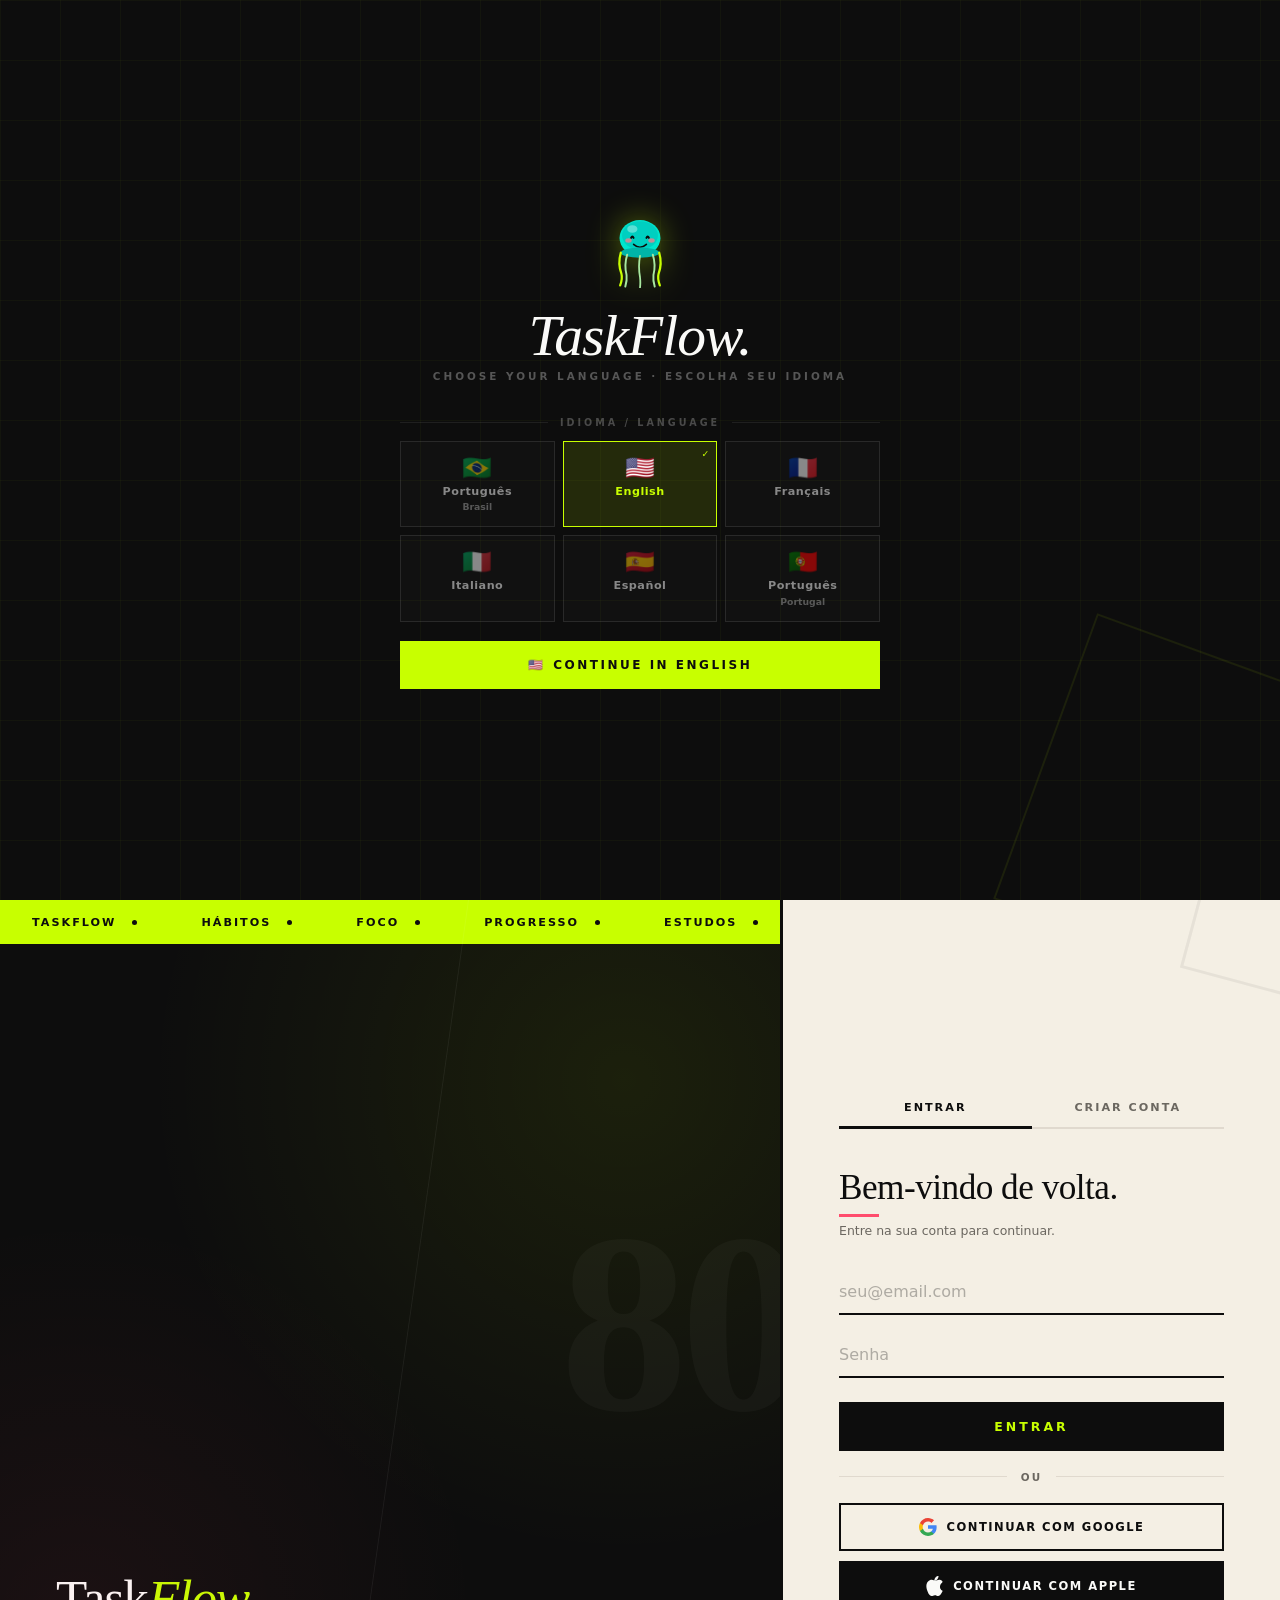
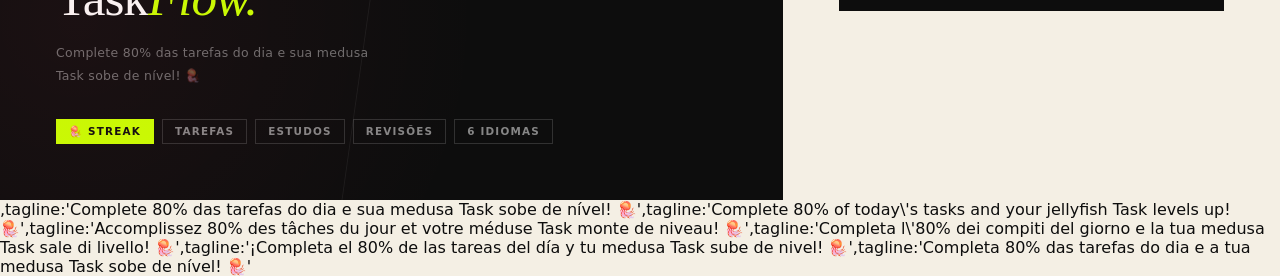
==== commit 59de543e: "Add files via upload" ====
--- a/index.html.html
+++ b/index.html.html
@@ -2,6 +2,11 @@
 <html lang="pt-BR" id="html-root">
 <head>
 <meta charset="UTF-8">
+<title>TaskFlow — Gerencie tarefas e estudos</title>
+<meta name="description" content="TaskFlow: gerencie suas tarefas, estudos e revisões com streak diário. Experimente grátis por 7 dias.">
+<link rel="icon" href="data:image/svg+xml,<svg xmlns='http://www.w3.org/2000/svg' viewBox='0 0 100 100'><text y='.9em' font-size='90'>🪼</text></svg>">
+<link rel="apple-touch-icon" href="data:image/svg+xml,<svg xmlns='http://www.w3.org/2000/svg' viewBox='0 0 100 100'><text y='.9em' font-size='90'>🪼</text></svg>">
+<meta name="apple-mobile-web-app-title" content="TaskFlow">
 <meta name="viewport" content="width=device-width,initial-scale=1.0,viewport-fit=cover,maximum-scale=1.0,user-scalable=no">
 <meta name="theme-color" content="#0a0a0a" media="(prefers-color-scheme: dark)">
 <meta name="theme-color" content="#0a0a0a">
@@ -964,6 +969,34 @@
 </style>
 <!-- Google Identity Services SDK -->
 <script src="https://accounts.google.com/gsi/client" async defer></script>
+<meta property="og:title" content="TaskFlow — Gerencie tarefas e estudos">
+<meta property="og:description" content="7 dias grátis. Tarefas, estudos, revisões e streak diário com sua mascote Task!">
+<meta property="og:type" content="website">
+<meta property="og:url" content="https://www.usetaskflow.app">
+<meta name="twitter:card" content="summary">
+<meta name="twitter:title" content="TaskFlow">
+<meta name="twitter:description" content="Gerencie tarefas e estudos com streak diário. 7 dias grátis!">
+
+<script>
+// Registrar Service Worker para PWA
+if ('serviceWorker' in navigator) {
+  window.addEventListener('load', () => {
+    // SW inline — cacheia o app para offline
+    const swCode = `
+const CACHE = 'taskflow-v1';
+const ASSETS = ['/'];
+self.addEventListener('install', e => e.waitUntil(caches.open(CACHE).then(c => c.addAll(ASSETS))));
+self.addEventListener('fetch', e => e.respondWith(caches.match(e.request).then(r => r || fetch(e.request).catch(() => caches.match('/')))));
+    `;
+    const blob = new Blob([swCode], {type: 'application/javascript'});
+    const swUrl = URL.createObjectURL(blob);
+    navigator.serviceWorker.register(swUrl)
+      .then(() => console.log('TaskFlow SW registrado'))
+      .catch(() => {});
+  });
+}
+</script>
+<link rel="manifest" href="[data-uri]">
 </head>
 <body>
 
@@ -976,20 +1009,20 @@
   <div class="pw-card">
     <!-- Ticker topo -->
     <div class="pw-ticker" aria-hidden="true">
-      <div class="pw-ticker-track">
-        <span class="pw-ticker-item">TaskFlow Pro<span class="pw-ticker-dot"></span></span>
-        <span class="pw-ticker-item">Desbloqueie tudo<span class="pw-ticker-dot"></span></span>
-        <span class="pw-ticker-item">7 dias grátis<span class="pw-ticker-dot"></span></span>
-        <span class="pw-ticker-item">TaskFlow Pro<span class="pw-ticker-dot"></span></span>
-        <span class="pw-ticker-item">Desbloqueie tudo<span class="pw-ticker-dot"></span></span>
-        <span class="pw-ticker-item">7 dias grátis<span class="pw-ticker-dot"></span></span>
+      <div class="pw-ticker-track" id="pw-ticker-track">
+        <span class="pw-ticker-item" id="pw-t1a">TaskFlow Pro<span class="pw-ticker-dot"></span></span>
+        <span class="pw-ticker-item" id="pw-t2a">Desbloqueie tudo<span class="pw-ticker-dot"></span></span>
+        <span class="pw-ticker-item" id="pw-t3a">7 dias grátis<span class="pw-ticker-dot"></span></span>
+        <span class="pw-ticker-item" id="pw-t1b">TaskFlow Pro<span class="pw-ticker-dot"></span></span>
+        <span class="pw-ticker-item" id="pw-t2b">Desbloqueie tudo<span class="pw-ticker-dot"></span></span>
+        <span class="pw-ticker-item" id="pw-t3b">7 dias grátis<span class="pw-ticker-dot"></span></span>
       </div>
     </div>
 
     <!-- Estado: verificando -->
     <div id="pw-state-verify" class="pw-verify" style="display:none">
       <div class="pw-verify-spinner"></div>
-      <div class="pw-verify-text" id="pw-verify-text">Verificando assinatura...</div>
+      <div class="pw-verify-text" id="pw-verify-text"></div>
     </div>
 
     <!-- Estado: sucesso -->
@@ -1020,8 +1053,8 @@
             <path d="M50 70 Q47 85 50 100" stroke="#A8E8A0" stroke-width="2.8" stroke-linecap="round" fill="none"/>
           </svg>
           <div class="pw-header-text">
-            <div class="pw-eyebrow" id="pw-eyebrow-lbl">TaskFlow Pro</div>
-            <div class="pw-title" id="pw-title-el">Desbloqueie <span id="pw-title-span">tudo.</span></div>
+            <div class="pw-eyebrow" id="pw-eyebrow-lbl"></div>
+            <div class="pw-title" id="pw-title-el">Desbloqueie <span id="pw-title-span"></span></div>
           </div>
         </div>
 
@@ -1029,7 +1062,7 @@
         <div class="pw-trial-bar">
           <div class="pw-trial-icon" id="pw-trial-icon">⏳</div>
           <div class="pw-trial-info">
-            <div class="pw-trial-label" id="pw-trial-label-lbl">Período de avaliação</div>
+            <div class="pw-trial-label" id="pw-trial-label-lbl"></div>
             <div class="pw-trial-value" id="pw-trial-value">Carregando...</div>
           </div>
         </div>
@@ -1041,44 +1074,44 @@
 
         <!-- Features -->
         <div class="pw-features" id="pw-features">
-          <div class="pw-feature"><div class="pw-feature-icon">✓</div><span id="pw-feat-1">Tarefas ilimitadas + recorrentes</span></div>
-          <div class="pw-feature"><div class="pw-feature-icon">✓</div><span id="pw-feat-2">Gestão de estudos completa</span></div>
-          <div class="pw-feature"><div class="pw-feature-icon">✓</div><span id="pw-feat-3">Calendário + Visão geral</span></div>
+          <div class="pw-feature"><div class="pw-feature-icon">✓</div><span id="pw-feat-1"></span></div>
+          <div class="pw-feature"><div class="pw-feature-icon">✓</div><span id="pw-feat-2"></span></div>
+          <div class="pw-feature"><div class="pw-feature-icon">✓</div><span id="pw-feat-3"></span></div>
           <div class="pw-feature"><div class="pw-feature-icon">✓</div><span id="pw-feat-4">Streak com a mascote Task</span></div>
-          <div class="pw-feature"><div class="pw-feature-icon">✓</div><span id="pw-feat-5">6 idiomas disponíveis</span></div>
+          <div class="pw-feature"><div class="pw-feature-icon">✓</div><span id="pw-feat-5"></span></div>
         </div>
 
         <!-- Planos -->
-        <div class="pw-plans-label" id="pw-plans-label-lbl">Escolha seu plano</div>
+        <div class="pw-plans-label" id="pw-plans-label-lbl"></div>
         <div class="pw-plans">
           <!-- Plano 1 mês -->
           <div class="pw-plan" id="pw-plan-1m" data-plan="1m" data-price="7.99" tabindex="0" role="radio" aria-checked="false">
             <div class="pw-plan-check">✓</div>
-            <div class="pw-plan-period" id="pw-plan-1m-period">1 mês</div>
+            <div class="pw-plan-period" id="pw-plan-1m-period"></div>
             <div class="pw-plan-price">
               <sup>R$</sup>7<sub>,99</sub>
             </div>
-            <div class="pw-plan-monthly" id="pw-plan-1m-sub">por mês</div>
+            <div class="pw-plan-monthly" id="pw-plan-1m-sub"></div>
           </div>
           <!-- Plano 3 meses — melhor valor -->
           <div class="pw-plan selected" id="pw-plan-3m" data-plan="3m" data-price="16.99" tabindex="0" role="radio" aria-checked="true">
-            <div class="pw-plan-badge" id="pw-plan-best">Melhor valor</div>
+            <div class="pw-plan-badge" id="pw-plan-best"></div>
             <div class="pw-plan-check">✓</div>
-            <div class="pw-plan-period" id="pw-plan-3m-period">3 meses</div>
+            <div class="pw-plan-period" id="pw-plan-3m-period"></div>
             <div class="pw-plan-price">
               <sup>R$</sup>16<sub>,99</sub>
             </div>
-            <div class="pw-plan-monthly" id="pw-plan-3m-sub">≈ R$ 5,66/mês</div>
+            <div class="pw-plan-monthly" id="pw-plan-3m-sub"></div>
           </div>
         </div>
 
         <!-- CTA -->
         <button class="pw-cta" id="pw-cta-btn">
-          <span id="pw-cta-lbl">Assinar agora</span>
+          <span id="pw-cta-lbl"></span>
         </button>
 
         <!-- Restaurar assinatura -->
-        <button class="pw-restore" id="pw-restore-btn" id="pw-restore-lbl">Já tenho assinatura →</button>
+        <button class="pw-restore" id="pw-restore-btn">Já tenho assinatura →</button>
       </div>
 
       <!-- Footer -->
@@ -1203,11 +1236,11 @@
     <div class="auth-brand" id="auth-brand-lbl">Task<em>Flow.</em></div>
     <div class="auth-tagline" id="auth-tagline">Complete 80% das tarefas do dia e sua medusa Task sobe de nível! 🪼</div>
     <div class="auth-tags">
-      <span class="auth-tag highlight">🪼 Streak</span>
-      <span class="auth-tag">Tarefas</span>
-      <span class="auth-tag">Estudos</span>
-      <span class="auth-tag">Revisões</span>
-      <span class="auth-tag">6 idiomas</span>
+      <span class="auth-tag highlight" id="auth-tag-streak">🪼 Streak</span>
+      <span class="auth-tag" id="auth-tag-tasks">Tarefas</span>
+      <span class="auth-tag" id="auth-tag-studies">Estudos</span>
+      <span class="auth-tag" id="auth-tag-reviews">Revisões</span>
+      <span class="auth-tag" id="auth-tag-langs">6 idiomas</span>
     </div>
   </div>
   <div class="auth-right">
@@ -1504,13 +1537,13 @@
 ];
 
 const STRINGS = {
-  'pt-BR':{confirm_prefix:'Continuar em',tab_login:'Entrar',tab_reg:'Criar conta',welcome:'Bem-vindo de volta.',welcome_sub:'Entre na sua conta para continuar.',create:'Criar conta.',create_sub:'Grátis. Seus dados salvos localmente.',ph_email:'seu@email.com',ph_pass:'Senha',ph_pass_new:'Senha (mín. 8 caracteres)',ph_name:'Seu nome',btn_login:'Entrar',btn_reg:'Criar conta grátis',err_fill:'Preencha todos os campos.',err_fill_ep:'Preencha email e senha.',err_email:'E-mail inválido.',err_pass:'Senha deve ter pelo menos 8 caracteres.',err_exists:'Email já cadastrado. Faça login.',err_wrong:'Email ou senha incorretos.',err_lock:'Muitas tentativas. Aguarde {s}s.',nav_tasks:'Tarefas',nav_studies:'Estudos',nav_cal:'Calendário',nav_overview:'Visão Geral',nav_logout:'Sair',nav_days:'dias',session_warn:'⚠️ Sua sessão expira em breve. Salve seu trabalho.',hero_eye_t:'Seu dia começa aqui',hero_t1:'Minhas',hero_t2:'Tarefas.',stat_done:'Feitas',stat_prog:'Andamento',stat_pend:'Pendentes',panel_task:'Nova tarefa',ph_task:'O que precisa ser feito?',p_high:'🔴 Alta',p_med:'🟡 Média',p_low:'🟢 Baixa',btn_task:'+ Adicionar tarefa',btn_recur:'↻ Recorrente',f_all:'Todas',f_done:'✅ Feitas',f_prog:'⏳ Andamento',f_pend:'❌ Pendentes',f_recur:'↻ Recorrentes',a_done:'✅ Feito',a_prog:'⏳ Falta',a_pend:'❌ Pendente',a_del:'🗑',b_high:'Alta',b_med:'Média',b_low:'Baixa',s_done:'✅ Feito',s_prog:'⏳ Falta',s_pend:'❌ Pendente',recur_lbl:'↻ ',streak_title:'🔥 Task — streak',days_s:'dia',days_p:'dias',streak_done:'🎉 Meta atingida! Task está feliz!',streak_empty:'Adicione tarefas para começar!',streak_prog:'{d}/{t} feitas — faltam {p}% para o streak!',streak_today:'de hoje',hero_eye_s:'Foco total',hero_s1:'Meus',hero_s2:'Estudos.',stat_seen:'Vistas',stat_quest:'Questões',stat_rev:'Rev. pend.',panel_mat:'Nova matéria',ph_mat:'Ex: Matemática, Direito...',btn_mat:'+ Adicionar matéria',lbl_seen:'Vista',lbl_rev:'Revisão',lbl_adiar:'adiar',q_title:'📝 Questões',q_hits:'✅ Acertos',q_miss:'❌ Erros',q_close:'🔸 Quase (2ª op.)',q_s_hits:'Acertos',q_s_miss:'Erros',q_s_close:'Quase',q_s_total:'Total',ph_tema:'Novo tema...',btn_tema:'+ Tema',ph_aula:'Nome da aula...',empty_tasks:'Nenhuma tarefa aqui.',empty_mats:'Adicione sua primeira matéria.',hero_eye_c:'Visão temporal',hero_c:'Calendário',days:['Dom','Seg','Ter','Qua','Qui','Sex','Sáb'],months:['Janeiro','Fevereiro','Março','Abril','Maio','Junho','Julho','Agosto','Setembro','Outubro','Novembro','Dezembro'],hero_eye_o:'Mapa completo',hero_o:'Visão Geral',tbl_empty:'Nenhuma tarefa neste mês',m_adiar:'⏰ Adiar tarefa',m_adiar_p:'Para quando?',m_recur:'↻ Recorrente',m_recur_p:'Em quais dias?',ph_recur:'Nome da atividade',day_names:['Dom','Seg','Ter','Qua','Qui','Sex','Sáb'],m_rev:'📅 Revisões',m_rev_sel:'Selecionadas:',m_rev_hint:'Clique nos dias acima',m_rev_aula:'Aula: ',m_arev:'⏰ Adiar revisão',m_emat:'✏️ Editar matéria',btn_cancel:'Cancelar',btn_confirm:'Confirmar',btn_save:'Salvar',btn_create:'Criar',btn_close:'Fechar',sm_leg:'🔥 Lendária! Task está orgulhosa!',sm_great:'⚡ Sequência incrível!',sm_active:'🪼 Streak ativo — bom trabalho!',sm_wait:'🪼 Task aguarda seu primeiro streak!',sm_consec:'{d} dia{s} consecutivo{s} com 80%+ ✅\nHoje: {p}% ({dn}/{t})',sm_start:'Complete 80% das tarefas de hoje para começar!',sm_days_sub:'dias consecutivos',streak_anim:'🔥 Streak! Dia ',toast_store:'⚠️ Armazenamento cheio! Dados não salvos.',toast_long:'Título muito longo (máx 200 chars)',lang_modal_title:'🌐 Idioma',lang_current:'Idioma atual',lang_toast:'✓ Idioma alterado!',micro:['Inicie com microações 🌱','Um passo de cada vez 👟','Progresso > perfeição ✨','Feito é melhor que perfeito 🎯','Pequenos passos, grandes mudanças 🦋','A consistência vence o talento 💪','Hoje é um bom dia para começar 🌅','Você já está na frente de quem não tentou 🏃','O segredo é começar 🔑','Disciplina é liberdade 🕊️','Confie no processo 🌊','Uma tarefa de cada vez 🧩']},
-  'en':{confirm_prefix:'Continue in',tab_login:'Log in',tab_reg:'Sign up',welcome:'Welcome back.',welcome_sub:'Sign in to continue.',create:'Create account.',create_sub:'Free. Data saved locally.',ph_email:'your@email.com',ph_pass:'Password',ph_pass_new:'Password (min. 8 characters)',ph_name:'Your name',btn_login:'Log in',btn_reg:'Create free account',err_fill:'Please fill in all fields.',err_fill_ep:'Please fill in email and password.',err_email:'Invalid email.',err_pass:'Password must be at least 8 characters.',err_exists:'Email already registered. Please log in.',err_wrong:'Incorrect email or password.',err_lock:'Too many attempts. Please wait {s}s.',nav_tasks:'Tasks',nav_studies:'Studies',nav_cal:'Calendar',nav_overview:'Overview',nav_logout:'Log out',nav_days:'days',session_warn:'⚠️ Your session expires soon. Save your work.',hero_eye_t:'Your day starts here',hero_t1:'My',hero_t2:'Tasks.',stat_done:'Done',stat_prog:'In Progress',stat_pend:'Pending',panel_task:'New task',ph_task:'What needs to be done?',p_high:'🔴 High',p_med:'🟡 Medium',p_low:'🟢 Low',btn_task:'+ Add task',btn_recur:'↻ Recurring',f_all:'All',f_done:'✅ Done',f_prog:'⏳ In Progress',f_pend:'❌ Pending',f_recur:'↻ Recurring',a_done:'✅ Done',a_prog:'⏳ Later',a_pend:'❌ Pending',a_del:'🗑',b_high:'High',b_med:'Medium',b_low:'Low',s_done:'✅ Done',s_prog:'⏳ Later',s_pend:'❌ Pending',recur_lbl:'↻ ',streak_title:'🔥 Task — streak',days_s:'day',days_p:'days',streak_done:'🎉 Goal reached! Task is happy!',streak_empty:'Add tasks to get started!',streak_prog:'{d}/{t} done — need {p}% more for the streak!',streak_today:'today',hero_eye_s:'Full focus',hero_s1:'My',hero_s2:'Studies.',stat_seen:'Seen',stat_quest:'Questions',stat_rev:'Pending rev.',panel_mat:'New subject',ph_mat:'E.g.: Math, History...',btn_mat:'+ Add subject',lbl_seen:'Seen',lbl_rev:'Review',lbl_adiar:'postpone',q_title:'📝 Questions',q_hits:'✅ Correct',q_miss:'❌ Wrong',q_close:'🔸 Almost (2nd opt.)',q_s_hits:'Correct',q_s_miss:'Wrong',q_s_close:'Almost',q_s_total:'Total',ph_tema:'New topic...',btn_tema:'+ Topic',ph_aula:'Lesson name...',empty_tasks:'No tasks here.',empty_mats:'Add your first subject.',hero_eye_c:'Time view',hero_c:'Calendar',days:['Sun','Mon','Tue','Wed','Thu','Fri','Sat'],months:['January','February','March','April','May','June','July','August','September','October','November','December'],hero_eye_o:'Full map',hero_o:'Overview',tbl_empty:'No tasks this month',m_adiar:'⏰ Postpone task',m_adiar_p:'To when?',m_recur:'↻ Recurring',m_recur_p:'On which days?',ph_recur:'Activity name',day_names:['Sun','Mon','Tue','Wed','Thu','Fri','Sat'],m_rev:'📅 Reviews',m_rev_sel:'Selected:',m_rev_hint:'Click on the days above',m_rev_aula:'Lesson: ',m_arev:'⏰ Postpone review',m_emat:'✏️ Edit subject',btn_cancel:'Cancel',btn_confirm:'Confirm',btn_save:'Save',btn_create:'Create',btn_close:'Close',sm_leg:'🔥 Legendary! Task is proud!',sm_great:'⚡ Amazing streak!',sm_active:'🪼 Active streak — great work!',sm_wait:"🪼 Task awaits your first streak!",sm_consec:'{d} consecutive day{s} with 80%+ ✅\nToday: {p}% ({dn}/{t})',sm_start:"Complete 80% of today's tasks to start!",sm_days_sub:'consecutive days',streak_anim:'🔥 Streak! Day ',toast_store:'⚠️ Storage full! Data not saved.',toast_long:'Title too long (max 200 chars)',lang_modal_title:'🌐 Language',lang_current:'Current language',lang_toast:'✓ Language changed!',micro:['Start with micro-actions 🌱','One step at a time 👟','Progress > perfection ✨','Done is better than perfect 🎯','Small steps, big changes 🦋','Consistency beats talent 💪','Today is a great day to start 🌅',"You're already ahead of those who didn't try 🏃",'The secret is to start 🔑','Discipline is freedom 🕊️','Trust the process 🌊','One task at a time 🧩']},
-  'fr':{confirm_prefix:'Continuer en',tab_login:'Connexion',tab_reg:'Créer un compte',welcome:'Bon retour.',welcome_sub:'Connectez-vous pour continuer.',create:'Créer un compte.',create_sub:'Gratuit. Données sauvegardées localement.',ph_email:'votre@email.com',ph_pass:'Mot de passe',ph_pass_new:'Mot de passe (min. 8 caractères)',ph_name:'Votre nom',btn_login:'Se connecter',btn_reg:'Créer un compte gratuit',err_fill:'Veuillez remplir tous les champs.',err_fill_ep:"Veuillez remplir l'email et le mot de passe.",err_email:'Email invalide.',err_pass:'Le mot de passe doit avoir au moins 8 caractères.',err_exists:'Email déjà enregistré. Veuillez vous connecter.',err_wrong:'Email ou mot de passe incorrect.',err_lock:'Trop de tentatives. Attendez {s}s.',nav_tasks:'Tâches',nav_studies:'Études',nav_cal:'Calendrier',nav_overview:"Vue d'ensemble",nav_logout:'Déconnexion',nav_days:'jours',session_warn:"⚠️ Votre session expire bientôt. Sauvegardez votre travail.",hero_eye_t:'Votre journée commence ici',hero_t1:'Mes',hero_t2:'Tâches.',stat_done:'Faites',stat_prog:'En cours',stat_pend:'En attente',panel_task:'Nouvelle tâche',ph_task:"Qu'est-ce qui doit être fait?",p_high:'🔴 Haute',p_med:'🟡 Moyenne',p_low:'🟢 Basse',btn_task:'+ Ajouter une tâche',btn_recur:'↻ Récurrente',f_all:'Toutes',f_done:'✅ Faites',f_prog:'⏳ En cours',f_pend:'❌ En attente',f_recur:'↻ Récurrentes',a_done:'✅ Fait',a_prog:'⏳ Plus tard',a_pend:'❌ En attente',a_del:'🗑',b_high:'Haute',b_med:'Moyenne',b_low:'Basse',s_done:'✅ Fait',s_prog:'⏳ Plus tard',s_pend:'❌ En attente',recur_lbl:'↻ ',streak_title:'🔥 Task — série',days_s:'jour',days_p:'jours',streak_done:'🎉 Objectif atteint! Task est heureuse!',streak_empty:'Ajoutez des tâches pour commencer!',streak_prog:'{d}/{t} faites — il manque {p}%!',streak_today:"aujourd'hui",hero_eye_s:'Pleine concentration',hero_s1:'Mes',hero_s2:'Études.',stat_seen:'Vues',stat_quest:'Questions',stat_rev:'Rév. en attente',panel_mat:'Nouvelle matière',ph_mat:'Ex: Mathématiques, Histoire...',btn_mat:'+ Ajouter une matière',lbl_seen:'Vue',lbl_rev:'Révision',lbl_adiar:'reporter',q_title:'📝 Questions',q_hits:'✅ Bonnes',q_miss:'❌ Mauvaises',q_close:'🔸 Presque (2e opt.)',q_s_hits:'Bonnes',q_s_miss:'Mauvaises',q_s_close:'Presque',q_s_total:'Total',ph_tema:'Nouveau thème...',btn_tema:'+ Thème',ph_aula:'Nom de la leçon...',empty_tasks:'Aucune tâche ici.',empty_mats:'Ajoutez votre première matière.',hero_eye_c:'Vue temporelle',hero_c:'Calendrier',days:['Dim','Lun','Mar','Mer','Jeu','Ven','Sam'],months:['Janvier','Février','Mars','Avril','Mai','Juin','Juillet','Août','Septembre','Octobre','Novembre','Décembre'],hero_eye_o:'Carte complète',hero_o:"Vue d'ensemble",tbl_empty:'Aucune tâche ce mois-ci',m_adiar:'⏰ Reporter la tâche',m_adiar_p:'À quand?',m_recur:'↻ Récurrente',m_recur_p:'Quels jours?',ph_recur:"Nom de l'activité",day_names:['Dim','Lun','Mar','Mer','Jeu','Ven','Sam'],m_rev:'📅 Révisions',m_rev_sel:'Sélectionnées:',m_rev_hint:'Cliquez sur les jours ci-dessus',m_rev_aula:'Leçon: ',m_arev:'⏰ Reporter la révision',m_emat:'✏️ Modifier la matière',btn_cancel:'Annuler',btn_confirm:'Confirmer',btn_save:'Enregistrer',btn_create:'Créer',btn_close:'Fermer',sm_leg:'🔥 Légendaire! Task est fière!',sm_great:'⚡ Série incroyable!',sm_active:'🪼 Série active — bon travail!',sm_wait:'🪼 Task attend votre première série!',sm_consec:"{d} jour{s} consécutif{s} avec 80%+ ✅\nAujourd'hui: {p}% ({dn}/{t})",sm_start:"Completez 80% des tâches d'aujourd'hui pour commencer!",sm_days_sub:'jours consécutifs',streak_anim:'🔥 Série! Jour ',toast_store:'⚠️ Stockage plein! Données non sauvegardées.',toast_long:'Titre trop long (max 200 caractères)',lang_modal_title:'🌐 Langue',lang_current:'Langue actuelle',lang_toast:'✓ Langue modifiée!',micro:['Commencez par de petites actions 🌱','Un pas à la fois 👟','Progrès > perfection ✨','Fait vaut mieux que parfait 🎯','Petits pas, grands changements 🦋','La constance bat le talent 💪',"Aujourd'hui est un bon jour pour commencer 🌅","Vous êtes déjà en avance sur ceux qui n'ont pas essayé 🏃","Le secret c'est de commencer 🔑","La discipline c'est la liberté 🕊️","Faites confiance au processus 🌊","Une tâche à la fois 🧩"]},
-  'it':{confirm_prefix:'Continua in',tab_login:'Accedi',tab_reg:'Crea account',welcome:'Bentornato.',welcome_sub:'Accedi per continuare.',create:'Crea account.',create_sub:'Gratis. Dati salvati localmente.',ph_email:'tua@email.com',ph_pass:'Password',ph_pass_new:'Password (min. 8 caratteri)',ph_name:'Il tuo nome',btn_login:'Accedi',btn_reg:'Crea account gratuito',err_fill:'Compila tutti i campi.',err_fill_ep:'Compila email e password.',err_email:'Email non valida.',err_pass:'La password deve avere almeno 8 caratteri.',err_exists:'Email già registrata. Accedi.',err_wrong:'Email o password errati.',err_lock:'Troppi tentativi. Attendi {s}s.',nav_tasks:'Compiti',nav_studies:'Studi',nav_cal:'Calendario',nav_overview:'Panoramica',nav_logout:'Esci',nav_days:'giorni',session_warn:'⚠️ La sessione sta per scadere. Salva il lavoro.',hero_eye_t:'La tua giornata inizia qui',hero_t1:'I miei',hero_t2:'Compiti.',stat_done:'Fatti',stat_prog:'In corso',stat_pend:'In attesa',panel_task:'Nuovo compito',ph_task:'Cosa deve essere fatto?',p_high:'🔴 Alta',p_med:'🟡 Media',p_low:'🟢 Bassa',btn_task:'+ Aggiungi compito',btn_recur:'↻ Ricorrente',f_all:'Tutti',f_done:'✅ Fatti',f_prog:'⏳ In corso',f_pend:'❌ In attesa',f_recur:'↻ Ricorrenti',a_done:'✅ Fatto',a_prog:'⏳ Dopo',a_pend:'❌ In attesa',a_del:'🗑',b_high:'Alta',b_med:'Media',b_low:'Bassa',s_done:'✅ Fatto',s_prog:'⏳ Dopo',s_pend:'❌ In attesa',recur_lbl:'↻ ',streak_title:'🔥 Task — serie',days_s:'giorno',days_p:'giorni',streak_done:'🎉 Obiettivo raggiunto! Task è felice!',streak_empty:'Aggiungi compiti per iniziare!',streak_prog:'{d}/{t} fatti — mancano {p}% per la serie!',streak_today:'oggi',hero_eye_s:'Concentrazione totale',hero_s1:'I miei',hero_s2:'Studi.',stat_seen:'Viste',stat_quest:'Domande',stat_rev:'Rev. in attesa',panel_mat:'Nuova materia',ph_mat:'Es: Matematica, Storia...',btn_mat:'+ Aggiungi materia',lbl_seen:'Vista',lbl_rev:'Revisione',lbl_adiar:'posticipa',q_title:'📝 Domande',q_hits:'✅ Corrette',q_miss:'❌ Errate',q_close:'🔸 Quasi (2ª opt.)',q_s_hits:'Corrette',q_s_miss:'Errate',q_s_close:'Quasi',q_s_total:'Totale',ph_tema:'Nuovo argomento...',btn_tema:'+ Argomento',ph_aula:'Nome della lezione...',empty_tasks:'Nessun compito qui.',empty_mats:'Aggiungi la tua prima materia.',hero_eye_c:'Vista temporale',hero_c:'Calendario',days:['Dom','Lun','Mar','Mer','Gio','Ven','Sab'],months:['Gennaio','Febbraio','Marzo','Aprile','Maggio','Giugno','Luglio','Agosto','Settembre','Ottobre','Novembre','Dicembre'],hero_eye_o:'Mappa completa',hero_o:'Panoramica',tbl_empty:'Nessun compito questo mese',m_adiar:'⏰ Posticipa compito',m_adiar_p:'A quando?',m_recur:'↻ Ricorrente',m_recur_p:'In quali giorni?',ph_recur:'Nome attività',day_names:['Dom','Lun','Mar','Mer','Gio','Ven','Sab'],m_rev:'📅 Revisioni',m_rev_sel:'Selezionate:',m_rev_hint:'Clicca sui giorni sopra',m_rev_aula:'Lezione: ',m_arev:'⏰ Posticipa revisione',m_emat:'✏️ Modifica materia',btn_cancel:'Annulla',btn_confirm:'Conferma',btn_save:'Salva',btn_create:'Crea',btn_close:'Chiudi',sm_leg:'🔥 Leggendaria! Task è orgogliosa!',sm_great:'⚡ Serie incredibile!',sm_active:'🪼 Serie attiva — ottimo lavoro!',sm_wait:'🪼 Task attende la tua prima serie!',sm_consec:'{d} giorno{s} consecutivo{s} con 80%+ ✅\nOggi: {p}% ({dn}/{t})',sm_start:"Completa l'80% dei compiti di oggi per iniziare!",sm_days_sub:'giorni consecutivi',streak_anim:'🔥 Serie! Giorno ',toast_store:'⚠️ Archiviazione piena! Dati non salvati.',toast_long:'Titolo troppo lungo (max 200 caratteri)',lang_modal_title:'🌐 Lingua',lang_current:'Lingua attuale',lang_toast:'✓ Lingua modificata!',micro:['Inizia con micro-azioni 🌱','Un passo alla volta 👟','Progresso > perfezione ✨','Fatto è meglio che perfetto 🎯','Piccoli passi, grandi cambiamenti 🦋','La costanza batte il talento 💪','Oggi è un buon giorno per iniziare 🌅','Sei già avanti a chi non ha provato 🏃','Il segreto è iniziare 🔑','La disciplina è libertà 🕊️','Fidati del processo 🌊','Un compito alla volta 🧩']},
-  'es':{confirm_prefix:'Continuar en',tab_login:'Iniciar sesión',tab_reg:'Crear cuenta',welcome:'Bienvenido de nuevo.',welcome_sub:'Inicia sesión para continuar.',create:'Crear cuenta.',create_sub:'Gratis. Datos guardados localmente.',ph_email:'tu@email.com',ph_pass:'Contraseña',ph_pass_new:'Contraseña (mín. 8 caracteres)',ph_name:'Tu nombre',btn_login:'Iniciar sesión',btn_reg:'Crear cuenta gratis',err_fill:'Por favor completa todos los campos.',err_fill_ep:'Por favor completa email y contraseña.',err_email:'Email inválido.',err_pass:'La contraseña debe tener al menos 8 caracteres.',err_exists:'Email ya registrado. Inicia sesión.',err_wrong:'Email o contraseña incorrectos.',err_lock:'Demasiados intentos. Espera {s}s.',nav_tasks:'Tareas',nav_studies:'Estudios',nav_cal:'Calendario',nav_overview:'Vista general',nav_logout:'Salir',nav_days:'días',session_warn:'⚠️ Tu sesión expira pronto. Guarda tu trabajo.',hero_eye_t:'Tu día comienza aquí',hero_t1:'Mis',hero_t2:'Tareas.',stat_done:'Hechas',stat_prog:'En curso',stat_pend:'Pendientes',panel_task:'Nueva tarea',ph_task:'¿Qué necesita hacerse?',p_high:'🔴 Alta',p_med:'🟡 Media',p_low:'🟢 Baja',btn_task:'+ Agregar tarea',btn_recur:'↻ Recurrente',f_all:'Todas',f_done:'✅ Hechas',f_prog:'⏳ En curso',f_pend:'❌ Pendientes',f_recur:'↻ Recurrentes',a_done:'✅ Hecho',a_prog:'⏳ Después',a_pend:'❌ Pendiente',a_del:'🗑',b_high:'Alta',b_med:'Media',b_low:'Baja',s_done:'✅ Hecho',s_prog:'⏳ Después',s_pend:'❌ Pendiente',recur_lbl:'↻ ',streak_title:'🔥 Task — racha',days_s:'día',days_p:'días',streak_done:'🎉 ¡Meta alcanzada! ¡Task está feliz!',streak_empty:'¡Agrega tareas para comenzar!',streak_prog:'¡Faltan {p}% — {d}/{t} hechas!',streak_today:'de hoy',hero_eye_s:'Concentración total',hero_s1:'Mis',hero_s2:'Estudios.',stat_seen:'Vistas',stat_quest:'Preguntas',stat_rev:'Rev. pend.',panel_mat:'Nueva materia',ph_mat:'Ej: Matemáticas, Historia...',btn_mat:'+ Agregar materia',lbl_seen:'Vista',lbl_rev:'Revisión',lbl_adiar:'aplazar',q_title:'📝 Preguntas',q_hits:'✅ Correctas',q_miss:'❌ Errores',q_close:'🔸 Casi (2ª opt.)',q_s_hits:'Correctas',q_s_miss:'Errores',q_s_close:'Casi',q_s_total:'Total',ph_tema:'Nuevo tema...',btn_tema:'+ Tema',ph_aula:'Nombre de la clase...',empty_tasks:'No hay tareas aquí.',empty_mats:'Agrega tu primera materia.',hero_eye_c:'Vista temporal',hero_c:'Calendario',days:['Dom','Lun','Mar','Mié','Jue','Vie','Sáb'],months:['Enero','Febrero','Marzo','Abril','Mayo','Junio','Julio','Agosto','Septiembre','Octubre','Noviembre','Diciembre'],hero_eye_o:'Mapa completo',hero_o:'Vista general',tbl_empty:'No hay tareas este mes',m_adiar:'⏰ Aplazar tarea',m_adiar_p:'¿Para cuándo?',m_recur:'↻ Recurrente',m_recur_p:'¿En qué días?',ph_recur:'Nombre de la actividad',day_names:['Dom','Lun','Mar','Mié','Jue','Vie','Sáb'],m_rev:'📅 Revisiones',m_rev_sel:'Seleccionadas:',m_rev_hint:'Haz clic en los días arriba',m_rev_aula:'Clase: ',m_arev:'⏰ Aplazar revisión',m_emat:'✏️ Editar materia',btn_cancel:'Cancelar',btn_confirm:'Confirmar',btn_save:'Guardar',btn_create:'Crear',btn_close:'Cerrar',sm_leg:'🔥 ¡Legendaria! ¡Task está orgullosa!',sm_great:'⚡ ¡Racha increíble!',sm_active:'🪼 Racha activa — ¡buen trabajo!',sm_wait:'🪼 ¡Task espera tu primera racha!',sm_consec:'{d} día{s} consecutivo{s} con 80%+ ✅\nHoy: {p}% ({dn}/{t})',sm_start:'¡Completa el 80% de las tareas de hoy para empezar!',sm_days_sub:'días consecutivos',streak_anim:'🔥 ¡Racha! Día ',toast_store:'⚠️ ¡Almacenamiento lleno! Datos no guardados.',toast_long:'Título muy largo (máx 200 caracteres)',lang_modal_title:'🌐 Idioma',lang_current:'Idioma actual',lang_toast:'✓ ¡Idioma cambiado!',micro:['Empieza con micro-acciones 🌱','Un paso a la vez 👟','Progreso > perfección ✨','Hecho es mejor que perfecto 🎯','Pequeños pasos, grandes cambios 🦋','La constancia vence al talento 💪','Hoy es un buen día para empezar 🌅','Ya llevas ventaja sobre quien no lo intentó 🏃','El secreto es empezar 🔑','La disciplina es libertad 🕊️','Confía en el proceso 🌊','Una tarea a la vez 🧩']},
-  'pt-PT':{confirm_prefix:'Continuar em',tab_login:'Entrar',tab_reg:'Criar conta',welcome:'Bem-vindo de volta.',welcome_sub:'Entra na tua conta para continuar.',create:'Criar conta.',create_sub:'Grátis. Os teus dados guardados localmente.',ph_email:'o.teu@email.com',ph_pass:'Palavra-passe',ph_pass_new:'Palavra-passe (mín. 8 caracteres)',ph_name:'O teu nome',btn_login:'Entrar',btn_reg:'Criar conta grátis',err_fill:'Preenche todos os campos.',err_fill_ep:'Preenche o email e a palavra-passe.',err_email:'Email inválido.',err_pass:'A palavra-passe deve ter pelo menos 8 caracteres.',err_exists:'Email já registado. Faz login.',err_wrong:'Email ou palavra-passe incorretos.',err_lock:'Demasiadas tentativas. Aguarda {s}s.',nav_tasks:'Tarefas',nav_studies:'Estudos',nav_cal:'Calendário',nav_overview:'Visão Geral',nav_logout:'Sair',nav_days:'dias',session_warn:'⚠️ A tua sessão expira em breve. Guarda o teu trabalho.',hero_eye_t:'O teu dia começa aqui',hero_t1:'As minhas',hero_t2:'Tarefas.',stat_done:'Feitas',stat_prog:'Em curso',stat_pend:'Pendentes',panel_task:'Nova tarefa',ph_task:'O que precisa de ser feito?',p_high:'🔴 Alta',p_med:'🟡 Média',p_low:'🟢 Baixa',btn_task:'+ Adicionar tarefa',btn_recur:'↻ Recorrente',f_all:'Todas',f_done:'✅ Feitas',f_prog:'⏳ Em curso',f_pend:'❌ Pendentes',f_recur:'↻ Recorrentes',a_done:'✅ Feito',a_prog:'⏳ Falta',a_pend:'❌ Pendente',a_del:'🗑',b_high:'Alta',b_med:'Média',b_low:'Baixa',s_done:'✅ Feito',s_prog:'⏳ Falta',s_pend:'❌ Pendente',recur_lbl:'↻ ',streak_title:'🔥 Task — série',days_s:'dia',days_p:'dias',streak_done:'🎉 Meta atingida! Task está feliz!',streak_empty:'Adiciona tarefas para começar!',streak_prog:'{d}/{t} feitas — faltam {p}% para a série!',streak_today:'de hoje',hero_eye_s:'Foco total',hero_s1:'Os meus',hero_s2:'Estudos.',stat_seen:'Vistas',stat_quest:'Questões',stat_rev:'Rev. pend.',panel_mat:'Nova matéria',ph_mat:'Ex: Matemática, Direito...',btn_mat:'+ Adicionar matéria',lbl_seen:'Vista',lbl_rev:'Revisão',lbl_adiar:'adiar',q_title:'📝 Questões',q_hits:'✅ Acertos',q_miss:'❌ Erros',q_close:'🔸 Quase (2ª op.)',q_s_hits:'Acertos',q_s_miss:'Erros',q_s_close:'Quase',q_s_total:'Total',ph_tema:'Novo tema...',btn_tema:'+ Tema',ph_aula:'Nome da aula...',empty_tasks:'Nenhuma tarefa aqui.',empty_mats:'Adiciona a tua primeira matéria.',hero_eye_c:'Visão temporal',hero_c:'Calendário',days:['Dom','Seg','Ter','Qua','Qui','Sex','Sáb'],months:['Janeiro','Fevereiro','Março','Abril','Maio','Junho','Julho','Agosto','Setembro','Outubro','Novembro','Dezembro'],hero_eye_o:'Mapa completo',hero_o:'Visão Geral',tbl_empty:'Nenhuma tarefa neste mês',m_adiar:'⏰ Adiar tarefa',m_adiar_p:'Para quando?',m_recur:'↻ Recorrente',m_recur_p:'Em que dias?',ph_recur:'Nome da atividade',day_names:['Dom','Seg','Ter','Qua','Qui','Sex','Sáb'],m_rev:'📅 Revisões',m_rev_sel:'Selecionadas:',m_rev_hint:'Clica nos dias acima',m_rev_aula:'Aula: ',m_arev:'⏰ Adiar revisão',m_emat:'✏️ Editar matéria',btn_cancel:'Cancelar',btn_confirm:'Confirmar',btn_save:'Guardar',btn_create:'Criar',btn_close:'Fechar',sm_leg:'🔥 Lendária! Task está orgulhosa!',sm_great:'⚡ Sequência incrível!',sm_active:'🪼 Série ativa — bom trabalho!',sm_wait:'🪼 Task aguarda a tua primeira série!',sm_consec:'{d} dia{s} consecutivo{s} com 80%+ ✅\nHoje: {p}% ({dn}/{t})',sm_start:'Completa 80% das tarefas de hoje para começar!',sm_days_sub:'dias consecutivos',streak_anim:'🔥 Série! Dia ',toast_store:'⚠️ Armazenamento cheio! Dados não guardados.',toast_long:'Título demasiado longo (máx 200 caract.)',lang_modal_title:'🌐 Idioma',lang_current:'Idioma atual',lang_toast:'✓ Idioma alterado!',micro:['Começa com micro-ações 🌱','Um passo de cada vez 👟','Progresso > perfeição ✨','Feito é melhor que perfeito 🎯','Pequenos passos, grandes mudanças 🦋','A consistência vence o talento 💪','Hoje é um bom dia para começar 🌅','Já estás à frente de quem não tentou 🏃','O segredo é começar 🔑','A disciplina é liberdade 🕊️','Confia no processo 🌊','Uma tarefa de cada vez 🧩'],pw_eyebrow:'TaskFlow Pro',pw_title_span:'tudo.',pw_trial_label:'Período de avaliação',pw_trial_days:'<em>{d} dias</em> restantes no trial gratuito',pw_trial_last_day:'Último dia do trial gratuito! 🔥',pw_trial_expired:'O teu trial expirou. Assina para continuar.',pw_trial_badge:'Trial: {d}d',pw_trial_toast:'⏳ Tens {d} dias grátis restantes.',pw_expired_badge:'⚠️ Assinar',pw_plans_label:'Escolhe o teu plano',pw_1m_period:'1 mês',pw_1m_sub:'por mês',pw_3m_period:'3 meses',pw_3m_sub:'≈ R$ 5,66/mês',pw_best_value:'Melhor valor',pw_cta:'Assinar agora',pw_restore:'Já tenho subscrição →',pw_fine_print:'Cancela quando quiseres. Renovação automática.',pw_feat_1:'Tarefas ilimitadas + recorrentes',pw_feat_2:'Gestão de estudos completa',pw_feat_3:'Calendário + Visão geral',pw_feat_4:'Série com a mascote Task 🪼',pw_feat_5:'6 idiomas disponíveis',pw_verifying:'A aguardar confirmação do pagamento...',pw_restoring:'A verificar a tua subscrição...',pw_no_sub_found:'Nenhuma subscrição encontrada.',pw_no_url:'⚙️ URL de pagamento não configurada.',pw_payment_failed:'Pagamento não aprovado. Tenta novamente.',pw_success_title:'Subscrição ativa!',pw_success_sub:'Bem-vindo ao TaskFlow Pro. Aproveita!',pw_success_btn:'Continuar'}
-};
+  'pt-BR':{confirm_prefix:'Continuar em',tab_login:'Entrar',tab_reg:'Criar conta',welcome:'Bem-vindo de volta.',welcome_sub:'Entre na sua conta para continuar.',create:'Criar conta.',create_sub:'Grátis. Seus dados salvos localmente.',ph_email:'seu@email.com',ph_pass:'Senha',ph_pass_new:'Senha (mín. 8 caracteres)',ph_name:'Seu nome',btn_login:'Entrar',btn_reg:'Criar conta grátis',err_fill:'Preencha todos os campos.',err_fill_ep:'Preencha email e senha.',err_email:'E-mail inválido.',err_pass:'Senha deve ter pelo menos 8 caracteres.',err_exists:'Email já cadastrado. Faça login.',err_wrong:'Email ou senha incorretos.',err_lock:'Muitas tentativas. Aguarde {s}s.',nav_tasks:'Tarefas',nav_studies:'Estudos',nav_cal:'Calendário',nav_overview:'Visão Geral',nav_logout:'Sair',nav_days:'dias',session_warn:'⚠️ Sua sessão expira em breve. Salve seu trabalho.',hero_eye_t:'Seu dia começa aqui',hero_t1:'Minhas',hero_t2:'Tarefas.',stat_done:'Feitas',stat_prog:'Andamento',stat_pend:'Pendentes',panel_task:'Nova tarefa',ph_task:'O que precisa ser feito?',p_high:'🔴 Alta',p_med:'🟡 Média',p_low:'🟢 Baixa',btn_task:'+ Adicionar tarefa',btn_recur:'↻ Recorrente',f_all:'Todas',f_done:'✅ Feitas',f_prog:'⏳ Andamento',f_pend:'❌ Pendentes',f_recur:'↻ Recorrentes',a_done:'✅ Feito',a_prog:'⏳ Falta',a_pend:'❌ Pendente',a_del:'🗑',b_high:'Alta',b_med:'Média',b_low:'Baixa',s_done:'✅ Feito',s_prog:'⏳ Falta',s_pend:'❌ Pendente',recur_lbl:'↻ ',streak_title:'🔥 Task — streak',days_s:'dia',days_p:'dias',streak_done:'🎉 Meta atingida! Task está feliz!',streak_empty:'Adicione tarefas para começar!',streak_prog:'{d}/{t} feitas — faltam {p}% para o streak!',streak_today:'de hoje',hero_eye_s:'Foco total',hero_s1:'Meus',hero_s2:'Estudos.',stat_seen:'Vistas',stat_quest:'Questões',stat_rev:'Rev. pend.',panel_mat:'Nova matéria',ph_mat:'Ex: Matemática, Direito...',btn_mat:'+ Adicionar matéria',lbl_seen:'Vista',lbl_rev:'Revisão',lbl_adiar:'adiar',q_title:'📝 Questões',q_hits:'✅ Acertos',q_miss:'❌ Erros',q_close:'🔸 Quase (2ª op.)',q_s_hits:'Acertos',q_s_miss:'Erros',q_s_close:'Quase',q_s_total:'Total',ph_tema:'Novo tema...',btn_tema:'+ Tema',ph_aula:'Nome da aula...',empty_tasks:'Nenhuma tarefa aqui.',empty_mats:'Adicione sua primeira matéria.',hero_eye_c:'Visão temporal',hero_c:'Calendário',days:['Dom','Seg','Ter','Qua','Qui','Sex','Sáb'],months:['Janeiro','Fevereiro','Março','Abril','Maio','Junho','Julho','Agosto','Setembro','Outubro','Novembro','Dezembro'],hero_eye_o:'Mapa completo',hero_o:'Visão Geral',tbl_empty:'Nenhuma tarefa neste mês',m_adiar:'⏰ Adiar tarefa',m_adiar_p:'Para quando?',m_recur:'↻ Recorrente',m_recur_p:'Em quais dias?',ph_recur:'Nome da atividade',day_names:['Dom','Seg','Ter','Qua','Qui','Sex','Sáb'],m_rev:'📅 Revisões',m_rev_sel:'Selecionadas:',m_rev_hint:'Clique nos dias acima',m_rev_aula:'Aula: ',m_arev:'⏰ Adiar revisão',m_emat:'✏️ Editar matéria',btn_cancel:'Cancelar',btn_confirm:'Confirmar',btn_save:'Salvar',btn_create:'Criar',btn_close:'Fechar',sm_leg:'🔥 Lendária! Task está orgulhosa!',sm_great:'⚡ Sequência incrível!',sm_active:'🪼 Streak ativo — bom trabalho!',sm_wait:'🪼 Task aguarda seu primeiro streak!',sm_consec:'{d} dia{s} consecutivo{s} com 80%+ ✅\nHoje: {p}% ({dn}/{t})',sm_start:'Complete 80% das tarefas de hoje para começar!',sm_days_sub:'dias consecutivos',streak_anim:'🔥 Streak! Dia ',toast_store:'⚠️ Armazenamento cheio! Dados não salvos.',toast_long:'Título muito longo (máx 200 chars)',lang_modal_title:'🌐 Idioma',lang_current:'Idioma atual',lang_toast:'✓ Idioma alterado!',micro:['Inicie com microações 🌱','Um passo de cada vez 👟','Progresso > perfeição ✨','Feito é melhor que perfeito 🎯','Pequenos passos, grandes mudanças 🦋','A consistência vence o talento 💪','Hoje é um bom dia para começar 🌅','Você já está na frente de quem não tentou 🏃','O segredo é começar 🔑','Disciplina é liberdade 🕊️','Confie no processo 🌊','Uma tarefa de cada vez 🧩'],tagline:'Complete 80% das tarefas do dia e sua medusa Task sobe de nível! 🪼',or:'ou',google:'Continuar com Google',apple:'Continuar com Apple',social_err_g:'Erro ao conectar com Google. Tente novamente.',social_err_a:'Erro ao conectar com Apple. Tente novamente.',social_err_net:'Sem conexão. Verifique sua internet.',oauth_title_g:'Login com Google',oauth_title_a:'Login com Apple',oauth_p1:'Para ativar o login com Google:',oauth_p1a:'Para ativar o login com Apple:',oauth_close:'Entendido',pw_trial_badge:'Trial: {d}d',pw_trial_toast:'⏳ Você tem {d} dias grátis restantes.',pw_trial_days:'<em>{d} dias</em> restantes no trial',pw_trial_last_day:'🔥 Último dia do trial gratuito!',pw_trial_expired:'Seu trial expirou. Assine para continuar.',pw_expired_badge:'⚠️ Assinar',pw_verifying:'Aguardando confirmação do pagamento...',pw_restoring:'Verificando sua assinatura...',pw_no_sub_found:'Nenhuma assinatura encontrada.',pw_no_url:'⚙️ Checkout não configurado.',pw_payment_failed:'Pagamento não aprovado. Tente novamente.',pw_success_title:'Assinatura ativa!',pw_success_sub:'Bem-vindo ao TaskFlow Pro. Aproveite!',pw_success_btn:'Continuar',pw_ticker1:'TaskFlow Pro',pw_ticker2:'Desbloqueie tudo',pw_ticker3:'7 dias grátis',auth_tag_tasks:'Tarefas',auth_tag_studies:'Estudos',auth_tag_reviews:'Revisões',auth_tag_langs:'6 idiomas',tagline:'Complete 80% das tarefas do dia e sua medusa Task sobe de nível! 🪼'},
+  'en':{confirm_prefix:'Continue in',tab_login:'Log in',tab_reg:'Sign up',welcome:'Welcome back.',welcome_sub:'Sign in to continue.',create:'Create account.',create_sub:'Free. Data saved locally.',ph_email:'your@email.com',ph_pass:'Password',ph_pass_new:'Password (min. 8 characters)',ph_name:'Your name',btn_login:'Log in',btn_reg:'Create free account',err_fill:'Please fill in all fields.',err_fill_ep:'Please fill in email and password.',err_email:'Invalid email.',err_pass:'Password must be at least 8 characters.',err_exists:'Email already registered. Please log in.',err_wrong:'Incorrect email or password.',err_lock:'Too many attempts. Please wait {s}s.',nav_tasks:'Tasks',nav_studies:'Studies',nav_cal:'Calendar',nav_overview:'Overview',nav_logout:'Log out',nav_days:'days',session_warn:'⚠️ Your session expires soon. Save your work.',hero_eye_t:'Your day starts here',hero_t1:'My',hero_t2:'Tasks.',stat_done:'Done',stat_prog:'In Progress',stat_pend:'Pending',panel_task:'New task',ph_task:'What needs to be done?',p_high:'🔴 High',p_med:'🟡 Medium',p_low:'🟢 Low',btn_task:'+ Add task',btn_recur:'↻ Recurring',f_all:'All',f_done:'✅ Done',f_prog:'⏳ In Progress',f_pend:'❌ Pending',f_recur:'↻ Recurring',a_done:'✅ Done',a_prog:'⏳ Later',a_pend:'❌ Pending',a_del:'🗑',b_high:'High',b_med:'Medium',b_low:'Low',s_done:'✅ Done',s_prog:'⏳ Later',s_pend:'❌ Pending',recur_lbl:'↻ ',streak_title:'🔥 Task — streak',days_s:'day',days_p:'days',streak_done:'🎉 Goal reached! Task is happy!',streak_empty:'Add tasks to get started!',streak_prog:'{d}/{t} done — need {p}% more for the streak!',streak_today:'today',hero_eye_s:'Full focus',hero_s1:'My',hero_s2:'Studies.',stat_seen:'Seen',stat_quest:'Questions',stat_rev:'Pending rev.',panel_mat:'New subject',ph_mat:'E.g.: Math, History...',btn_mat:'+ Add subject',lbl_seen:'Seen',lbl_rev:'Review',lbl_adiar:'postpone',q_title:'📝 Questions',q_hits:'✅ Correct',q_miss:'❌ Wrong',q_close:'🔸 Almost (2nd opt.)',q_s_hits:'Correct',q_s_miss:'Wrong',q_s_close:'Almost',q_s_total:'Total',ph_tema:'New topic...',btn_tema:'+ Topic',ph_aula:'Lesson name...',empty_tasks:'No tasks here.',empty_mats:'Add your first subject.',hero_eye_c:'Time view',hero_c:'Calendar',days:['Sun','Mon','Tue','Wed','Thu','Fri','Sat'],months:['January','February','March','April','May','June','July','August','September','October','November','December'],hero_eye_o:'Full map',hero_o:'Overview',tbl_empty:'No tasks this month',m_adiar:'⏰ Postpone task',m_adiar_p:'To when?',m_recur:'↻ Recurring',m_recur_p:'On which days?',ph_recur:'Activity name',day_names:['Sun','Mon','Tue','Wed','Thu','Fri','Sat'],m_rev:'📅 Reviews',m_rev_sel:'Selected:',m_rev_hint:'Click on the days above',m_rev_aula:'Lesson: ',m_arev:'⏰ Postpone review',m_emat:'✏️ Edit subject',btn_cancel:'Cancel',btn_confirm:'Confirm',btn_save:'Save',btn_create:'Create',btn_close:'Close',sm_leg:'🔥 Legendary! Task is proud!',sm_great:'⚡ Amazing streak!',sm_active:'🪼 Active streak — great work!',sm_wait:"🪼 Task awaits your first streak!",sm_consec:'{d} consecutive day{s} with 80%+ ✅\nToday: {p}% ({dn}/{t})',sm_start:"Complete 80% of today's tasks to start!",sm_days_sub:'consecutive days',streak_anim:'🔥 Streak! Day ',toast_store:'⚠️ Storage full! Data not saved.',toast_long:'Title too long (max 200 chars)',lang_modal_title:'🌐 Language',lang_current:'Current language',lang_toast:'✓ Language changed!',micro:['Start with micro-actions 🌱','One step at a time 👟','Progress > perfection ✨','Done is better than perfect 🎯','Small steps, big changes 🦋','Consistency beats talent 💪','Today is a great day to start 🌅',"You're already ahead of those who didn't try 🏃",'The secret is to start 🔑','Discipline is freedom 🕊️','Trust the process 🌊','One task at a time 🧩'],tagline:'Complete 80% of today\'s tasks and your jellyfish Task levels up! 🪼',or:'or',google:'Continue with Google',apple:'Continue with Apple',social_err_g:'Error connecting with Google. Please try again.',social_err_a:'Error connecting with Apple. Please try again.',social_err_net:'No connection. Check your internet.',oauth_title_g:'Google Sign-In',oauth_title_a:'Sign in with Apple',oauth_p1:'To enable Google Sign-In:',oauth_p1a:'To enable Sign in with Apple:',oauth_close:'Got it',pw_trial_badge:'Trial: {d}d',pw_trial_toast:'⏳ You have {d} free days left.',pw_trial_days:'<em>{d} days</em> left in your free trial',pw_trial_last_day:'🔥 Last day of your free trial!',pw_trial_expired:'Your trial has expired. Subscribe to continue.',pw_expired_badge:'⚠️ Subscribe',pw_verifying:'Waiting for payment confirmation...',pw_restoring:'Checking your subscription...',pw_no_sub_found:'No subscription found.',pw_no_url:'⚙️ Checkout not configured.',pw_payment_failed:'Payment not approved. Please try again.',pw_success_title:'Subscription active!',pw_success_sub:'Welcome to TaskFlow Pro. Enjoy!',pw_success_btn:'Continue',pw_ticker1:'TaskFlow Pro',pw_ticker2:'Unlock everything',pw_ticker3:'7 days free',auth_tag_tasks:'Tasks',auth_tag_studies:'Studies',auth_tag_reviews:'Reviews',auth_tag_langs:'6 languages',tagline:'Complete 80% of today\'s tasks and your jellyfish Task levels up! 🪼'},
+  'fr':{confirm_prefix:'Continuer en',tab_login:'Connexion',tab_reg:'Créer un compte',welcome:'Bon retour.',welcome_sub:'Connectez-vous pour continuer.',create:'Créer un compte.',create_sub:'Gratuit. Données sauvegardées localement.',ph_email:'votre@email.com',ph_pass:'Mot de passe',ph_pass_new:'Mot de passe (min. 8 caractères)',ph_name:'Votre nom',btn_login:'Se connecter',btn_reg:'Créer un compte gratuit',err_fill:'Veuillez remplir tous les champs.',err_fill_ep:"Veuillez remplir l'email et le mot de passe.",err_email:'Email invalide.',err_pass:'Le mot de passe doit avoir au moins 8 caractères.',err_exists:'Email déjà enregistré. Veuillez vous connecter.',err_wrong:'Email ou mot de passe incorrect.',err_lock:'Trop de tentatives. Attendez {s}s.',nav_tasks:'Tâches',nav_studies:'Études',nav_cal:'Calendrier',nav_overview:"Vue d'ensemble",nav_logout:'Déconnexion',nav_days:'jours',session_warn:"⚠️ Votre session expire bientôt. Sauvegardez votre travail.",hero_eye_t:'Votre journée commence ici',hero_t1:'Mes',hero_t2:'Tâches.',stat_done:'Faites',stat_prog:'En cours',stat_pend:'En attente',panel_task:'Nouvelle tâche',ph_task:"Qu'est-ce qui doit être fait?",p_high:'🔴 Haute',p_med:'🟡 Moyenne',p_low:'🟢 Basse',btn_task:'+ Ajouter une tâche',btn_recur:'↻ Récurrente',f_all:'Toutes',f_done:'✅ Faites',f_prog:'⏳ En cours',f_pend:'❌ En attente',f_recur:'↻ Récurrentes',a_done:'✅ Fait',a_prog:'⏳ Plus tard',a_pend:'❌ En attente',a_del:'🗑',b_high:'Haute',b_med:'Moyenne',b_low:'Basse',s_done:'✅ Fait',s_prog:'⏳ Plus tard',s_pend:'❌ En attente',recur_lbl:'↻ ',streak_title:'🔥 Task — série',days_s:'jour',days_p:'jours',streak_done:'🎉 Objectif atteint! Task est heureuse!',streak_empty:'Ajoutez des tâches pour commencer!',streak_prog:'{d}/{t} faites — il manque {p}%!',streak_today:"aujourd'hui",hero_eye_s:'Pleine concentration',hero_s1:'Mes',hero_s2:'Études.',stat_seen:'Vues',stat_quest:'Questions',stat_rev:'Rév. en attente',panel_mat:'Nouvelle matière',ph_mat:'Ex: Mathématiques, Histoire...',btn_mat:'+ Ajouter une matière',lbl_seen:'Vue',lbl_rev:'Révision',lbl_adiar:'reporter',q_title:'📝 Questions',q_hits:'✅ Bonnes',q_miss:'❌ Mauvaises',q_close:'🔸 Presque (2e opt.)',q_s_hits:'Bonnes',q_s_miss:'Mauvaises',q_s_close:'Presque',q_s_total:'Total',ph_tema:'Nouveau thème...',btn_tema:'+ Thème',ph_aula:'Nom de la leçon...',empty_tasks:'Aucune tâche ici.',empty_mats:'Ajoutez votre première matière.',hero_eye_c:'Vue temporelle',hero_c:'Calendrier',days:['Dim','Lun','Mar','Mer','Jeu','Ven','Sam'],months:['Janvier','Février','Mars','Avril','Mai','Juin','Juillet','Août','Septembre','Octobre','Novembre','Décembre'],hero_eye_o:'Carte complète',hero_o:"Vue d'ensemble",tbl_empty:'Aucune tâche ce mois-ci',m_adiar:'⏰ Reporter la tâche',m_adiar_p:'À quand?',m_recur:'↻ Récurrente',m_recur_p:'Quels jours?',ph_recur:"Nom de l'activité",day_names:['Dim','Lun','Mar','Mer','Jeu','Ven','Sam'],m_rev:'📅 Révisions',m_rev_sel:'Sélectionnées:',m_rev_hint:'Cliquez sur les jours ci-dessus',m_rev_aula:'Leçon: ',m_arev:'⏰ Reporter la révision',m_emat:'✏️ Modifier la matière',btn_cancel:'Annuler',btn_confirm:'Confirmer',btn_save:'Enregistrer',btn_create:'Créer',btn_close:'Fermer',sm_leg:'🔥 Légendaire! Task est fière!',sm_great:'⚡ Série incroyable!',sm_active:'🪼 Série active — bon travail!',sm_wait:'🪼 Task attend votre première série!',sm_consec:"{d} jour{s} consécutif{s} avec 80%+ ✅\nAujourd'hui: {p}% ({dn}/{t})",sm_start:"Completez 80% des tâches d'aujourd'hui pour commencer!",sm_days_sub:'jours consécutifs',streak_anim:'🔥 Série! Jour ',toast_store:'⚠️ Stockage plein! Données non sauvegardées.',toast_long:'Titre trop long (max 200 caractères)',lang_modal_title:'🌐 Langue',lang_current:'Langue actuelle',lang_toast:'✓ Langue modifiée!',micro:['Commencez par de petites actions 🌱','Un pas à la fois 👟','Progrès > perfection ✨','Fait vaut mieux que parfait 🎯','Petits pas, grands changements 🦋','La constance bat le talent 💪',"Aujourd'hui est un bon jour pour commencer 🌅","Vous êtes déjà en avance sur ceux qui n'ont pas essayé 🏃","Le secret c'est de commencer 🔑","La discipline c'est la liberté 🕊️","Faites confiance au processus 🌊","Une tâche à la fois 🧩"],tagline:'Accomplissez 80% des tâches du jour et votre méduse Task monte de niveau! 🪼',or:'ou',google:'Continuer avec Google',apple:'Continuer avec Apple',social_err_g:'Erreur Google. Réessayez.',social_err_a:'Erreur Apple. Réessayez.',social_err_net:'Pas de connexion.',oauth_title_g:'Connexion Google',oauth_title_a:'Connexion Apple',oauth_p1:'Pour activer Google:',oauth_p1a:'Pour activer Apple:',oauth_close:'Compris',pw_trial_badge:'Essai: {d}j',pw_trial_toast:'⏳ Il vous reste {d} jours gratuits.',pw_trial_days:'<em>{d} jours</em> restants dans l\'essai',pw_trial_last_day:'🔥 Dernier jour de l\'essai!',pw_trial_expired:'Votre essai a expiré. Abonnez-vous.',pw_expired_badge:'⚠️ S\'abonner',pw_verifying:'Attente de confirmation...',pw_restoring:'Vérification de l\'abonnement...',pw_no_sub_found:'Aucun abonnement trouvé.',pw_no_url:'⚙️ Checkout non configuré.',pw_payment_failed:'Paiement refusé. Réessayez.',pw_success_title:'Abonnement actif!',pw_success_sub:'Bienvenue sur TaskFlow Pro!',pw_success_btn:'Continuer',hero_t1:'Mes',hero_t2:'Tâches.',hero_s1:'Mes',hero_s2:'Études.',pw_ticker1:'TaskFlow Pro',pw_ticker2:'Tout déverrouiller',pw_ticker3:'7 jours gratuits',auth_tag_tasks:'Tâches',auth_tag_studies:'Études',auth_tag_reviews:'Révisions',auth_tag_langs:'6 langues',tagline:'Accomplissez 80% des tâches du jour et votre méduse Task monte de niveau! 🪼'},
+  'it':{confirm_prefix:'Continua in',tab_login:'Accedi',tab_reg:'Crea account',welcome:'Bentornato.',welcome_sub:'Accedi per continuare.',create:'Crea account.',create_sub:'Gratis. Dati salvati localmente.',ph_email:'tua@email.com',ph_pass:'Password',ph_pass_new:'Password (min. 8 caratteri)',ph_name:'Il tuo nome',btn_login:'Accedi',btn_reg:'Crea account gratuito',err_fill:'Compila tutti i campi.',err_fill_ep:'Compila email e password.',err_email:'Email non valida.',err_pass:'La password deve avere almeno 8 caratteri.',err_exists:'Email già registrata. Accedi.',err_wrong:'Email o password errati.',err_lock:'Troppi tentativi. Attendi {s}s.',nav_tasks:'Compiti',nav_studies:'Studi',nav_cal:'Calendario',nav_overview:'Panoramica',nav_logout:'Esci',nav_days:'giorni',session_warn:'⚠️ La sessione sta per scadere. Salva il lavoro.',hero_eye_t:'La tua giornata inizia qui',hero_t1:'I miei',hero_t2:'Compiti.',stat_done:'Fatti',stat_prog:'In corso',stat_pend:'In attesa',panel_task:'Nuovo compito',ph_task:'Cosa deve essere fatto?',p_high:'🔴 Alta',p_med:'🟡 Media',p_low:'🟢 Bassa',btn_task:'+ Aggiungi compito',btn_recur:'↻ Ricorrente',f_all:'Tutti',f_done:'✅ Fatti',f_prog:'⏳ In corso',f_pend:'❌ In attesa',f_recur:'↻ Ricorrenti',a_done:'✅ Fatto',a_prog:'⏳ Dopo',a_pend:'❌ In attesa',a_del:'🗑',b_high:'Alta',b_med:'Media',b_low:'Bassa',s_done:'✅ Fatto',s_prog:'⏳ Dopo',s_pend:'❌ In attesa',recur_lbl:'↻ ',streak_title:'🔥 Task — serie',days_s:'giorno',days_p:'giorni',streak_done:'🎉 Obiettivo raggiunto! Task è felice!',streak_empty:'Aggiungi compiti per iniziare!',streak_prog:'{d}/{t} fatti — mancano {p}% per la serie!',streak_today:'oggi',hero_eye_s:'Concentrazione totale',hero_s1:'I miei',hero_s2:'Studi.',stat_seen:'Viste',stat_quest:'Domande',stat_rev:'Rev. in attesa',panel_mat:'Nuova materia',ph_mat:'Es: Matematica, Storia...',btn_mat:'+ Aggiungi materia',lbl_seen:'Vista',lbl_rev:'Revisione',lbl_adiar:'posticipa',q_title:'📝 Domande',q_hits:'✅ Corrette',q_miss:'❌ Errate',q_close:'🔸 Quasi (2ª opt.)',q_s_hits:'Corrette',q_s_miss:'Errate',q_s_close:'Quasi',q_s_total:'Totale',ph_tema:'Nuovo argomento...',btn_tema:'+ Argomento',ph_aula:'Nome della lezione...',empty_tasks:'Nessun compito qui.',empty_mats:'Aggiungi la tua prima materia.',hero_eye_c:'Vista temporale',hero_c:'Calendario',days:['Dom','Lun','Mar','Mer','Gio','Ven','Sab'],months:['Gennaio','Febbraio','Marzo','Aprile','Maggio','Giugno','Luglio','Agosto','Settembre','Ottobre','Novembre','Dicembre'],hero_eye_o:'Mappa completa',hero_o:'Panoramica',tbl_empty:'Nessun compito questo mese',m_adiar:'⏰ Posticipa compito',m_adiar_p:'A quando?',m_recur:'↻ Ricorrente',m_recur_p:'In quali giorni?',ph_recur:'Nome attività',day_names:['Dom','Lun','Mar','Mer','Gio','Ven','Sab'],m_rev:'📅 Revisioni',m_rev_sel:'Selezionate:',m_rev_hint:'Clicca sui giorni sopra',m_rev_aula:'Lezione: ',m_arev:'⏰ Posticipa revisione',m_emat:'✏️ Modifica materia',btn_cancel:'Annulla',btn_confirm:'Conferma',btn_save:'Salva',btn_create:'Crea',btn_close:'Chiudi',sm_leg:'🔥 Leggendaria! Task è orgogliosa!',sm_great:'⚡ Serie incredibile!',sm_active:'🪼 Serie attiva — ottimo lavoro!',sm_wait:'🪼 Task attende la tua prima serie!',sm_consec:'{d} giorno{s} consecutivo{s} con 80%+ ✅\nOggi: {p}% ({dn}/{t})',sm_start:"Completa l'80% dei compiti di oggi per iniziare!",sm_days_sub:'giorni consecutivi',streak_anim:'🔥 Serie! Giorno ',toast_store:'⚠️ Archiviazione piena! Dati non salvati.',toast_long:'Titolo troppo lungo (max 200 caratteri)',lang_modal_title:'🌐 Lingua',lang_current:'Lingua attuale',lang_toast:'✓ Lingua modificata!',micro:['Inizia con micro-azioni 🌱','Un passo alla volta 👟','Progresso > perfezione ✨','Fatto è meglio che perfetto 🎯','Piccoli passi, grandi cambiamenti 🦋','La costanza batte il talento 💪','Oggi è un buon giorno per iniziare 🌅','Sei già avanti a chi non ha provato 🏃','Il segreto è iniziare 🔑','La disciplina è libertà 🕊️','Fidati del processo 🌊','Un compito alla volta 🧩'],tagline:'Completa l\'80% dei compiti del giorno e la tua medusa Task sale di livello! 🪼',or:'o',google:'Continua con Google',apple:'Continua con Apple',social_err_g:'Errore Google. Riprova.',social_err_a:'Errore Apple. Riprova.',social_err_net:'Nessuna connessione.',oauth_title_g:'Accesso Google',oauth_title_a:'Accesso Apple',oauth_p1:'Per attivare Google:',oauth_p1a:'Per attivare Apple:',oauth_close:'Capito',pw_trial_badge:'Trial: {d}g',pw_trial_toast:'⏳ Hai ancora {d} giorni gratuiti.',pw_trial_days:'<em>{d} giorni</em> rimasti nel trial',pw_trial_last_day:'🔥 Ultimo giorno del trial!',pw_trial_expired:'Il tuo trial è scaduto. Abbonati.',pw_expired_badge:'⚠️ Abbonati',pw_verifying:'Attesa conferma pagamento...',pw_restoring:'Verifica abbonamento...',pw_no_sub_found:'Nessun abbonamento trovato.',pw_no_url:'⚙️ Checkout non configurato.',pw_payment_failed:'Pagamento non approvato. Riprova.',pw_success_title:'Abbonamento attivo!',pw_success_sub:'Benvenuto su TaskFlow Pro!',pw_success_btn:'Continua',hero_t1:'I miei',hero_t2:'Compiti.',hero_s1:'I miei',hero_s2:'Studi.',pw_ticker1:'TaskFlow Pro',pw_ticker2:'Sblocca tutto',pw_ticker3:'7 giorni gratis',auth_tag_tasks:'Compiti',auth_tag_studies:'Studi',auth_tag_reviews:'Revisioni',auth_tag_langs:'6 lingue',tagline:'Completa l\'80% dei compiti del giorno e la tua medusa Task sale di livello! 🪼'},
+  'es':{confirm_prefix:'Continuar en',tab_login:'Iniciar sesión',tab_reg:'Crear cuenta',welcome:'Bienvenido de nuevo.',welcome_sub:'Inicia sesión para continuar.',create:'Crear cuenta.',create_sub:'Gratis. Datos guardados localmente.',ph_email:'tu@email.com',ph_pass:'Contraseña',ph_pass_new:'Contraseña (mín. 8 caracteres)',ph_name:'Tu nombre',btn_login:'Iniciar sesión',btn_reg:'Crear cuenta gratis',err_fill:'Por favor completa todos los campos.',err_fill_ep:'Por favor completa email y contraseña.',err_email:'Email inválido.',err_pass:'La contraseña debe tener al menos 8 caracteres.',err_exists:'Email ya registrado. Inicia sesión.',err_wrong:'Email o contraseña incorrectos.',err_lock:'Demasiados intentos. Espera {s}s.',nav_tasks:'Tareas',nav_studies:'Estudios',nav_cal:'Calendario',nav_overview:'Vista general',nav_logout:'Salir',nav_days:'días',session_warn:'⚠️ Tu sesión expira pronto. Guarda tu trabajo.',hero_eye_t:'Tu día comienza aquí',hero_t1:'Mis',hero_t2:'Tareas.',stat_done:'Hechas',stat_prog:'En curso',stat_pend:'Pendientes',panel_task:'Nueva tarea',ph_task:'¿Qué necesita hacerse?',p_high:'🔴 Alta',p_med:'🟡 Media',p_low:'🟢 Baja',btn_task:'+ Agregar tarea',btn_recur:'↻ Recurrente',f_all:'Todas',f_done:'✅ Hechas',f_prog:'⏳ En curso',f_pend:'❌ Pendientes',f_recur:'↻ Recurrentes',a_done:'✅ Hecho',a_prog:'⏳ Después',a_pend:'❌ Pendiente',a_del:'🗑',b_high:'Alta',b_med:'Media',b_low:'Baja',s_done:'✅ Hecho',s_prog:'⏳ Después',s_pend:'❌ Pendiente',recur_lbl:'↻ ',streak_title:'🔥 Task — racha',days_s:'día',days_p:'días',streak_done:'🎉 ¡Meta alcanzada! ¡Task está feliz!',streak_empty:'¡Agrega tareas para comenzar!',streak_prog:'¡Faltan {p}% — {d}/{t} hechas!',streak_today:'de hoy',hero_eye_s:'Concentración total',hero_s1:'Mis',hero_s2:'Estudios.',stat_seen:'Vistas',stat_quest:'Preguntas',stat_rev:'Rev. pend.',panel_mat:'Nueva materia',ph_mat:'Ej: Matemáticas, Historia...',btn_mat:'+ Agregar materia',lbl_seen:'Vista',lbl_rev:'Revisión',lbl_adiar:'aplazar',q_title:'📝 Preguntas',q_hits:'✅ Correctas',q_miss:'❌ Errores',q_close:'🔸 Casi (2ª opt.)',q_s_hits:'Correctas',q_s_miss:'Errores',q_s_close:'Casi',q_s_total:'Total',ph_tema:'Nuevo tema...',btn_tema:'+ Tema',ph_aula:'Nombre de la clase...',empty_tasks:'No hay tareas aquí.',empty_mats:'Agrega tu primera materia.',hero_eye_c:'Vista temporal',hero_c:'Calendario',days:['Dom','Lun','Mar','Mié','Jue','Vie','Sáb'],months:['Enero','Febrero','Marzo','Abril','Mayo','Junio','Julio','Agosto','Septiembre','Octubre','Noviembre','Diciembre'],hero_eye_o:'Mapa completo',hero_o:'Vista general',tbl_empty:'No hay tareas este mes',m_adiar:'⏰ Aplazar tarea',m_adiar_p:'¿Para cuándo?',m_recur:'↻ Recurrente',m_recur_p:'¿En qué días?',ph_recur:'Nombre de la actividad',day_names:['Dom','Lun','Mar','Mié','Jue','Vie','Sáb'],m_rev:'📅 Revisiones',m_rev_sel:'Seleccionadas:',m_rev_hint:'Haz clic en los días arriba',m_rev_aula:'Clase: ',m_arev:'⏰ Aplazar revisión',m_emat:'✏️ Editar materia',btn_cancel:'Cancelar',btn_confirm:'Confirmar',btn_save:'Guardar',btn_create:'Crear',btn_close:'Cerrar',sm_leg:'🔥 ¡Legendaria! ¡Task está orgullosa!',sm_great:'⚡ ¡Racha increíble!',sm_active:'🪼 Racha activa — ¡buen trabajo!',sm_wait:'🪼 ¡Task espera tu primera racha!',sm_consec:'{d} día{s} consecutivo{s} con 80%+ ✅\nHoy: {p}% ({dn}/{t})',sm_start:'¡Completa el 80% de las tareas de hoy para empezar!',sm_days_sub:'días consecutivos',streak_anim:'🔥 ¡Racha! Día ',toast_store:'⚠️ ¡Almacenamiento lleno! Datos no guardados.',toast_long:'Título muy largo (máx 200 caracteres)',lang_modal_title:'🌐 Idioma',lang_current:'Idioma actual',lang_toast:'✓ ¡Idioma cambiado!',micro:['Empieza con micro-acciones 🌱','Un paso a la vez 👟','Progreso > perfección ✨','Hecho es mejor que perfecto 🎯','Pequeños pasos, grandes cambios 🦋','La constancia vence al talento 💪','Hoy es un buen día para empezar 🌅','Ya llevas ventaja sobre quien no lo intentó 🏃','El secreto es empezar 🔑','La disciplina es libertad 🕊️','Confía en el proceso 🌊','Una tarea a la vez 🧩'],tagline:'¡Completa el 80% de las tareas del día y tu medusa Task sube de nivel! 🪼',or:'o',google:'Continuar con Google',apple:'Continuar con Apple',social_err_g:'Error con Google. Inténtalo de nuevo.',social_err_a:'Error con Apple. Inténtalo de nuevo.',social_err_net:'Sin conexión.',oauth_title_g:'Inicio con Google',oauth_title_a:'Inicio con Apple',oauth_p1:'Para activar Google:',oauth_p1a:'Para activar Apple:',oauth_close:'Entendido',pw_trial_badge:'Prueba: {d}d',pw_trial_toast:'⏳ Te quedan {d} días gratis.',pw_trial_days:'<em>{d} días</em> restantes en tu prueba',pw_trial_last_day:'🔥 ¡Último día de prueba!',pw_trial_expired:'Tu prueba expiró. Suscríbete.',pw_expired_badge:'⚠️ Suscribirse',pw_verifying:'Esperando confirmación del pago...',pw_restoring:'Verificando suscripción...',pw_no_sub_found:'No se encontró suscripción.',pw_no_url:'⚙️ Checkout no configurado.',pw_payment_failed:'Pago no aprobado. Inténtalo de nuevo.',pw_success_title:'¡Suscripción activa!',pw_success_sub:'¡Bienvenido a TaskFlow Pro!',pw_success_btn:'Continuar',hero_t1:'Mis',hero_t2:'Tareas.',hero_s1:'Mis',hero_s2:'Estudios.',pw_ticker1:'TaskFlow Pro',pw_ticker2:'Desbloquea todo',pw_ticker3:'7 días gratis',auth_tag_tasks:'Tareas',auth_tag_studies:'Estudios',auth_tag_reviews:'Revisiones',auth_tag_langs:'6 idiomas',tagline:'¡Completa el 80% de las tareas del día y tu medusa Task sube de nivel! 🪼'},
+  'pt-PT':{confirm_prefix:'Continuar em',tab_login:'Entrar',tab_reg:'Criar conta',welcome:'Bem-vindo de volta.',welcome_sub:'Entra na tua conta para continuar.',create:'Criar conta.',create_sub:'Grátis. Os teus dados guardados localmente.',ph_email:'o.teu@email.com',ph_pass:'Palavra-passe',ph_pass_new:'Palavra-passe (mín. 8 caracteres)',ph_name:'O teu nome',btn_login:'Entrar',btn_reg:'Criar conta grátis',err_fill:'Preenche todos os campos.',err_fill_ep:'Preenche o email e a palavra-passe.',err_email:'Email inválido.',err_pass:'A palavra-passe deve ter pelo menos 8 caracteres.',err_exists:'Email já registado. Faz login.',err_wrong:'Email ou palavra-passe incorretos.',err_lock:'Demasiadas tentativas. Aguarda {s}s.',nav_tasks:'Tarefas',nav_studies:'Estudos',nav_cal:'Calendário',nav_overview:'Visão Geral',nav_logout:'Sair',nav_days:'dias',session_warn:'⚠️ A tua sessão expira em breve. Guarda o teu trabalho.',hero_eye_t:'O teu dia começa aqui',hero_t1:'As minhas',hero_t2:'Tarefas.',stat_done:'Feitas',stat_prog:'Em curso',stat_pend:'Pendentes',panel_task:'Nova tarefa',ph_task:'O que precisa de ser feito?',p_high:'🔴 Alta',p_med:'🟡 Média',p_low:'🟢 Baixa',btn_task:'+ Adicionar tarefa',btn_recur:'↻ Recorrente',f_all:'Todas',f_done:'✅ Feitas',f_prog:'⏳ Em curso',f_pend:'❌ Pendentes',f_recur:'↻ Recorrentes',a_done:'✅ Feito',a_prog:'⏳ Falta',a_pend:'❌ Pendente',a_del:'🗑',b_high:'Alta',b_med:'Média',b_low:'Baixa',s_done:'✅ Feito',s_prog:'⏳ Falta',s_pend:'❌ Pendente',recur_lbl:'↻ ',streak_title:'🔥 Task — série',days_s:'dia',days_p:'dias',streak_done:'🎉 Meta atingida! Task está feliz!',streak_empty:'Adiciona tarefas para começar!',streak_prog:'{d}/{t} feitas — faltam {p}% para a série!',streak_today:'de hoje',hero_eye_s:'Foco total',hero_s1:'Os meus',hero_s2:'Estudos.',stat_seen:'Vistas',stat_quest:'Questões',stat_rev:'Rev. pend.',panel_mat:'Nova matéria',ph_mat:'Ex: Matemática, Direito...',btn_mat:'+ Adicionar matéria',lbl_seen:'Vista',lbl_rev:'Revisão',lbl_adiar:'adiar',q_title:'📝 Questões',q_hits:'✅ Acertos',q_miss:'❌ Erros',q_close:'🔸 Quase (2ª op.)',q_s_hits:'Acertos',q_s_miss:'Erros',q_s_close:'Quase',q_s_total:'Total',ph_tema:'Novo tema...',btn_tema:'+ Tema',ph_aula:'Nome da aula...',empty_tasks:'Nenhuma tarefa aqui.',empty_mats:'Adiciona a tua primeira matéria.',hero_eye_c:'Visão temporal',hero_c:'Calendário',days:['Dom','Seg','Ter','Qua','Qui','Sex','Sáb'],months:['Janeiro','Fevereiro','Março','Abril','Maio','Junho','Julho','Agosto','Setembro','Outubro','Novembro','Dezembro'],hero_eye_o:'Mapa completo',hero_o:'Visão Geral',tbl_empty:'Nenhuma tarefa neste mês',m_adiar:'⏰ Adiar tarefa',m_adiar_p:'Para quando?',m_recur:'↻ Recorrente',m_recur_p:'Em que dias?',ph_recur:'Nome da atividade',day_names:['Dom','Seg','Ter','Qua','Qui','Sex','Sáb'],m_rev:'📅 Revisões',m_rev_sel:'Selecionadas:',m_rev_hint:'Clica nos dias acima',m_rev_aula:'Aula: ',m_arev:'⏰ Adiar revisão',m_emat:'✏️ Editar matéria',btn_cancel:'Cancelar',btn_confirm:'Confirmar',btn_save:'Guardar',btn_create:'Criar',btn_close:'Fechar',sm_leg:'🔥 Lendária! Task está orgulhosa!',sm_great:'⚡ Sequência incrível!',sm_active:'🪼 Série ativa — bom trabalho!',sm_wait:'🪼 Task aguarda a tua primeira série!',sm_consec:'{d} dia{s} consecutivo{s} com 80%+ ✅\nHoje: {p}% ({dn}/{t})',sm_start:'Completa 80% das tarefas de hoje para começar!',sm_days_sub:'dias consecutivos',streak_anim:'🔥 Série! Dia ',toast_store:'⚠️ Armazenamento cheio! Dados não guardados.',toast_long:'Título demasiado longo (máx 200 caract.)',lang_modal_title:'🌐 Idioma',lang_current:'Idioma atual',lang_toast:'✓ Idioma alterado!',micro:['Começa com micro-ações 🌱','Um passo de cada vez 👟','Progresso > perfeição ✨','Feito é melhor que perfeito 🎯','Pequenos passos, grandes mudanças 🦋','A consistência vence o talento 💪','Hoje é um bom dia para começar 🌅','Já estás à frente de quem não tentou 🏃','O segredo é começar 🔑','A disciplina é liberdade 🕊️','Confia no processo 🌊','Uma tarefa de cada vez 🧩'],pw_eyebrow:'TaskFlow Pro',pw_title_span:'tudo.',pw_trial_label:'Período de avaliação',pw_trial_days:'<em>{d} dias</em> restantes no trial gratuito',pw_trial_last_day:'Último dia do trial gratuito! 🔥',pw_trial_expired:'O teu trial expirou. Assina para continuar.',pw_trial_badge:'Trial: {d}d',pw_trial_toast:'⏳ Tens {d} dias grátis restantes.',pw_expired_badge:'⚠️ Assinar',pw_plans_label:'Escolhe o teu plano',pw_1m_period:'1 mês',pw_1m_sub:'por mês',pw_3m_period:'3 meses',pw_3m_sub:'≈ R$ 5,66/mês',pw_best_value:'Melhor valor',pw_cta:'Assinar agora',pw_restore:'Já tenho subscrição →',pw_fine_print:'Cancela quando quiseres. Renovação automática.',pw_feat_1:'Tarefas ilimitadas + recorrentes',pw_feat_2:'Gestão de estudos completa',pw_feat_3:'Calendário + Visão geral',pw_feat_4:'Série com a mascote Task 🪼',pw_feat_5:'6 idiomas disponíveis',pw_verifying:'A aguardar confirmação do pagamento...',pw_restoring:'A verificar a tua subscrição...',pw_no_sub_found:'Nenhuma subscrição encontrada.',pw_no_url:'⚙️ URL de pagamento não configurada.',pw_payment_failed:'Pagamento não aprovado. Tenta novamente.',pw_success_title:'Subscrição ativa!',pw_success_sub:'Bem-vindo ao TaskFlow Pro. Aproveita!',pw_success_btn:'Continuar',tagline:'Completa 80% das tarefas do dia e a tua medusa Task sobe de nível! 🪼',or:'ou',google:'Continuar com Google',apple:'Continuar com Apple',social_err_g:'Erro ao ligar com Google. Tenta novamente.',social_err_a:'Erro ao ligar com Apple. Tenta novamente.',social_err_net:'Sem ligação.',oauth_title_g:'Iniciar com Google',oauth_title_a:'Iniciar com Apple',oauth_p1:'Para ativar o Google:',oauth_p1a:'Para ativar o Apple:',oauth_close:'Percebido',pw_trial_badge:'Trial: {d}d',pw_trial_toast:'⏳ Tens {d} dias grátis restantes.',pw_trial_days:'<em>{d} dias</em> restantes no trial',pw_trial_last_day:'🔥 Último dia do trial gratuito!',pw_trial_expired:'O teu trial expirou. Assina para continuar.',pw_expired_badge:'⚠️ Assinar',pw_verifying:'A aguardar confirmação do pagamento...',pw_restoring:'A verificar a tua subscrição...',pw_no_sub_found:'Nenhuma subscrição encontrada.',pw_no_url:'⚙️ Checkout não configurado.',pw_payment_failed:'Pagamento não aprovado. Tenta novamente.',pw_success_title:'Subscrição ativa!',pw_success_sub:'Bem-vindo ao TaskFlow Pro. Aproveita!',pw_success_btn:'Continuar',hero_t1:'As minhas',hero_t2:'Tarefas.',hero_s1:'Os meus',hero_s2:'Estudos.',pw_ticker1:'TaskFlow Pro',pw_ticker2:'Desbloqueia tudo',pw_ticker3:'7 dias grátis'}
+,auth_tag_tasks:'Tarefas',auth_tag_studies:'Estudos',auth_tag_reviews:'Revisões',auth_tag_langs:'6 idiomas',tagline:'Completa 80% das tarefas do dia e a tua medusa Task sobe de nível! 🪼'};
 
 let currentLang = 'pt-BR';
 let _selPicker = null;
@@ -1618,7 +1651,10 @@
   const nf = document.getElementById('nav-flag'); if(nf) nf.textContent = lo.flag;
   const nc = document.getElementById('nav-lang-code'); if(nc) nc.textContent = currentLang.toUpperCase();
   // auth
-  const at = document.querySelector('.auth-tagline'); if(at) at.textContent = tr('tagline');
+  const at = document.getElementById('auth-tagline') || document.querySelector('.auth-tagline'); if(at) at.textContent = tr('tagline');
+  // Auth tags traduzidas
+  const tagMap = {'auth-tag-tasks':'auth_tag_tasks','auth-tag-studies':'auth_tag_studies','auth-tag-reviews':'auth_tag_reviews','auth-tag-langs':'auth_tag_langs'};
+  Object.entries(tagMap).forEach(([id,k])=>{const e=document.getElementById(id);if(e)e.textContent=tr(k);});
   const tbl = document.getElementById('tab-btn-login'); if(tbl) tbl.textContent = tr('tab_login');
   const tbr = document.getElementById('tab-btn-register'); if(tbr) tbr.textContent = tr('tab_reg');
   const aw = document.querySelector('#tab-login h2'); if(aw) aw.textContent = tr('welcome');
@@ -1699,6 +1735,16 @@
   updateStreak();
   applyI18nSocial();
   applyI18nPaywall();
+  // Traduzir auth ticker
+  const authTickerItems = document.querySelectorAll('.auth-ticker-item');
+  if(authTickerItems.length) {
+    const tkWords = [tr('nav_tasks'), tr('nav_studies'), 'Streak', tr('nav_cal'), 'TaskFlow', tr('nav_overview')];
+    authTickerItems.forEach((el,i) => {
+      const dot = el.querySelector('.auth-ticker-dot');
+      el.textContent = tkWords[i % tkWords.length];
+      if(dot) el.appendChild(dot);
+    });
+  }
 }
 
 
@@ -2056,6 +2102,13 @@
 
 // ── Status da assinatura ──────────────────────────────────────
 function getSubStatus() {
+  // ── OWNER ACCOUNT — acesso vitalício ──────────────────────────
+  const OWNER_EMAILS = ['leituras.breve@gmail.com'];
+  const sessionEmail = currentUser?.email || '';
+  if (OWNER_EMAILS.includes(sessionEmail.toLowerCase().trim())) {
+    return { type: 'subscribed', plan: 'owner', expiresAt: Date.now() + (100 * 365 * 24 * 60 * 60 * 1000) };
+  }
+  // ─────────────────────────────────────────────────────────────
   const sub = getSubData();
   const now = Date.now();
 
@@ -2109,6 +2162,12 @@
   document.getElementById('pw-state-success').style.display = 'none';
   document.getElementById('pw-state-main').style.display = '';
 
+  // Traduzir ticker do paywall
+  [['pw-t1a','pw_ticker1'],['pw-t2a','pw_ticker2'],['pw-t3a','pw_ticker3'],
+   ['pw-t1b','pw_ticker1'],['pw-t2b','pw_ticker2'],['pw-t3b','pw_ticker3']].forEach(([id,k])=>{
+    const el=document.getElementById(id);
+    if(el){const dot=el.querySelector('.pw-ticker-dot');el.textContent=tr(k);if(dot)el.appendChild(dot);}
+  });
   // Atualizar textos de status do trial
   const trialVal = document.getElementById('pw-trial-value');
   const trialIcon = document.getElementById('pw-trial-icon');
@@ -2588,6 +2647,10 @@
 document.getElementById('btn-logout').addEventListener('click', doLogout);
 
 function enterApp() {
+  // Se owner, garantir que paywall nunca aparece
+  if (currentUser?.email && ['leituras.breve@gmail.com'].includes(currentUser.email.toLowerCase().trim())) {
+    hidePaywall();
+  }
   document.getElementById('auth-screen').style.display = 'none';
   document.getElementById('app-screen').classList.add('visible');
   document.getElementById('nav-avatar').textContent = (currentUser.name || currentUser.email || 'U').charAt(0).toUpperCase();
@@ -3462,4 +3525,4 @@
 })(); // fim do IIFE — [SEGURANÇA] escopo global isolado
 </script>
 </body>
-</html>
+</html>,tagline:'Complete 80% das tarefas do dia e sua medusa Task sobe de nível! 🪼',tagline:'Complete 80% of today\'s tasks and your jellyfish Task levels up! 🪼',tagline:'Accomplissez 80% des tâches du jour et votre méduse Task monte de niveau! 🪼',tagline:'Completa l\'80% dei compiti del giorno e la tua medusa Task sale di livello! 🪼',tagline:'¡Completa el 80% de las tareas del día y tu medusa Task sube de nivel! 🪼',tagline:'Completa 80% das tarefas do dia e a tua medusa Task sobe de nível! 🪼'
